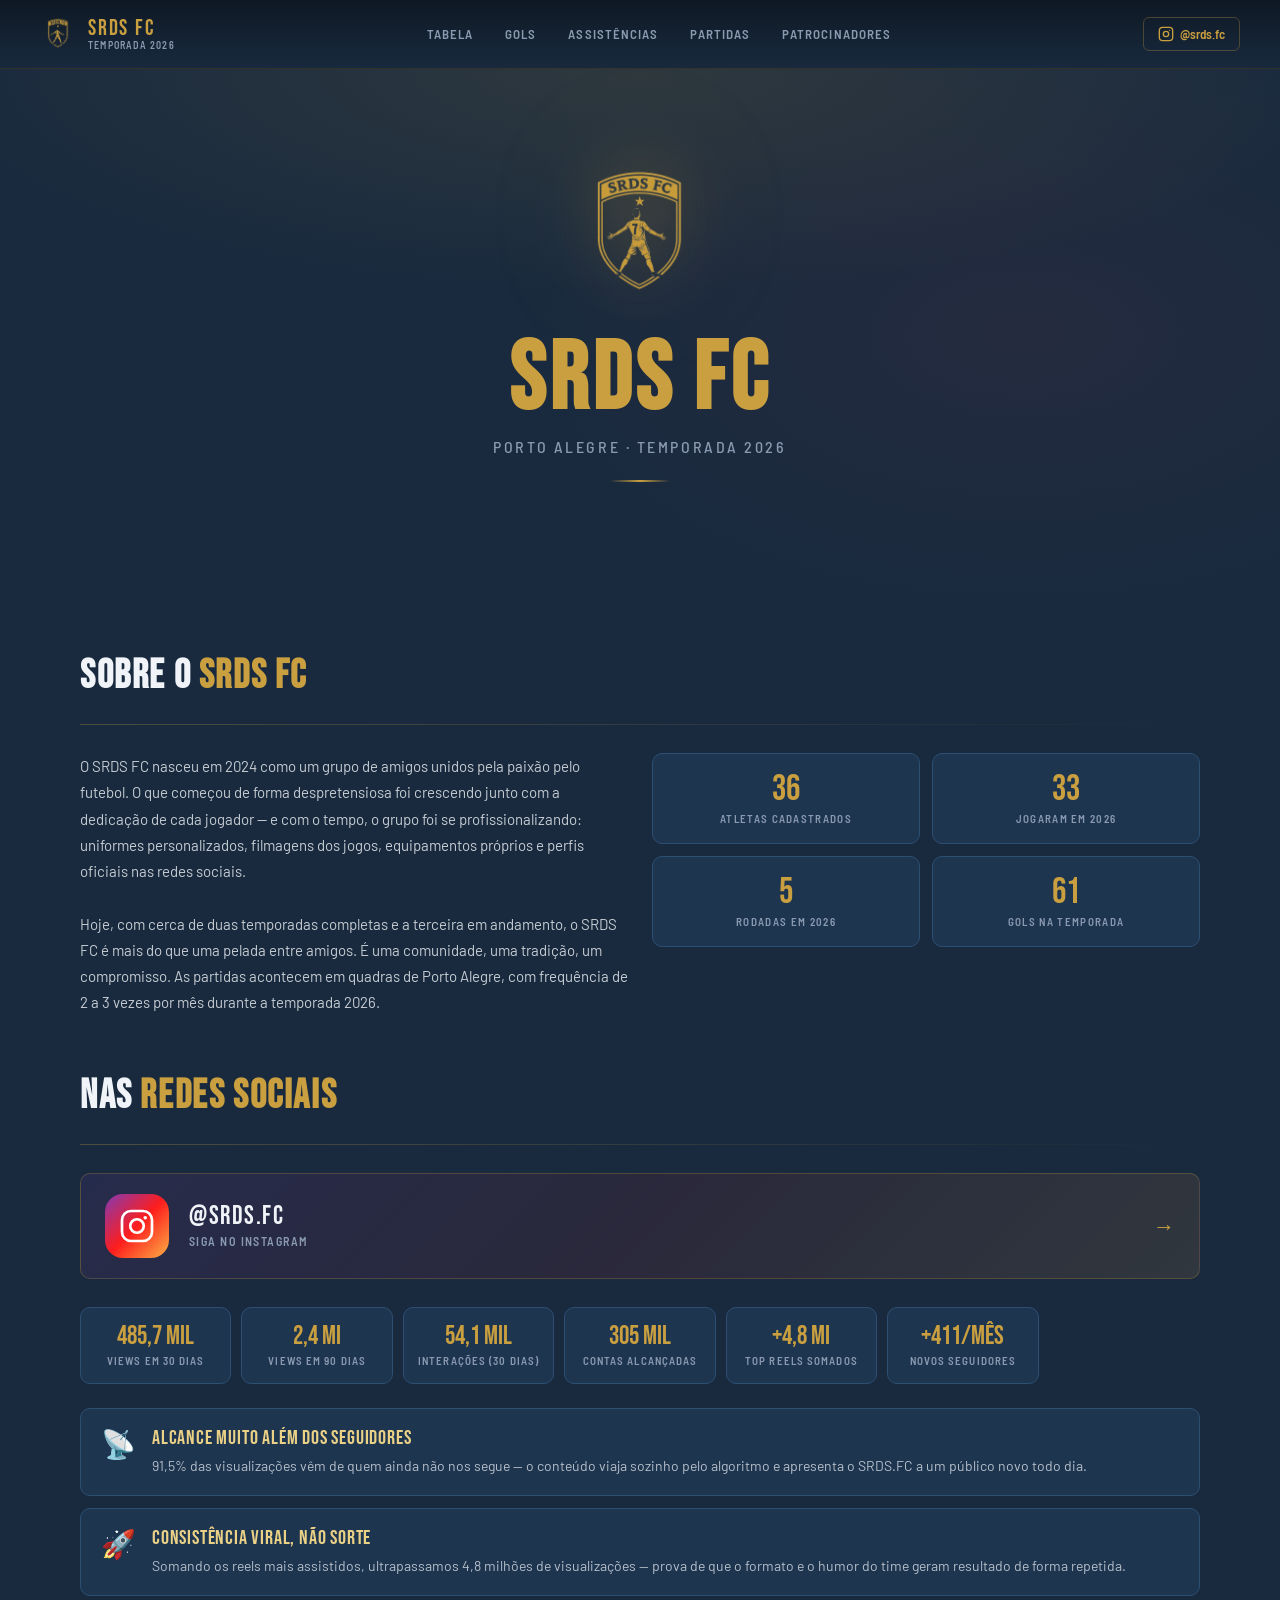
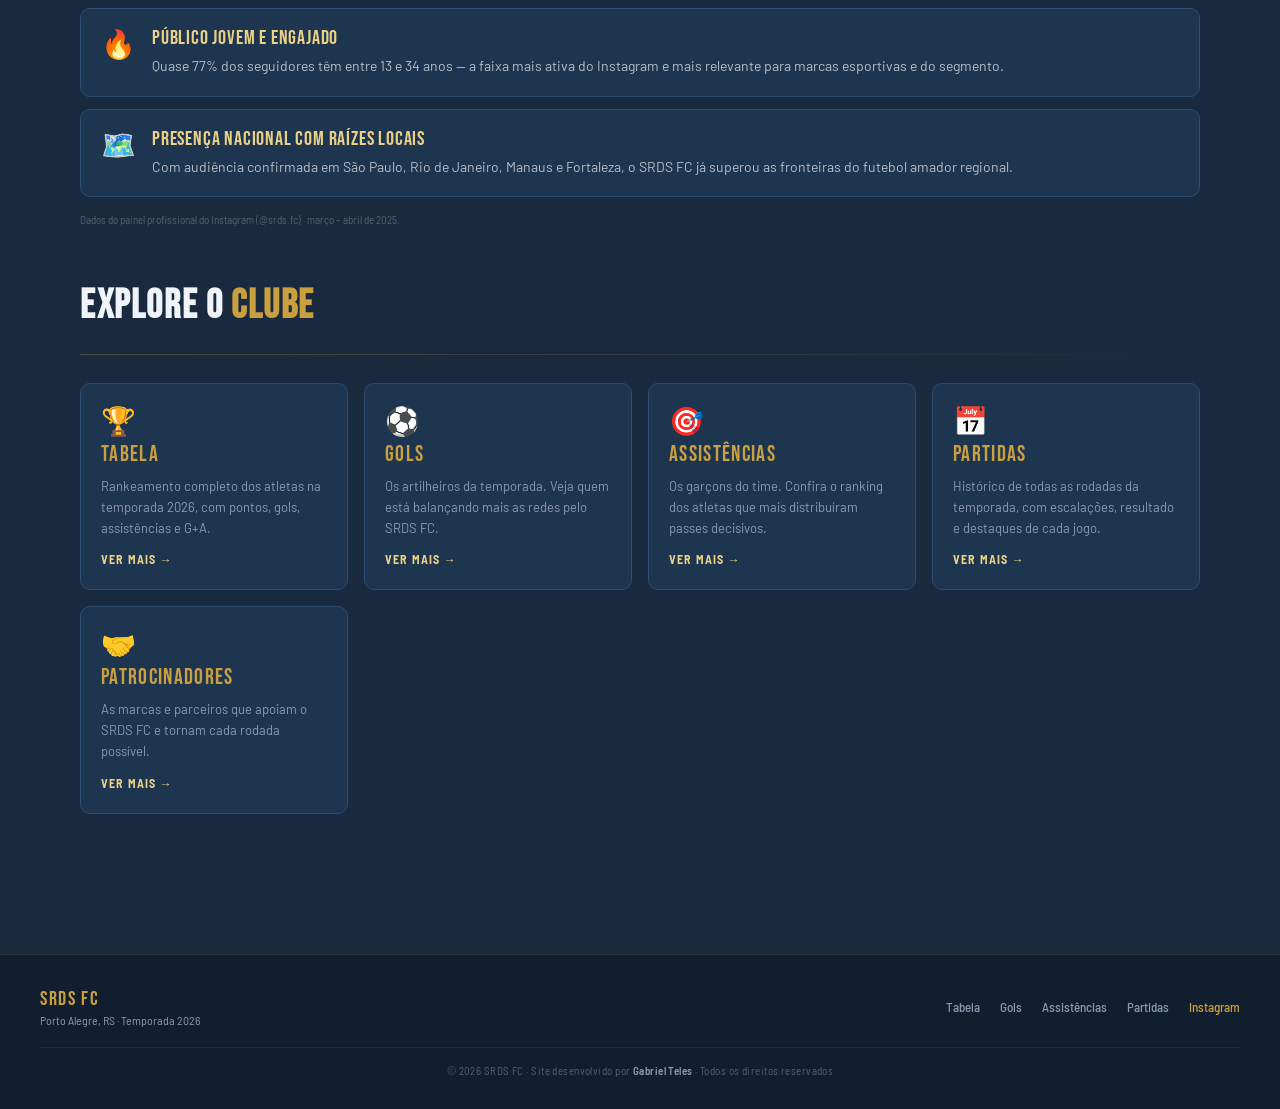
==== index.html @ 743109a3 "feature: novas estatisticas no perfil do jogador e inf de lesao" ====
<!DOCTYPE html>
<html lang="pt-BR">
<head>
  <meta charset="UTF-8">
  <meta name="viewport" content="width=device-width, initial-scale=1.0">
  <title>SRDS FC — Temporada 2026</title>
  <meta name="description" content="Site oficial do SRDS FC — estatísticas, rankings e perfis dos atletas da temporada 2026.">
  <meta property="og:title" content="SRDS FC — Temporada 2026">
  <meta property="og:type" content="website">
  <link rel="stylesheet" href="css/style.css">
  <link rel="preconnect" href="https://fonts.googleapis.com">
  <link rel="preconnect" href="https://fonts.gstatic.com" crossorigin>
</head>
<body>

<header class="site-header"></header>

<!-- ── HERO ── -->
<section class="hero">
  <div class="hero-crest" id="heroCrest"></div>
  <h1 class="hero-title font-display">SRDS FC</h1>
  <p class="hero-subtitle">Porto Alegre · Temporada 2026</p>
  <div class="hero-divider"></div>
</section>

<!-- ── SOBRE ── -->
<section class="section fade-in">
  <div class="section-header">
    <h2 class="section-title">Sobre o <span>SRDS FC</span></h2>
  </div>
  <div class="gold-line"></div>
  <div class="about-grid">
    <p class="about-text" id="aboutText"></p>
    <div class="about-stats-grid" id="aboutStats"></div>
  </div>
</section>

<!-- ── REDES SOCIAIS ── -->
<section class="section fade-in-delay">
  <div class="section-header">
    <h2 class="section-title">Nas <span>Redes Sociais</span></h2>
  </div>
  <div class="gold-line"></div>

  <!-- Instagram CTA -->
  <a href="https://instagram.com/srds.fc" target="_blank" rel="noopener" class="insta-cta">
    <div class="insta-cta-icon">
      <svg viewBox="0 0 24 24" fill="none" xmlns="http://www.w3.org/2000/svg">
        <rect x="2" y="2" width="20" height="20" rx="6" ry="6" stroke="currentColor" stroke-width="1.8"/>
        <circle cx="12" cy="12" r="4.5" stroke="currentColor" stroke-width="1.8"/>
        <circle cx="17.5" cy="6.5" r="1.2" fill="currentColor"/>
      </svg>
    </div>
    <div class="insta-cta-text">
      <span class="insta-cta-handle">@srds.fc</span>
      <span class="insta-cta-label">Siga no Instagram</span>
    </div>
    <div class="insta-cta-arrow">→</div>
  </a>

  <!-- KPIs -->
  <div class="social-kpi-grid">
    <div class="social-kpi">
      <div class="social-kpi-value">485,7 mil</div>
      <div class="social-kpi-label">Views em 30 dias</div>
    </div>
    <div class="social-kpi">
      <div class="social-kpi-value">2,4 mi</div>
      <div class="social-kpi-label">Views em 90 dias</div>
    </div>
    <div class="social-kpi">
      <div class="social-kpi-value">54,1 mil</div>
      <div class="social-kpi-label">Interações (30 dias)</div>
    </div>
    <div class="social-kpi">
      <div class="social-kpi-value">305 mil</div>
      <div class="social-kpi-label">Contas alcançadas</div>
    </div>
    <div class="social-kpi">
      <div class="social-kpi-value">+4,8 mi</div>
      <div class="social-kpi-label">Top reels somados</div>
    </div>
    <div class="social-kpi">
      <div class="social-kpi-value">+411/mês</div>
      <div class="social-kpi-label">Novos seguidores</div>
    </div>
  </div>

  <!-- Insights -->
  <div class="social-insights">
    <div class="social-insight">
      <div class="social-insight-emoji">📡</div>
      <div class="social-insight-body">
        <div class="social-insight-title">Alcance muito além dos seguidores</div>
        <p>91,5% das visualizações vêm de quem ainda não nos segue — o conteúdo viaja sozinho pelo algoritmo e apresenta o SRDS.FC a um público novo todo dia.</p>
      </div>
    </div>
    <div class="social-insight">
      <div class="social-insight-emoji">🚀</div>
      <div class="social-insight-body">
        <div class="social-insight-title">Consistência viral, não sorte</div>
        <p>Somando os reels mais assistidos, ultrapassamos 4,8 milhões de visualizações — prova de que o formato e o humor do time geram resultado de forma repetida.</p>
      </div>
    </div>
    <div class="social-insight">
      <div class="social-insight-emoji">🔥</div>
      <div class="social-insight-body">
        <div class="social-insight-title">Público jovem e engajado</div>
        <p>Quase 77% dos seguidores têm entre 13 e 34 anos — a faixa mais ativa do Instagram e mais relevante para marcas esportivas e do segmento.</p>
      </div>
    </div>
    <div class="social-insight">
      <div class="social-insight-emoji">🗺️</div>
      <div class="social-insight-body">
        <div class="social-insight-title">Presença nacional com raízes locais</div>
        <p>Com audiência confirmada em São Paulo, Rio de Janeiro, Manaus e Fortaleza, o SRDS FC já superou as fronteiras do futebol amador regional.</p>
      </div>
    </div>
  </div>
  <p class="social-footer-note">Dados do painel profissional do Instagram (@srds.fc) · março – abril de 2025.</p>
</section>

<!-- ── EXPLORE O SITE ── -->
<section class="section fade-in-delay2">
  <div class="section-header">
    <h2 class="section-title">Explore o <span>Clube</span></h2>
  </div>
  <div class="gold-line"></div>
  <div class="nav-cards-grid" id="navCardsGrid"></div>
</section>

<footer class="site-footer"></footer>

<script src="js/data.js"></script>
<script src="js/components.js"></script>
<script>
  renderHeader('index.html');
  renderFooter();

  document.getElementById('heroCrest').innerHTML = getCrestSVGFull();

  // Sobre
  document.getElementById('aboutText').textContent = SRDS.club.about;

  const totalGoals   = SRDS.players.reduce((s, p) => s + p.stats.goals, 0);
  const activeCount  = SRDS.players.filter(p => p.stats.matches > 0).length;

  document.getElementById('aboutStats').innerHTML = [
    { value: SRDS.players.length,  label: 'Atletas cadastrados' },
    { value: activeCount,           label: 'Jogaram em 2026' },
    { value: SRDS.matches.length,  label: 'Rodadas em 2026' },
    { value: totalGoals,           label: 'Gols na temporada' },
  ].map(s => `
    <div class="stat-box">
      <div class="stat-box-value">${s.value}</div>
      <div class="stat-box-label">${s.label}</div>
    </div>
  `).join('');

  // Nav cards
  const navCards = [
    {
      href: 'tabela.html',
      icon: '🏆',
      title: 'Tabela',
      desc: 'Rankeamento completo dos atletas na temporada 2026, com pontos, gols, assistências e G+A.'
    },
    {
      href: 'gols.html',
      icon: '⚽',
      title: 'Gols',
      desc: 'Os artilheiros da temporada. Veja quem está balançando mais as redes pelo SRDS FC.'
    },
    {
      href: 'assistencias.html',
      icon: '🎯',
      title: 'Assistências',
      desc: 'Os garçons do time. Confira o ranking dos atletas que mais distribuíram passes decisivos.'
    },
    {
      href: 'partidas.html',
      icon: '📅',
      title: 'Partidas',
      desc: 'Histórico de todas as rodadas da temporada, com escalações, resultado e destaques de cada jogo.'
    },
    {
      href: 'patrocinadores.html',
      icon: '🤝',
      title: 'Patrocinadores',
      desc: 'As marcas e parceiros que apoiam o SRDS FC e tornam cada rodada possível.'
    },
  ];

  document.getElementById('navCardsGrid').innerHTML = navCards.map(c => `
    <a href="${c.href}" class="nav-card">
      <div class="nav-card-icon">${c.icon}</div>
      <div class="nav-card-title">${c.title}</div>
      <div class="nav-card-desc">${c.desc}</div>
      <div class="nav-card-btn">Ver mais →</div>
    </a>
  `).join('');
</script>
</body>
</html>
---- css/style.css ----
/* ============================================================
   SRDS FC — Global Stylesheet
   Fontes: Bebas Neue (títulos), Barlow Semi Condensed (stats),
           Barlow (corpo)
   ============================================================ */

@import url('https://fonts.googleapis.com/css2?family=Bebas+Neue&family=Barlow+Semi+Condensed:wght@300;400;500;600;700&family=Barlow:wght@300;400;500&display=swap');

/* ── Variáveis ── */
:root {
  --azul:        #192a3e;
  --azul-medio:  #1e3550;
  --azul-claro:  #243d5e;
  --azul-borda:  #2d4f73;
  --ouro:        #c99f40;
  --ouro-claro:  #ead186;
  --ouro-escuro: #9a7828;
  --vermelho:    #9e2e46;
  --vermelho-claro: #b83a56;
  --branco:      #f0f4f8;
  --cinza:       #8a9ab0;
  --cinza-escuro:#556070;
  --sombra:      0 4px 24px rgba(0,0,0,0.4);
  --sombra-ouro: 0 0 20px rgba(201,159,64,0.15);
  --radius:      10px;
  --radius-sm:   6px;
  --transition:  0.25s ease;
}

/* ── Reset ── */
*, *::before, *::after { box-sizing: border-box; margin: 0; padding: 0; }

html { scroll-behavior: smooth; }

body {
  font-family: 'Barlow', sans-serif;
  background: var(--azul);
  color: var(--branco);
  min-height: 100vh;
  overflow-x: hidden;
}

a { color: inherit; text-decoration: none; }
img { max-width: 100%; display: block; }
button { cursor: pointer; border: none; background: none; font-family: inherit; color: inherit; }
ul { list-style: none; }

/* ── Tipografia ── */
.font-display { font-family: 'Bebas Neue', sans-serif; letter-spacing: 0.04em; }
.font-stats   { font-family: 'Barlow Semi Condensed', sans-serif; }

h1, h2, h3 { font-family: 'Bebas Neue', sans-serif; letter-spacing: 0.04em; line-height: 1; }

/* ── Scrollbar ── */
::-webkit-scrollbar { width: 6px; }
::-webkit-scrollbar-track { background: var(--azul-medio); }
::-webkit-scrollbar-thumb { background: var(--azul-borda); border-radius: 3px; }
::-webkit-scrollbar-thumb:hover { background: var(--ouro-escuro); }

/* ────────────────────────────────────────────────────────────
   HEADER / NAV
   ──────────────────────────────────────────────────────────── */
.site-header {
  position: sticky;
  top: 0;
  z-index: 100;
  background: linear-gradient(180deg, rgba(15,24,36,0.98) 0%, rgba(25,42,62,0.96) 100%);
  backdrop-filter: blur(12px);
  border-bottom: 1px solid rgba(201,159,64,0.2);
  padding: 0 clamp(16px, 4vw, 40px);
}

.header-inner {
  max-width: 1200px;
  margin: 0 auto;
  height: 68px;
  display: flex;
  align-items: center;
  justify-content: space-between;
  gap: 16px;
}

/* Logo */
.site-logo {
  display: flex;
  align-items: center;
  gap: 12px;
  flex-shrink: 0;
}
.site-logo .header-logo-img {
  width: 44px;
  height: 44px;
  object-fit: contain;
  flex-shrink: 0;
}
.site-logo-text { display: flex; flex-direction: column; line-height: 1; }
.site-logo-text .club-name { font-family: 'Bebas Neue', sans-serif; font-size: 22px; letter-spacing: 0.08em; color: var(--ouro); }
.site-logo-text .season-badge { font-family: 'Barlow Semi Condensed', sans-serif; font-size: 10px; font-weight: 600; color: var(--cinza); letter-spacing: 0.12em; text-transform: uppercase; }

/* Nav links */
.nav-links {
  display: flex;
  align-items: center;
  gap: 4px;
}
.nav-link {
  font-family: 'Barlow Semi Condensed', sans-serif;
  font-size: 13px;
  font-weight: 600;
  letter-spacing: 0.08em;
  text-transform: uppercase;
  color: var(--cinza);
  padding: 8px 14px;
  border-radius: var(--radius-sm);
  transition: color var(--transition), background var(--transition);
  white-space: nowrap;
}
.nav-link:hover, .nav-link.active {
  color: var(--ouro);
  background: rgba(201,159,64,0.08);
}

/* Instagram */
.nav-instagram {
  display: flex;
  align-items: center;
  gap: 6px;
  font-family: 'Barlow Semi Condensed', sans-serif;
  font-size: 13px;
  font-weight: 600;
  color: var(--ouro);
  padding: 8px 14px;
  border: 1px solid rgba(201,159,64,0.3);
  border-radius: var(--radius-sm);
  transition: all var(--transition);
  flex-shrink: 0;
}
.nav-instagram:hover { background: rgba(201,159,64,0.1); border-color: var(--ouro); }
.nav-instagram svg { width: 16px; height: 16px; }

/* Hamburger */
.hamburger {
  display: none;
  flex-direction: column;
  gap: 5px;
  padding: 8px;
  border-radius: var(--radius-sm);
  transition: background var(--transition);
}
.hamburger:hover { background: rgba(255,255,255,0.05); }
.hamburger span {
  display: block;
  width: 22px;
  height: 2px;
  background: var(--branco);
  border-radius: 2px;
  transition: all var(--transition);
}
.hamburger.open span:nth-child(1) { transform: translateY(7px) rotate(45deg); }
.hamburger.open span:nth-child(2) { opacity: 0; }
.hamburger.open span:nth-child(3) { transform: translateY(-7px) rotate(-45deg); }

/* Mobile nav drawer */
.nav-drawer {
  display: none;
  flex-direction: column;
  gap: 2px;
  padding: 12px 16px 20px;
  border-top: 1px solid rgba(201,159,64,0.1);
  background: rgba(15,24,36,0.99);
}
.nav-drawer.open { display: flex; }
.nav-drawer .nav-link { padding: 12px 16px; font-size: 15px; }
.nav-drawer .nav-instagram { margin-top: 8px; justify-content: center; }

/* ────────────────────────────────────────────────────────────
   HERO
   ──────────────────────────────────────────────────────────── */
.hero {
  position: relative;
  padding: clamp(48px, 10vw, 90px) clamp(16px, 4vw, 40px);
  text-align: center;
  overflow: hidden;
}
.hero::before {
  content: '';
  position: absolute;
  inset: 0;
  background:
    radial-gradient(ellipse 80% 60% at 50% 0%, rgba(201,159,64,0.12) 0%, transparent 70%),
    radial-gradient(ellipse 60% 80% at 80% 50%, rgba(158,46,70,0.08) 0%, transparent 70%);
  pointer-events: none;
}
/* Hero logo real */
.hero-logo-img {
  width: clamp(100px, 20vw, 150px);
  height: clamp(100px, 20vw, 150px);
  object-fit: contain;
  margin: 0 auto 24px;
  display: block;
  filter: drop-shadow(0 0 30px rgba(201,159,64,0.45)) drop-shadow(0 0 60px rgba(201,159,64,0.2));
  animation: floatCrest 4s ease-in-out infinite;
}
/* Mantém compatibilidade com o wrapper .hero-crest caso ainda exista */
.hero-crest {
  display: contents;
}
@keyframes floatCrest {
  0%, 100% { transform: translateY(0); }
  50%       { transform: translateY(-8px); }
}
.hero-title {
  font-size: clamp(52px, 12vw, 96px);
  color: var(--ouro);
  margin-bottom: 8px;
  animation: fadeUp 0.7s ease both;
}
.hero-subtitle {
  font-family: 'Barlow Semi Condensed', sans-serif;
  font-size: clamp(13px, 2.5vw, 16px);
  font-weight: 500;
  color: var(--cinza);
  letter-spacing: 0.16em;
  text-transform: uppercase;
  animation: fadeUp 0.7s ease 0.1s both;
}
.hero-divider {
  width: 60px;
  height: 2px;
  background: linear-gradient(90deg, transparent, var(--ouro), transparent);
  margin: 24px auto;
  animation: fadeUp 0.7s ease 0.2s both;
}

@keyframes fadeUp {
  from { opacity: 0; transform: translateY(20px); }
  to   { opacity: 1; transform: translateY(0); }
}

/* ────────────────────────────────────────────────────────────
   SEÇÃO GENÉRICA
   ──────────────────────────────────────────────────────────── */
.section {
  max-width: 1200px;
  margin: 0 auto;
  padding: clamp(32px, 6vw, 60px) clamp(16px, 4vw, 40px);
}
.section + .section { padding-top: 0; }

.section-header {
  display: flex;
  align-items: flex-end;
  justify-content: space-between;
  gap: 16px;
  margin-bottom: 28px;
  flex-wrap: wrap;
}
.section-title {
  font-size: clamp(28px, 5vw, 40px);
  color: var(--branco);
  line-height: 1;
}
.section-title span { color: var(--ouro); }
.section-meta {
  font-family: 'Barlow Semi Condensed', sans-serif;
  font-size: 12px;
  font-weight: 600;
  color: var(--cinza);
  letter-spacing: 0.12em;
  text-transform: uppercase;
  padding-bottom: 4px;
}

/* Gold line separator */
.gold-line {
  width: 100%;
  height: 1px;
  background: linear-gradient(90deg, var(--ouro), transparent);
  margin-bottom: 28px;
  opacity: 0.3;
}

/* ────────────────────────────────────────────────────────────
   TABELA DE CLASSIFICAÇÃO
   ──────────────────────────────────────────────────────────── */
.standings-table-wrap {
  background: var(--azul-medio);
  border: 1px solid var(--azul-borda);
  border-radius: var(--radius);
  overflow: hidden;
  box-shadow: var(--sombra);
}

.standings-table {
  width: 100%;
  border-collapse: collapse;
  font-family: 'Barlow Semi Condensed', sans-serif;
}

.standings-table thead th {
  background: rgba(201,159,64,0.06);
  padding: 13px 14px;
  font-size: 10px;
  font-weight: 700;
  letter-spacing: 0.14em;
  text-transform: uppercase;
  color: var(--cinza);
  text-align: center;
  border-bottom: 1px solid var(--azul-borda);
  white-space: nowrap;
}
.standings-table thead th:nth-child(2) { text-align: left; }

.standings-table tbody tr {
  border-bottom: 1px solid rgba(45,79,115,0.4);
  transition: background var(--transition);
  cursor: pointer;
}
.standings-table tbody tr:last-child { border-bottom: none; }
.standings-table tbody tr:hover { background: rgba(201,159,64,0.05); }

.standings-table tbody td {
  padding: 14px;
  text-align: center;
  font-size: 14px;
  font-weight: 500;
  color: var(--branco);
  white-space: nowrap;
}

/* Rank column */
.col-rank {
  width: 48px;
  color: var(--cinza) !important;
  font-size: 13px !important;
}
.rank-badge {
  display: inline-flex;
  align-items: center;
  justify-content: center;
  width: 28px;
  height: 28px;
  border-radius: 50%;
  font-family: 'Bebas Neue', sans-serif;
  font-size: 14px;
  letter-spacing: 0;
}
.rank-1 { background: linear-gradient(135deg, #FFD700, #c99f40); color: #192a3e; }
.rank-2 { background: linear-gradient(135deg, #C0C0C0, #9a9a9a); color: #192a3e; }
.rank-3 { background: linear-gradient(135deg, #CD7F32, #9e6020); color: #fff; }

/* Name column */
.col-name { text-align: left !important; }
.player-name-cell {
  display: flex;
  align-items: center;
  gap: 10px;
}
.player-pos-pill {
  display: none;
  font-size: 10px;
  font-weight: 700;
  letter-spacing: 0.1em;
  text-transform: uppercase;
  color: var(--cinza);
  background: rgba(255,255,255,0.05);
  padding: 2px 7px;
  border-radius: 20px;
}
@media (min-width: 600px) { .player-pos-pill { display: inline-block; } }

/* Points column highlight */
.col-points {
  color: var(--ouro-claro) !important;
  font-weight: 700 !important;
  font-size: 16px !important;
}

/* Top 3 row highlight */
.row-top1 { border-left: 3px solid #FFD700; }
.row-top2 { border-left: 3px solid #C0C0C0; }
.row-top3 { border-left: 3px solid #CD7F32; }

/* Alternating rows */
.standings-table tbody tr:nth-child(even) {
  background: rgba(30,53,80,0.3);
}
.standings-table tbody tr:nth-child(even):hover {
  background: rgba(201,159,64,0.05);
}

/* ────────────────────────────────────────────────────────────
   RANKING (GOLS / ASSISTÊNCIAS)
   ──────────────────────────────────────────────────────────── */
.ranking-list {
  display: flex;
  flex-direction: column;
  gap: 8px;
}

.ranking-item {
  display: flex;
  align-items: center;
  gap: 14px;
  background: var(--azul-medio);
  border: 1px solid var(--azul-borda);
  border-radius: var(--radius);
  padding: 14px 18px;
  transition: all var(--transition);
  cursor: pointer;
}
.ranking-item:hover {
  border-color: var(--ouro-escuro);
  background: rgba(30,53,80,0.9);
  transform: translateX(4px);
}
.ranking-item:hover .ranking-name { color: var(--ouro-claro); }

.ranking-pos {
  font-family: 'Bebas Neue', sans-serif;
  font-size: 20px;
  color: var(--cinza);
  width: 28px;
  text-align: center;
  flex-shrink: 0;
}
.ranking-pos.top1 { color: #FFD700; }
.ranking-pos.top2 { color: #C0C0C0; }
.ranking-pos.top3 { color: #CD7F32; }

.ranking-bar-wrap {
  flex: 1;
  display: flex;
  flex-direction: column;
  gap: 6px;
  min-width: 0;
}
.ranking-name {
  font-family: 'Barlow Semi Condensed', sans-serif;
  font-size: 15px;
  font-weight: 600;
  transition: color var(--transition);
  white-space: nowrap;
  overflow: hidden;
  text-overflow: ellipsis;
}
.ranking-bar-bg {
  height: 4px;
  background: var(--azul-borda);
  border-radius: 2px;
  overflow: hidden;
}
.ranking-bar-fill {
  height: 100%;
  border-radius: 2px;
  background: linear-gradient(90deg, var(--ouro), var(--ouro-claro));
  transition: width 0.8s cubic-bezier(0.23, 1, 0.32, 1);
}
.ranking-bar-fill.red { background: linear-gradient(90deg, var(--vermelho), var(--vermelho-claro)); }

.ranking-value {
  font-family: 'Bebas Neue', sans-serif;
  font-size: 28px;
  color: var(--ouro);
  flex-shrink: 0;
  letter-spacing: 0.02em;
}
.ranking-value.red { color: var(--vermelho-claro); }

.ranking-position {
  font-family: 'Barlow Semi Condensed', sans-serif;
  font-size: 11px;
  color: var(--cinza);
  font-weight: 500;
  flex-shrink: 0;
}

/* ────────────────────────────────────────────────────────────
   SOBRE O TIME
   ──────────────────────────────────────────────────────────── */
.about-grid {
  display: grid;
  grid-template-columns: 1fr 1fr;
  gap: 24px;
  align-items: start;
}
@media (max-width: 768px) { .about-grid { grid-template-columns: 1fr; } }

.about-text {
  font-size: 15px;
  line-height: 1.75;
  color: rgba(240,244,248,0.8);
  white-space: pre-line;
}

.about-stats-grid {
  display: grid;
  grid-template-columns: 1fr 1fr;
  gap: 12px;
}

.stat-box {
  background: var(--azul-medio);
  border: 1px solid var(--azul-borda);
  border-radius: var(--radius);
  padding: 18px 16px;
  text-align: center;
  transition: border-color var(--transition);
}
.stat-box:hover { border-color: var(--ouro-escuro); }
.stat-box-value {
  font-family: 'Bebas Neue', sans-serif;
  font-size: 36px;
  color: var(--ouro);
  line-height: 1;
  margin-bottom: 4px;
}
.stat-box-label {
  font-family: 'Barlow Semi Condensed', sans-serif;
  font-size: 11px;
  font-weight: 600;
  text-transform: uppercase;
  letter-spacing: 0.12em;
  color: var(--cinza);
}

/* ────────────────────────────────────────────────────────────
   ÚLTIMAS PARTIDAS
   ──────────────────────────────────────────────────────────── */
.matches-grid {
  display: grid;
  grid-template-columns: repeat(auto-fill, minmax(200px, 1fr));
  gap: 12px;
}

.match-card {
  background: var(--azul-medio);
  border: 1px solid var(--azul-borda);
  border-radius: var(--radius);
  padding: 16px;
  text-align: center;
  transition: border-color var(--transition), transform var(--transition);
}
.match-card:hover { border-color: var(--azul-borda); transform: translateY(-2px); }

.match-round {
  font-family: 'Barlow Semi Condensed', sans-serif;
  font-size: 10px;
  font-weight: 700;
  letter-spacing: 0.14em;
  text-transform: uppercase;
  color: var(--cinza);
  margin-bottom: 8px;
}
.match-date {
  font-family: 'Bebas Neue', sans-serif;
  font-size: 20px;
  color: var(--ouro);
  margin-bottom: 8px;
}
.match-badge {
  display: inline-block;
  font-family: 'Barlow Semi Condensed', sans-serif;
  font-size: 10px;
  font-weight: 700;
  letter-spacing: 0.1em;
  text-transform: uppercase;
  background: rgba(201,159,64,0.1);
  color: var(--ouro-claro);
  padding: 3px 10px;
  border-radius: 20px;
  border: 1px solid rgba(201,159,64,0.2);
}

/* ────────────────────────────────────────────────────────────
   PERFIL DO JOGADOR
   ──────────────────────────────────────────────────────────── */
.player-profile-page {
  max-width: 1000px;
  margin: 0 auto;
  padding: clamp(24px, 5vw, 48px) clamp(16px, 4vw, 40px);
}

/* Navigation arrows */
.player-nav {
  display: flex;
  align-items: center;
  justify-content: space-between;
  gap: 16px;
  margin-bottom: 32px;
}
.player-nav-btn {
  display: flex;
  align-items: center;
  gap: 8px;
  font-family: 'Barlow Semi Condensed', sans-serif;
  font-size: 13px;
  font-weight: 600;
  letter-spacing: 0.08em;
  text-transform: uppercase;
  color: var(--cinza);
  padding: 10px 16px;
  border: 1px solid var(--azul-borda);
  border-radius: var(--radius-sm);
  background: var(--azul-medio);
  transition: all var(--transition);
}
.player-nav-btn:hover { color: var(--ouro); border-color: var(--ouro-escuro); }
.player-nav-btn svg { width: 16px; height: 16px; flex-shrink: 0; }
.player-nav-center {
  font-family: 'Barlow Semi Condensed', sans-serif;
  font-size: 12px;
  font-weight: 600;
  color: var(--cinza);
  text-align: center;
  letter-spacing: 0.1em;
  text-transform: uppercase;
}

/* Profile hero */
.profile-hero {
  display: grid;
  grid-template-columns: auto 1fr;
  gap: 32px;
  align-items: start;
  margin-bottom: 36px;
}
@media (max-width: 640px) {
  .profile-hero { grid-template-columns: 1fr; }
}

/* Flip card */
.flip-card-container {
  perspective: 1000px;
  width: 200px;
  height: 260px;
  flex-shrink: 0;
  cursor: pointer;
  margin: 0 auto;
}
.flip-card {
  position: relative;
  width: 100%;
  height: 100%;
  transform-style: preserve-3d;
  -webkit-transform-style: preserve-3d;
  transition: transform 0.6s cubic-bezier(0.4, 0.2, 0.2, 1);
  -webkit-transition: -webkit-transform 0.6s cubic-bezier(0.4, 0.2, 0.2, 1);

  /* FIX iOS */
  will-change: transform;
}

/* FIX SAFARI / iOS - Flip 3D */
.flip-card-inner {
  width: 100%;
  height: 100%;
  display: flex;
  flex-direction: column;
  align-items: center;
  justify-content: flex-end;
  position: relative;

  /* FIX iOS */
  transform-style: preserve-3d;
  -webkit-transform-style: preserve-3d;

  transform: translateZ(0);
  -webkit-transform: translateZ(0);
}

.flip-card-front,
.flip-card-back {
  transform: translateZ(0);
  -webkit-transform: translateZ(0);
}

.flip-card-front *,
.flip-card-back * {
  backface-visibility: hidden;
  -webkit-backface-visibility: hidden;
}

.flip-card.flipped { transform: rotateY(180deg); }
.flip-card-front, .flip-card-back {
  position: absolute;
  inset: 0;
  backface-visibility: hidden;
  border-radius: var(--radius);
  overflow: hidden;
}
.flip-card-back { transform: rotateY(180deg); }

.flip-card-front .flip-card-inner {
  background: linear-gradient(180deg, #192a3e 0%, #0f1c2b 100%);
  border: 1px solid var(--azul-borda);
}
.flip-card-back .flip-card-inner {
  background: linear-gradient(180deg, #3a1020 0%, #1a0510 100%);
  border: 1px solid rgba(158,46,70,0.4);
}

.flip-card-number {
  font-family: 'Bebas Neue', sans-serif;
  font-size: 22px;
  line-height: 1;
  color: var(--ouro-claro);
  opacity: 0.85;
  margin-left: auto;
  flex-shrink: 0;
}
.flip-card-back .flip-card-number {
  color: var(--ouro-claro);
  opacity: 0.7;
}

.flip-card-avatar {
  flex: 1;
  display: flex;
  align-items: flex-end;
  justify-content: center;
  width: 100%;
  overflow: hidden;
  position: relative;
}
.flip-card-avatar img {
  width: 100%;
  height: 100%;
  object-fit: cover;
  object-position: top center;
  position: absolute;
  top: 0;
  left: 0;
}
.avatar-silhouette {
  width: 90px;
  height: 110px;
  opacity: 0.25;
}

.flip-card-name-bar {
  width: 100%;
  padding: 10px 12px;
  background: linear-gradient(0deg, rgba(0,0,0,0.75) 0%, rgba(0,0,0,0.4) 60%, transparent 100%);
  display: flex;
  align-items: flex-end;
  justify-content: space-between;
  gap: 6px;
  position: relative;
  z-index: 1;
}
.flip-card-name {
  font-family: 'Bebas Neue', sans-serif;
  font-size: 15px;
  letter-spacing: 0.08em;
  color: var(--branco);
}
.flip-card-uni-label {
  font-family: 'Barlow Semi Condensed', sans-serif;
  font-size: 10px;
  font-weight: 600;
  letter-spacing: 0.12em;
  text-transform: uppercase;
  color: var(--cinza);
}
.flip-card-front .flip-card-uni-label { color: rgba(201,159,64,0.7); }
.flip-card-back .flip-card-uni-label { color: rgba(234,209,134,0.6); }

.flip-hint {
  text-align: center;
  font-family: 'Barlow Semi Condensed', sans-serif;
  font-size: 11px;
  font-weight: 500;
  color: var(--cinza);
  margin-top: 8px;
  letter-spacing: 0.06em;
}
.flip-hint svg { display: inline; vertical-align: middle; margin-right: 4px; }

/* Player info */
.profile-info { display: flex; flex-direction: column; gap: 16px; }
.profile-name {
  font-size: clamp(36px, 8vw, 60px);
  color: var(--branco);
  line-height: 1;
}
.profile-fullname {
  font-family: 'Barlow Semi Condensed', sans-serif;
  font-size: 14px;
  font-weight: 500;
  color: var(--cinza);
  margin-top: 4px;
}
.profile-tags {
  display: flex;
  flex-wrap: wrap;
  gap: 8px;
}
.profile-tag {
  font-family: 'Barlow Semi Condensed', sans-serif;
  font-size: 12px;
  font-weight: 700;
  letter-spacing: 0.1em;
  text-transform: uppercase;
  padding: 4px 12px;
  border-radius: 20px;
  border: 1px solid;
}
.tag-position { color: var(--ouro-claro); border-color: rgba(201,159,64,0.3); background: rgba(201,159,64,0.08); }
.tag-number { color: var(--cinza); border-color: var(--azul-borda); background: rgba(255,255,255,0.04); }
.tag-foot { color: var(--branco); border-color: var(--azul-borda); }

/* Ranking indicators */
.profile-ranks {
  display: flex;
  flex-wrap: wrap;
  gap: 10px;
}
.rank-indicator {
  display: flex;
  align-items: center;
  gap: 6px;
  font-family: 'Barlow Semi Condensed', sans-serif;
  font-size: 12px;
  font-weight: 600;
  color: var(--cinza);
  background: var(--azul-medio);
  border: 1px solid var(--azul-borda);
  padding: 6px 12px;
  border-radius: var(--radius-sm);
}
.rank-indicator .rank-num {
  font-family: 'Bebas Neue', sans-serif;
  font-size: 18px;
  color: var(--ouro);
}

/* Stats grid */
.profile-stats-grid {
  display: grid;
  grid-template-columns: repeat(4, 1fr);
  gap: 12px;
  margin-bottom: 28px;
}
@media (max-width: 500px) { .profile-stats-grid { grid-template-columns: repeat(2, 1fr); } }

.profile-stat-card {
  background: var(--azul-medio);
  border: 1px solid var(--azul-borda);
  border-radius: var(--radius);
  padding: 16px 12px;
  text-align: center;
  transition: border-color var(--transition);
}
.profile-stat-card:hover { border-color: var(--ouro-escuro); }
.profile-stat-value {
  font-family: 'Bebas Neue', sans-serif;
  font-size: 38px;
  color: var(--ouro);
  line-height: 1;
  margin-bottom: 4px;
}
.profile-stat-label {
  font-family: 'Barlow Semi Condensed', sans-serif;
  font-size: 10px;
  font-weight: 700;
  letter-spacing: 0.12em;
  text-transform: uppercase;
  color: var(--cinza);
}

/* Averages */
.averages-grid {
  display: grid;
  grid-template-columns: repeat(3, 1fr);
  gap: 12px;
  margin-bottom: 28px;
}
@media (max-width: 500px) { .averages-grid { grid-template-columns: 1fr; } }

.avg-card {
  background: rgba(201,159,64,0.05);
  border: 1px solid rgba(201,159,64,0.15);
  border-radius: var(--radius);
  padding: 14px;
  text-align: center;
}
.avg-value {
  font-family: 'Bebas Neue', sans-serif;
  font-size: 28px;
  color: var(--ouro-claro);
  line-height: 1;
  margin-bottom: 4px;
}
.avg-label {
  font-family: 'Barlow Semi Condensed', sans-serif;
  font-size: 10px;
  font-weight: 700;
  letter-spacing: 0.1em;
  text-transform: uppercase;
  color: var(--cinza);
}

/* Awards section */
.awards-section {
  margin-top: 32px;
  border-top: 1px solid var(--azul-borda);
  padding-top: 28px;
}
.awards-title {
  font-size: 24px;
  color: var(--branco);
  margin-bottom: 16px;
}
.awards-title span { color: var(--ouro); }

.awards-grid {
  display: flex;
  flex-wrap: wrap;
  gap: 12px;
}
.award-card {
  display: flex;
  align-items: center;
  gap: 12px;
  background: var(--azul-medio);
  border: 1px solid var(--azul-borda);
  border-radius: var(--radius);
  padding: 14px 18px;
  transition: border-color var(--transition);
  min-width: 200px;
}
.award-card:hover { border-color: var(--ouro-escuro); }
.award-icon { font-size: 28px; flex-shrink: 0; }
.award-info {}
.award-title {
  font-family: 'Barlow Semi Condensed', sans-serif;
  font-size: 14px;
  font-weight: 700;
  color: var(--ouro-claro);
}
.award-year {
  font-family: 'Barlow Semi Condensed', sans-serif;
  font-size: 12px;
  color: var(--cinza);
  font-weight: 500;
}
.no-awards {
  font-family: 'Barlow Semi Condensed', sans-serif;
  font-size: 14px;
  color: var(--cinza);
  font-style: italic;
}

/* ────────────────────────────────────────────────────────────
   PATROCINADORES
   ──────────────────────────────────────────────────────────── */
.sponsors-grid {
  display: grid;
  grid-template-columns: repeat(auto-fill, minmax(240px, 1fr));
  gap: 20px;
}

.sponsor-card {
  background: var(--azul-medio);
  border: 1px solid var(--azul-borda);
  border-radius: var(--radius);
  padding: 24px;
  text-align: center;
  transition: all var(--transition);
  text-decoration: none;
  display: block;
}
.sponsor-card:hover {
  border-color: var(--ouro-escuro);
  background: rgba(30,53,80,0.9);
  transform: translateY(-3px);
  box-shadow: var(--sombra-ouro);
}

.sponsor-logo-wrap {
  width: 100%;
  height: 100px;
  display: flex;
  align-items: center;
  justify-content: center;
  margin-bottom: 16px;
}
.sponsor-logo-wrap img {
  max-height: 90px;
  max-width: 100%;
  object-fit: contain;
  filter: brightness(0.9) contrast(1.05);
}
.sponsor-placeholder {
  width: 80px;
  height: 80px;
  background: rgba(255,255,255,0.05);
  border-radius: var(--radius);
  display: flex;
  align-items: center;
  justify-content: center;
  font-family: 'Bebas Neue', sans-serif;
  font-size: 32px;
  color: var(--azul-borda);
}

.sponsor-name {
  font-family: 'Barlow Semi Condensed', sans-serif;
  font-size: 16px;
  font-weight: 700;
  color: var(--branco);
  margin-bottom: 8px;
}
.sponsor-desc {
  font-size: 13px;
  color: var(--cinza);
  line-height: 1.5;
}
.sponsor-link-icon {
  display: inline-flex;
  align-items: center;
  gap: 4px;
  font-family: 'Barlow Semi Condensed', sans-serif;
  font-size: 12px;
  font-weight: 600;
  color: var(--ouro);
  margin-top: 12px;
  letter-spacing: 0.06em;
}

.sponsors-empty {
  grid-column: 1 / -1;
  text-align: center;
  padding: 60px 20px;
  color: var(--cinza);
}
.sponsors-empty-icon {
  font-size: 48px;
  margin-bottom: 16px;
}
.sponsors-empty p {
  font-family: 'Barlow Semi Condensed', sans-serif;
  font-size: 15px;
  line-height: 1.6;
}

/* ────────────────────────────────────────────────────────────
   FOOTER
   ──────────────────────────────────────────────────────────── */
.site-footer {
  margin-top: 80px;
  border-top: 1px solid rgba(201,159,64,0.15);
  background: rgba(10,18,28,0.5);
  padding: 32px clamp(16px, 4vw, 40px);
}
.footer-inner {
  max-width: 1200px;
  margin: 0 auto;
  display: flex;
  align-items: center;
  justify-content: space-between;
  gap: 16px;
  flex-wrap: wrap;
}
.footer-brand {
  font-family: 'Bebas Neue', sans-serif;
  font-size: 20px;
  color: var(--ouro);
  letter-spacing: 0.08em;
}
.footer-sub {
  font-family: 'Barlow Semi Condensed', sans-serif;
  font-size: 12px;
  color: var(--cinza);
  margin-top: 2px;
}
.footer-links {
  display: flex;
  align-items: center;
  gap: 20px;
}
.footer-link {
  font-family: 'Barlow Semi Condensed', sans-serif;
  font-size: 13px;
  font-weight: 500;
  color: var(--cinza);
  transition: color var(--transition);
}
.footer-link:hover { color: var(--ouro); }

.footer-copyright {
  max-width: 1200px;
  margin: 20px auto 0;
  padding-top: 16px;
  border-top: 1px solid rgba(255,255,255,0.06);
  font-family: 'Barlow Semi Condensed', sans-serif;
  font-size: 11px;
  font-weight: 400;
  color: var(--cinza-escuro);
  text-align: center;
  letter-spacing: 0.04em;
}
.footer-copyright strong { color: var(--cinza); font-weight: 600; }

/* ────────────────────────────────────────────────────────────
   UTILITÁRIOS
   ──────────────────────────────────────────────────────────── */
.text-gold { color: var(--ouro); }
.text-gold-light { color: var(--ouro-claro); }
.text-gray { color: var(--cinza); }
.text-center { text-align: center; }

.badge {
  display: inline-block;
  font-family: 'Barlow Semi Condensed', sans-serif;
  font-size: 10px;
  font-weight: 700;
  letter-spacing: 0.12em;
  text-transform: uppercase;
  padding: 3px 10px;
  border-radius: 20px;
}
.badge-gold { background: rgba(201,159,64,0.15); color: var(--ouro-claro); border: 1px solid rgba(201,159,64,0.25); }
.badge-red  { background: rgba(158,46,70,0.15); color: #e4738a; border: 1px solid rgba(158,46,70,0.3); }

.page-intro {
  font-family: 'Barlow Semi Condensed', sans-serif;
  font-size: 15px;
  font-weight: 400;
  color: var(--cinza);
  line-height: 1.6;
  max-width: 600px;
  margin-bottom: 28px;
}

/* ────────────────────────────────────────────────────────────
   RESPONSIVO
   ──────────────────────────────────────────────────────────── */
@media (max-width: 768px) {
  .hamburger { display: flex; }
  .nav-links, .nav-instagram { display: none; }

  .standings-table thead th:nth-child(4),
  .standings-table thead th:nth-child(5) { display: none; }
  .standings-table tbody td:nth-child(4),
  .standings-table tbody td:nth-child(5) { display: none; }

  .profile-stats-grid { grid-template-columns: repeat(2, 1fr); }
  .averages-grid { grid-template-columns: 1fr 1fr; }
  .award-card { min-width: unset; width: 100%; }
}

@media (max-width: 480px) {
  .averages-grid { grid-template-columns: 1fr; }

  .standings-table thead th:nth-child(3) { display: none; }
  .standings-table tbody td:nth-child(3) { display: none; }
}

/* ────────────────────────────────────────────────────────────
   ANIMAÇÕES
   ──────────────────────────────────────────────────────────── */
@keyframes shimmer {
  0%   { background-position: -200% center; }
  100% { background-position:  200% center; }
}

.gold-shimmer {
  background: linear-gradient(90deg, var(--ouro), var(--ouro-claro), var(--ouro));
  background-size: 200% auto;
  -webkit-background-clip: text;
  -webkit-text-fill-color: transparent;
  background-clip: text;
  animation: shimmer 3s linear infinite;
}

.fade-in {
  animation: fadeUp 0.5s ease both;
}
.fade-in-delay { animation: fadeUp 0.5s ease 0.15s both; }
.fade-in-delay2 { animation: fadeUp 0.5s ease 0.3s both; }

/* ============================================================
   v1.1 — INSTAGRAM / REDES SOCIAIS (index.html)
   ============================================================ */

/* CTA Instagram */
.insta-cta {
  display: flex;
  align-items: center;
  gap: 20px;
  background: linear-gradient(135deg, rgba(131,58,180,0.12) 0%, rgba(253,29,29,0.08) 50%, rgba(252,176,69,0.1) 100%);
  border: 1px solid rgba(201,159,64,0.25);
  border-radius: var(--radius);
  padding: 20px 24px;
  margin-bottom: 28px;
  transition: all var(--transition);
  text-decoration: none;
  position: relative;
  overflow: hidden;
}
.insta-cta::before {
  content: '';
  position: absolute;
  inset: 0;
  background: linear-gradient(135deg, rgba(131,58,180,0.06) 0%, rgba(253,29,29,0.04) 100%);
  opacity: 0;
  transition: opacity var(--transition);
}
.insta-cta:hover { border-color: rgba(201,159,64,0.5); transform: translateY(-2px); }
.insta-cta:hover::before { opacity: 1; }

.insta-cta-icon {
  width: 64px;
  height: 64px;
  flex-shrink: 0;
  display: flex;
  align-items: center;
  justify-content: center;
  background: linear-gradient(135deg, #833ab4, #fd1d1d, #fcb045);
  border-radius: 18px;
  padding: 14px;
  color: #fff;
}
.insta-cta-icon svg { width: 100%; height: 100%; }

.insta-cta-text {
  display: flex;
  flex-direction: column;
  gap: 4px;
  flex: 1;
}
.insta-cta-handle {
  font-family: 'Bebas Neue', sans-serif;
  font-size: 26px;
  letter-spacing: 0.06em;
  color: var(--branco);
  line-height: 1;
}
.insta-cta-label {
  font-family: 'Barlow Semi Condensed', sans-serif;
  font-size: 12px;
  font-weight: 600;
  letter-spacing: 0.12em;
  text-transform: uppercase;
  color: var(--cinza);
}
.insta-cta-arrow {
  font-size: 22px;
  color: var(--ouro);
  flex-shrink: 0;
  transition: transform var(--transition);
}
.insta-cta:hover .insta-cta-arrow { transform: translateX(4px); }

/* KPIs Sociais */
.social-kpi-grid {
  display: grid;
  grid-template-columns: repeat(auto-fill, minmax(140px, 1fr));
  gap: 10px;
  margin-bottom: 24px;
}
.social-kpi {
  background: var(--azul-medio);
  border: 1px solid var(--azul-borda);
  border-radius: var(--radius);
  padding: 16px 14px;
  text-align: center;
  transition: border-color var(--transition);
}
.social-kpi:hover { border-color: var(--ouro-escuro); }
.social-kpi-value {
  font-family: 'Bebas Neue', sans-serif;
  font-size: 26px;
  color: var(--ouro);
  line-height: 1;
  margin-bottom: 4px;
}
.social-kpi-label {
  font-family: 'Barlow Semi Condensed', sans-serif;
  font-size: 11px;
  font-weight: 600;
  text-transform: uppercase;
  letter-spacing: 0.1em;
  color: var(--cinza);
}

/* Insights */
.social-insights {
  display: flex;
  flex-direction: column;
  gap: 12px;
  margin-bottom: 16px;
}
.social-insight {
  display: flex;
  align-items: flex-start;
  gap: 16px;
  background: var(--azul-medio);
  border: 1px solid var(--azul-borda);
  border-radius: var(--radius);
  padding: 18px 20px;
  transition: border-color var(--transition);
}
.social-insight:hover { border-color: var(--ouro-escuro); }
.social-insight-emoji {
  font-size: 28px;
  line-height: 1;
  flex-shrink: 0;
  margin-top: 2px;
}
.social-insight-body {
  display: flex;
  flex-direction: column;
  gap: 6px;
}
.social-insight-title {
  font-family: 'Bebas Neue', sans-serif;
  font-size: 20px;
  letter-spacing: 0.04em;
  color: var(--ouro-claro);
  line-height: 1.1;
}
.social-insight-body p {
  font-family: 'Barlow', sans-serif;
  font-size: 14px;
  color: rgba(240,244,248,0.72);
  line-height: 1.6;
  margin: 0;
}
.social-footer-note {
  font-family: 'Barlow Semi Condensed', sans-serif;
  font-size: 11px;
  color: var(--cinza-escuro);
  margin-top: 4px;
}

/* ============================================================
   v1.1 — CARDS DE NAVEGAÇÃO (index.html)
   ============================================================ */
.nav-cards-grid {
  display: grid;
  grid-template-columns: repeat(auto-fill, minmax(220px, 1fr));
  gap: 16px;
}
.nav-card {
  display: flex;
  flex-direction: column;
  gap: 10px;
  background: var(--azul-medio);
  border: 1px solid var(--azul-borda);
  border-radius: var(--radius);
  padding: 22px 20px;
  text-decoration: none;
  transition: all var(--transition);
}
.nav-card:hover {
  border-color: var(--ouro-escuro);
  background: rgba(30,53,80,0.95);
  transform: translateY(-3px);
  box-shadow: var(--sombra-ouro);
}
.nav-card-icon {
  font-size: 28px;
  line-height: 1;
}
.nav-card-title {
  font-family: 'Bebas Neue', sans-serif;
  font-size: 22px;
  letter-spacing: 0.06em;
  color: var(--ouro);
  line-height: 1;
}
.nav-card-desc {
  font-family: 'Barlow', sans-serif;
  font-size: 13px;
  color: var(--cinza);
  line-height: 1.6;
  flex: 1;
}
.nav-card-btn {
  font-family: 'Barlow Semi Condensed', sans-serif;
  font-size: 12px;
  font-weight: 700;
  letter-spacing: 0.1em;
  text-transform: uppercase;
  color: var(--ouro-claro);
  margin-top: 4px;
  transition: letter-spacing var(--transition);
}
.nav-card:hover .nav-card-btn { letter-spacing: 0.14em; }

/* ============================================================
   v1.1 — LISTA DE PARTIDAS (partidas.html)
   ============================================================ */
.partidas-grid {
  display: grid;
  grid-template-columns: repeat(auto-fill, minmax(280px, 1fr));
  gap: 14px;
}
.partida-card {
  background: var(--azul-medio);
  border: 1px solid var(--azul-borda);
  border-radius: var(--radius);
  padding: 18px 20px;
  display: flex;
  flex-direction: column;
  gap: 10px;
  transition: all var(--transition);
}
.partida-card.clickable { cursor: pointer; }
.partida-card.clickable:hover {
  border-color: var(--ouro-escuro);
  background: rgba(30,53,80,0.95);
  transform: translateY(-2px);
}
.partida-card-top {
  display: flex;
  align-items: center;
  justify-content: space-between;
  gap: 8px;
}
.partida-round {
  font-family: 'Barlow Semi Condensed', sans-serif;
  font-size: 10px;
  font-weight: 700;
  letter-spacing: 0.14em;
  text-transform: uppercase;
  color: var(--ouro-claro);
  background: rgba(201,159,64,0.1);
  border: 1px solid rgba(201,159,64,0.2);
  padding: 3px 10px;
  border-radius: 20px;
}
.partida-date-info {
  display: flex;
  align-items: center;
  gap: 8px;
}
.partida-date {
  font-family: 'Bebas Neue', sans-serif;
  font-size: 18px;
  color: var(--branco);
  letter-spacing: 0.04em;
}
.partida-time {
  font-family: 'Barlow Semi Condensed', sans-serif;
  font-size: 12px;
  color: var(--cinza);
  font-weight: 500;
}
.partida-location {
  font-family: 'Barlow Semi Condensed', sans-serif;
  font-size: 12px;
  color: var(--cinza);
  font-weight: 500;
}
.partida-score {
  display: flex;
  align-items: center;
  justify-content: center;
  gap: 10px;
}
.partida-score-team {
  font-family: 'Barlow Semi Condensed', sans-serif;
  font-size: 12px;
  font-weight: 700;
  letter-spacing: 0.06em;
  text-transform: uppercase;
  padding: 3px 10px;
  border-radius: 20px;
}
.partida-score-team.azul  { background: rgba(36,61,94,0.6); color: #7eb3e8; border: 1px solid rgba(36,61,94,0.8); }
.partida-score-team.vermelho { background: rgba(158,46,70,0.2); color: #e4738a; border: 1px solid rgba(158,46,70,0.3); }
.partida-score-placar {
  font-family: 'Bebas Neue', sans-serif;
  font-size: 26px;
  color: var(--ouro);
  letter-spacing: 0.06em;
}
.partida-score-pending {
  font-family: 'Barlow Semi Condensed', sans-serif;
  font-size: 12px;
  color: var(--cinza-escuro);
  font-style: italic;
  text-align: center;
}
.partida-link {
  font-family: 'Barlow Semi Condensed', sans-serif;
  font-size: 12px;
  font-weight: 700;
  letter-spacing: 0.08em;
  text-transform: uppercase;
  color: var(--ouro);
  text-align: right;
  margin-top: 2px;
  transition: letter-spacing var(--transition);
}
.partida-card.clickable:hover .partida-link { letter-spacing: 0.12em; }

/* ============================================================
   v1.1 — DETALHE DE PARTIDA (partida.html)
   ============================================================ */
.partida-detail-header { margin-bottom: 0; }
.partida-detail-meta {
  display: flex;
  flex-wrap: wrap;
  gap: 10px;
  margin-top: 12px;
}
.partida-detail-meta-item {
  font-family: 'Barlow Semi Condensed', sans-serif;
  font-size: 13px;
  font-weight: 500;
  color: var(--cinza);
  background: var(--azul-medio);
  border: 1px solid var(--azul-borda);
  padding: 5px 14px;
  border-radius: 20px;
}

/* Placar */
.placar-wrap {
  display: flex;
  align-items: center;
  justify-content: center;
  gap: 16px;
  background: var(--azul-medio);
  border: 1px solid var(--azul-borda);
  border-radius: var(--radius);
  padding: 24px 20px;
}
.placar-team {
  display: flex;
  flex-direction: column;
  align-items: center;
  gap: 8px;
  opacity: 0.6;
  transition: opacity var(--transition);
}
.placar-team.winner { opacity: 1; }
.placar-team-badge {
  font-family: 'Barlow Semi Condensed', sans-serif;
  font-size: 11px;
  font-weight: 700;
  letter-spacing: 0.1em;
  text-transform: uppercase;
  padding: 3px 12px;
  border-radius: 20px;
}
.placar-team-badge.azul     { background: rgba(36,61,94,0.6); color: #7eb3e8; border: 1px solid rgba(36,61,94,0.8); }
.placar-team-badge.vermelho { background: rgba(158,46,70,0.2); color: #e4738a; border: 1px solid rgba(158,46,70,0.3); }
.placar-num {
  font-family: 'Bebas Neue', sans-serif;
  font-size: clamp(52px, 10vw, 72px);
  color: var(--ouro);
  line-height: 1;
}
.placar-team.winner .placar-num { color: var(--ouro-claro); }
.placar-sep {
  display: flex;
  flex-direction: column;
  align-items: center;
  gap: 4px;
}
.placar-x {
  font-family: 'Bebas Neue', sans-serif;
  font-size: 32px;
  color: var(--cinza-escuro);
  line-height: 1;
}
.placar-status {
  font-family: 'Barlow Semi Condensed', sans-serif;
  font-size: 10px;
  font-weight: 700;
  letter-spacing: 0.12em;
  text-transform: uppercase;
  color: var(--cinza);
}
.placar-pending {
  font-family: 'Barlow Semi Condensed', sans-serif;
  font-size: 14px;
  color: var(--cinza);
  font-style: italic;
  background: var(--azul-medio);
  border: 1px solid var(--azul-borda);
  border-radius: var(--radius);
  padding: 24px;
  text-align: center;
}

/* Colunas de times */
.match-teams-grid {
  display: grid;
  grid-template-columns: 1fr 1fr;
  gap: 20px;
}
@media (max-width: 640px) { .match-teams-grid { grid-template-columns: 1fr; } }

.match-team-col {
  background: var(--azul-medio);
  border: 1px solid var(--azul-borda);
  border-radius: var(--radius);
  overflow: hidden;
}
.match-team-header {
  font-family: 'Bebas Neue', sans-serif;
  font-size: 18px;
  letter-spacing: 0.08em;
  text-align: center;
  padding: 12px;
}
.match-team-header.azul {
  background: rgba(36,61,94,0.5);
  color: #7eb3e8;
  border-bottom: 1px solid rgba(36,61,94,0.8);
}
.match-team-header.vermelho {
  background: rgba(158,46,70,0.2);
  color: #e4738a;
  border-bottom: 1px solid rgba(158,46,70,0.3);
}

.match-team-section {
  padding: 14px 16px;
  border-bottom: 1px solid rgba(45,79,115,0.3);
}
.match-team-section:last-child { border-bottom: none; }
.match-team-section-title {
  font-family: 'Barlow Semi Condensed', sans-serif;
  font-size: 10px;
  font-weight: 700;
  letter-spacing: 0.14em;
  text-transform: uppercase;
  color: var(--cinza);
  margin-bottom: 10px;
}

/* Escalação */
.lineup-list {
  display: flex;
  flex-direction: column;
  gap: 8px;
}
.lineup-empty {
  font-family: 'Barlow Semi Condensed', sans-serif;
  font-size: 12px;
  color: var(--cinza-escuro);
  font-style: italic;
}
.lineup-player {
  display: flex;
  align-items: center;
  gap: 10px;
}
.lineup-photo-wrap {
  width: 40px;
  height: 40px;
  border-radius: var(--radius-sm);
  overflow: hidden;
  flex-shrink: 0;
  display: flex;
  align-items: center;
  justify-content: center;
}
.lineup-photo-wrap.azul     { background: linear-gradient(180deg, #192a3e, #0f1c2b); border: 1px solid var(--azul-borda); }
.lineup-photo-wrap.vermelho { background: linear-gradient(180deg, #3a1020, #1a0510); border: 1px solid rgba(158,46,70,0.3); }
.lineup-photo {
  width: 100%;
  height: 100%;
  object-fit: cover;
  object-position: top center;
}
.lineup-photo-wrap .avatar-silhouette {
  width: 28px;
  height: 34px;
  opacity: 0.35;
}
.lineup-player-info { flex: 1; min-width: 0; }
.lineup-player-name {
  font-family: 'Barlow Semi Condensed', sans-serif;
  font-size: 13px;
  font-weight: 600;
  color: var(--branco);
  white-space: nowrap;
  overflow: hidden;
  text-overflow: ellipsis;
  display: flex;
  align-items: center;
  gap: 6px;
  flex-wrap: wrap;
}
.lineup-guest-tag {
  font-size: 9px;
  font-weight: 700;
  letter-spacing: 0.1em;
  text-transform: uppercase;
  background: rgba(201,159,64,0.1);
  color: var(--ouro-claro);
  border: 1px solid rgba(201,159,64,0.2);
  padding: 1px 6px;
  border-radius: 20px;
}
.lineup-pos {
  font-family: 'Barlow Semi Condensed', sans-serif;
  font-size: 10px;
  font-weight: 600;
  color: var(--cinza);
  letter-spacing: 0.06em;
}

/* Eventos (gols/assists) */
.match-event {
  display: flex;
  align-items: center;
  gap: 8px;
  padding: 4px 0;
}
.match-event-icon { font-size: 14px; flex-shrink: 0; }
.match-event-name {
  font-family: 'Barlow Semi Condensed', sans-serif;
  font-size: 13px;
  font-weight: 500;
  color: var(--branco);
}
.no-events {
  font-family: 'Barlow Semi Condensed', sans-serif;
  font-size: 12px;
  color: var(--cinza-escuro);
}


/* ============================================================
   v1.1 — INSTAGRAM / REDES SOCIAIS (index.html)
   ============================================================ */
.insta-cta {
  display: flex; align-items: center; gap: 20px;
  background: linear-gradient(135deg, rgba(131,58,180,0.12) 0%, rgba(253,29,29,0.08) 50%, rgba(252,176,69,0.1) 100%);
  border: 1px solid rgba(201,159,64,0.25); border-radius: var(--radius);
  padding: 20px 24px; margin-bottom: 28px;
  transition: all var(--transition); text-decoration: none; position: relative; overflow: hidden;
}
.insta-cta::before {
  content:''; position:absolute; inset:0;
  background: linear-gradient(135deg,rgba(131,58,180,0.06) 0%,rgba(253,29,29,0.04) 100%);
  opacity:0; transition:opacity var(--transition);
}
.insta-cta:hover { border-color:rgba(201,159,64,0.5); transform:translateY(-2px); }
.insta-cta:hover::before { opacity:1; }
.insta-cta-icon {
  width:64px; height:64px; flex-shrink:0; display:flex; align-items:center; justify-content:center;
  background: linear-gradient(135deg,#833ab4,#fd1d1d,#fcb045);
  border-radius:18px; padding:14px; color:#fff;
}
.insta-cta-icon svg { width:100%; height:100%; }
.insta-cta-text { display:flex; flex-direction:column; gap:4px; flex:1; }
.insta-cta-handle { font-family:'Bebas Neue',sans-serif; font-size:26px; letter-spacing:0.06em; color:var(--branco); line-height:1; }
.insta-cta-label { font-family:'Barlow Semi Condensed',sans-serif; font-size:12px; font-weight:600; letter-spacing:0.12em; text-transform:uppercase; color:var(--cinza); }
.insta-cta-arrow { font-size:22px; color:var(--ouro); flex-shrink:0; transition:transform var(--transition); }
.insta-cta:hover .insta-cta-arrow { transform:translateX(4px); }

.social-kpi-grid { display:grid; grid-template-columns:repeat(auto-fill,minmax(140px,1fr)); gap:10px; margin-bottom:24px; }
.social-kpi { background:var(--azul-medio); border:1px solid var(--azul-borda); border-radius:var(--radius); padding:16px 14px; text-align:center; transition:border-color var(--transition); }
.social-kpi:hover { border-color:var(--ouro-escuro); }
.social-kpi-value { font-family:'Bebas Neue',sans-serif; font-size:26px; color:var(--ouro); line-height:1; margin-bottom:4px; }
.social-kpi-label { font-family:'Barlow Semi Condensed',sans-serif; font-size:11px; font-weight:600; text-transform:uppercase; letter-spacing:0.1em; color:var(--cinza); }

.social-footer-note { font-family:'Barlow Semi Condensed',sans-serif; font-size:11px; color:var(--cinza-escuro); margin-top:4px; }

/* ============================================================
   v1.1 — NAV CARDS (index.html)
   ============================================================ */
.nav-cards-grid { display:grid; grid-template-columns:repeat(auto-fill,minmax(220px,1fr)); gap:16px; }
.nav-card { display:flex; flex-direction:column; gap:10px; background:var(--azul-medio); border:1px solid var(--azul-borda); border-radius:var(--radius); padding:22px 20px; text-decoration:none; transition:all var(--transition); }
.nav-card:hover { border-color:var(--ouro-escuro); background:rgba(30,53,80,0.95); transform:translateY(-3px); box-shadow:var(--sombra-ouro); }
.nav-card-icon { font-size:28px; line-height:1; }
.nav-card-title { font-family:'Bebas Neue',sans-serif; font-size:22px; letter-spacing:0.06em; color:var(--ouro); line-height:1; }
.nav-card-desc { font-family:'Barlow',sans-serif; font-size:13px; color:var(--cinza); line-height:1.6; flex:1; }
.nav-card-btn { font-family:'Barlow Semi Condensed',sans-serif; font-size:12px; font-weight:700; letter-spacing:0.1em; text-transform:uppercase; color:var(--ouro-claro); margin-top:4px; transition:letter-spacing var(--transition); }
.nav-card:hover .nav-card-btn { letter-spacing:0.14em; }

/* ============================================================
   v1.1 — LISTA DE PARTIDAS (partidas.html)
   ============================================================ */
.partidas-grid { display:grid; grid-template-columns:repeat(auto-fill,minmax(280px,1fr)); gap:14px; }

.partida-card {
  background: var(--azul-medio);
  border: 1px solid var(--azul-borda);
  border-radius: var(--radius);
  padding: 18px 20px;
  display: flex; flex-direction: column; gap: 10px;
  transition: all var(--transition);
}
.partida-card.clickable { cursor: pointer; }
.partida-card.clickable:hover { border-color:var(--ouro-escuro); background:rgba(30,53,80,0.95); transform:translateY(-2px); }

/* Ajuste 6 — cor do vencedor */
.partida-card.card-win-azul {
  background: rgba(24,48,80,0.85);
  border-color: rgba(36,61,94,0.9);
  border-left: 3px solid #4a8fc9;
}
.partida-card.card-win-azul:hover { background: rgba(28,54,88,0.95); border-color:#4a8fc9; }

.partida-card.card-win-vermelho {
  background: rgba(80,20,36,0.7);
  border-color: rgba(158,46,70,0.5);
  border-left: 3px solid #b83a56;
}
.partida-card.card-win-vermelho:hover { background: rgba(90,22,40,0.85); border-color:#b83a56; }

.partida-card.card-win-empate {
  border-left: 3px solid var(--ouro-escuro);
}

.partida-card-top { display:flex; align-items:center; justify-content:space-between; gap:8px; }
.partida-round { font-family:'Barlow Semi Condensed',sans-serif; font-size:10px; font-weight:700; letter-spacing:0.14em; text-transform:uppercase; color:var(--ouro-claro); background:rgba(201,159,64,0.1); border:1px solid rgba(201,159,64,0.2); padding:3px 10px; border-radius:20px; }
.partida-date-info { display:flex; align-items:center; gap:8px; }
.partida-date { font-family:'Bebas Neue',sans-serif; font-size:18px; color:var(--branco); letter-spacing:0.04em; }
.partida-time { font-family:'Barlow Semi Condensed',sans-serif; font-size:12px; color:var(--cinza); font-weight:500; }
.partida-location { font-family:'Barlow Semi Condensed',sans-serif; font-size:12px; color:var(--cinza); font-weight:500; }
.partida-score { display:flex; align-items:center; justify-content:center; gap:10px; }
.partida-score-team { font-family:'Barlow Semi Condensed',sans-serif; font-size:12px; font-weight:700; letter-spacing:0.06em; text-transform:uppercase; padding:3px 10px; border-radius:20px; }
.partida-score-team.azul     { background:rgba(36,61,94,0.6); color:#7eb3e8; border:1px solid rgba(36,61,94,0.8); }
.partida-score-team.vermelho { background:rgba(158,46,70,0.2); color:#e4738a; border:1px solid rgba(158,46,70,0.3); }
.partida-score-placar { font-family:'Bebas Neue',sans-serif; font-size:26px; color:var(--ouro); letter-spacing:0.06em; }
.partida-score-pending { font-family:'Barlow Semi Condensed',sans-serif; font-size:12px; color:var(--cinza-escuro); font-style:italic; text-align:center; }
.partida-link { font-family:'Barlow Semi Condensed',sans-serif; font-size:12px; font-weight:700; letter-spacing:0.08em; text-transform:uppercase; color:var(--ouro); text-align:right; margin-top:2px; transition:letter-spacing var(--transition); }
.partida-card.clickable:hover .partida-link { letter-spacing:0.12em; }

/* ============================================================
   v1.1 — DETALHE DA PARTIDA (partida.html)
   ============================================================ */
.partida-detail-header { margin-bottom:0; }
.partida-detail-meta { display:flex; flex-wrap:wrap; gap:10px; margin-top:12px; }
.partida-detail-meta-item { font-family:'Barlow Semi Condensed',sans-serif; font-size:13px; font-weight:500; color:var(--cinza); background:var(--azul-medio); border:1px solid var(--azul-borda); padding:5px 14px; border-radius:20px; }

/* ── Placar (ajuste 5) ── */
.placar-wrap {
  display: flex; align-items: center; justify-content: center; gap: 20px;
  background: var(--azul-medio); border: 1px solid var(--azul-borda);
  border-radius: var(--radius); padding: 28px 24px;
}
.placar-side {
  display: flex; flex-direction: column; align-items: center; gap: 8px;
  opacity: 0.55; transition: opacity var(--transition);
}
.placar-side.winner { opacity: 1; }
.placar-team-label {
  font-family: 'Barlow Semi Condensed', sans-serif; font-size: 11px;
  font-weight: 700; letter-spacing: 0.12em; text-transform: uppercase;
  padding: 3px 14px; border-radius: 20px;
}
.placar-team-label.azul     { background:rgba(36,61,94,0.6); color:#7eb3e8; border:1px solid rgba(36,61,94,0.8); }
.placar-team-label.vermelho { background:rgba(158,46,70,0.2); color:#e4738a; border:1px solid rgba(158,46,70,0.3); }

.placar-num {
  font-family: 'Bebas Neue', sans-serif;
  font-size: clamp(56px,11vw,80px);
  color: var(--cinza); line-height: 1;
}
/* Ajuste 5: vencedor dourado com sombra */
.placar-num.winner-num {
  color: var(--ouro-claro);
  text-shadow:
    0 0 30px rgba(201,159,64,0.55),
    0 0 60px rgba(201,159,64,0.25),
    0 0 100px rgba(201,159,64,0.12);
}
.placar-sep { display:flex; flex-direction:column; align-items:center; gap:4px; }
.placar-x { font-family:'Bebas Neue',sans-serif; font-size:32px; color:var(--cinza-escuro); line-height:1; }
.placar-status { font-family:'Barlow Semi Condensed',sans-serif; font-size:10px; font-weight:700; letter-spacing:0.12em; text-transform:uppercase; color:var(--cinza); }
.placar-pending { font-family:'Barlow Semi Condensed',sans-serif; font-size:14px; color:var(--cinza); font-style:italic; background:var(--azul-medio); border:1px solid var(--azul-borda); border-radius:var(--radius); padding:24px; text-align:center; }

/* ── MVP banner ── */
.match-mvp-banner {
  display: flex; align-items: center; gap: 10px;
  background: rgba(201,159,64,0.08);
  border: 1px solid rgba(201,159,64,0.25);
  border-radius: var(--radius);
  padding: 12px 18px; margin-bottom: 24px;
  font-family: 'Barlow Semi Condensed', sans-serif;
  font-size: 14px; color: var(--ouro-claro);
}
.match-mvp-banner strong { font-weight: 700; color: var(--ouro); }

/* ── Times: desktop side-by-side ── */
.match-teams-grid { display:none; grid-template-columns:1fr 1fr; gap:20px; }
@media (min-width: 700px) { .match-teams-grid { display:grid; } }

.match-team-col { border-radius:var(--radius); overflow:hidden; border:1px solid var(--azul-borda); }

/* Ajuste 7 — cores internas dos times */
.match-team-body { }
.azul-body  { background: rgba(20, 38, 64, 0.85); }
.vermelho-body { background: rgba(72, 18, 30, 0.7); }

.match-team-header { font-family:'Bebas Neue',sans-serif; font-size:18px; letter-spacing:0.08em; text-align:center; padding:12px; }
.match-team-header.azul     { background:rgba(36,61,94,0.75); color:#7eb3e8; border-bottom:1px solid rgba(36,61,94,0.9); }
.match-team-header.vermelho { background:rgba(120,28,50,0.75); color:#e4738a; border-bottom:1px solid rgba(158,46,70,0.4); }

.match-team-section { padding:14px 16px; border-bottom:1px solid rgba(45,79,115,0.25); }
.match-team-section:last-child { border-bottom:none; }
.match-team-section-title { font-family:'Barlow Semi Condensed',sans-serif; font-size:10px; font-weight:700; letter-spacing:0.14em; text-transform:uppercase; color:var(--cinza); margin-bottom:10px; }

/* ── Mobile tabs (ajuste 1) ── */
.match-tabs-mobile { display:block; margin-bottom:20px; }
@media (min-width: 700px) { .match-tabs-mobile { display:none; } }

.match-tab-buttons {
  display: flex; border-radius: var(--radius) var(--radius) 0 0; overflow:hidden;
  border: 1px solid var(--azul-borda); border-bottom: none;
}
.match-tab-btn {
  flex: 1; padding: 12px; cursor: pointer; border: none;
  font-family: 'Bebas Neue', sans-serif; font-size: 16px; letter-spacing: 0.06em;
  background: var(--azul-medio); color: var(--cinza);
  transition: all var(--transition); border-radius: 0;
}
.match-tab-btn[data-team="azul"].active  { background:rgba(36,61,94,0.75); color:#7eb3e8; }
.match-tab-btn[data-team="vermelho"].active { background:rgba(120,28,50,0.75); color:#e4738a; }
.match-tab-btn:not(.active):hover { background:rgba(255,255,255,0.04); color:var(--branco); }

.match-tab-panel {
  background: var(--azul-medio); border:1px solid var(--azul-borda);
  border-radius: 0 0 var(--radius) var(--radius);
}
.match-tab-panel[data-panel="azul"]     { background: rgba(20,38,64,0.9); }
.match-tab-panel[data-panel="vermelho"] { background: rgba(72,18,30,0.8); }
.match-tab-panel.hidden { display: none; }

/* ── Escalação (ajuste 2: foto maior | ajuste 3: número | ajuste 8: mvp) ── */
.lineup-list { display:flex; flex-direction:column; gap:8px; }
.lineup-empty { font-family:'Barlow Semi Condensed',sans-serif; font-size:12px; color:var(--cinza-escuro); font-style:italic; }

.lineup-player {
  display: flex; align-items: center; gap: 10px;
  padding: 5px 6px; border-radius: var(--radius-sm);
  transition: background var(--transition);
}
.lineup-player:hover { background:rgba(255,255,255,0.04); }

/* Ajuste 8: linha MVP dourada */
.lineup-player.lineup-mvp {
  background: rgba(201,159,64,0.09);
  border: 1px solid rgba(201,159,64,0.22);
  border-radius: var(--radius-sm);
}

/* Ajuste 2: foto 15% maior (48px → ~55px) */
.lineup-photo-wrap {
  width: 52px; height: 52px;
  border-radius: var(--radius-sm); overflow:hidden; flex-shrink:0;
  display:flex; align-items:center; justify-content:center;
}
.lineup-photo-wrap.azul     { background:linear-gradient(180deg,#192a3e,#0f1c2b); border:1px solid var(--azul-borda); }
.lineup-photo-wrap.vermelho { background:linear-gradient(180deg,#3a1020,#1a0510); border:1px solid rgba(158,46,70,0.3); }
.lineup-photo { width:100%; height:100%; object-fit:cover; object-position:top center; }
.lineup-photo-wrap .avatar-silhouette { width:30px; height:37px; opacity:0.35; }

/* Ajuste 3: número da camisa */
.lineup-shirt-number {
  font-family: 'Bebas Neue', sans-serif;
  font-size: 20px; letter-spacing: 0.04em;
  color: var(--branco); flex-shrink: 0;
  min-width: 24px; text-align: center;
  line-height: 1;
}
.lineup-mvp .lineup-shirt-number { color: var(--ouro); }

.lineup-player-info { flex:1; min-width:0; }
.lineup-player-name {
  font-family:'Barlow Semi Condensed',sans-serif; font-size:13px; font-weight:600;
  color:var(--branco); display:flex; align-items:center; gap:6px; flex-wrap:wrap;
}
.lineup-mvp .lineup-player-name { color: var(--ouro-claro); }

.lineup-guest-tag { font-size:9px; font-weight:700; letter-spacing:0.1em; text-transform:uppercase; background:rgba(201,159,64,0.1); color:var(--ouro-claro); border:1px solid rgba(201,159,64,0.2); padding:1px 6px; border-radius:20px; }
.lineup-mvp-tag { font-size: 16px; line-height: 1; }
.lineup-pos { font-family:'Barlow Semi Condensed',sans-serif; font-size:10px; font-weight:600; color:var(--cinza); letter-spacing:0.06em; }
.lineup-mvp .lineup-pos { color: var(--ouro-escuro); }

/* ── Eventos agrupados (ajuste 4) ── */
.match-event {
  display: flex; align-items: center; justify-content: space-between;
  gap: 8px; padding: 5px 0;
  border-bottom: 1px solid rgba(45,79,115,0.2);
}
.match-event:last-child { border-bottom:none; }
.match-event-name { font-family:'Barlow Semi Condensed',sans-serif; font-size:13px; font-weight:600; color:var(--branco); }
.match-event-icons { font-size:14px; letter-spacing:1px; flex-shrink:0; }
.no-events { font-family:'Barlow Semi Condensed',sans-serif; font-size:12px; color:var(--cinza-escuro); }


/* ============================================================
   v1.2 — LESÃO (jogador.html, gols.html, assistencias.html, tabela.html)
   ============================================================ */

/* Tag 🚑 nos rankings */
.ranking-injury-tag {
  font-size: 14px;
  margin-left: 6px;
  vertical-align: middle;
  line-height: 1;
}

/* Banner de lesão no perfil */
.injury-banner {
  display: flex;
  align-items: flex-start;
  gap: 14px;
  background: rgba(158,46,70,0.12);
  border: 1px solid rgba(158,46,70,0.35);
  border-left: 3px solid #b83a56;
  border-radius: var(--radius);
  padding: 14px 18px;
  margin-top: 4px;
}
.injury-banner-icon {
  font-size: 26px;
  line-height: 1;
  flex-shrink: 0;
}
.injury-banner-info {
  display: flex;
  flex-direction: column;
  gap: 3px;
}
.injury-banner-label {
  font-family: 'Barlow Semi Condensed', sans-serif;
  font-size: 10px;
  font-weight: 700;
  letter-spacing: 0.14em;
  text-transform: uppercase;
  color: #e4738a;
}
.injury-banner-name {
  font-family: 'Bebas Neue', sans-serif;
  font-size: 18px;
  letter-spacing: 0.04em;
  color: var(--branco);
  line-height: 1.1;
}
.injury-banner-return {
  font-family: 'Barlow Semi Condensed', sans-serif;
  font-size: 13px;
  color: var(--cinza);
  font-weight: 400;
}
.injury-banner-return strong {
  color: #e4738a;
  font-weight: 600;
}

/* ============================================================
   v1.2 — APROVEITAMENTO & FREQUÊNCIA (jogador.html)
   ============================================================ */
.performance-grid {
  display: grid;
  grid-template-columns: 1fr 1fr;
  gap: 12px;
}
@media (max-width: 400px) { .performance-grid { grid-template-columns: 1fr; } }

.perf-card {
  background: var(--azul-medio);
  border: 1px solid var(--azul-borda);
  border-radius: var(--radius);
  padding: 18px 16px;
  text-align: center;
  transition: border-color var(--transition);
  display: flex;
  flex-direction: column;
  align-items: center;
  gap: 4px;
}
.perf-card:hover { border-color: var(--ouro-escuro); }

/* Variantes de frequência */
.perf-card.freq-green {
  background: rgba(16, 60, 30, 0.55);
  border-color: rgba(30, 120, 55, 0.45);
}
.perf-card.freq-green:hover { border-color: rgba(30,120,55,0.7); }
.perf-card.freq-green .perf-value { color: #5ecf82; }

.perf-card.freq-yellow {
  background: rgba(80, 65, 10, 0.45);
  border-color: rgba(180, 150, 20, 0.35);
}
.perf-card.freq-yellow:hover { border-color: rgba(180,150,20,0.6); }
.perf-card.freq-yellow .perf-value { color: #d4b84a; }

.perf-card.freq-red {
  background: rgba(80, 18, 30, 0.5);
  border-color: rgba(158, 46, 70, 0.35);
}
.perf-card.freq-red:hover { border-color: rgba(158,46,70,0.6); }
.perf-card.freq-red .perf-value { color: #e4738a; }

.perf-icon {
  font-size: 22px;
  line-height: 1;
  margin-bottom: 4px;
}
.perf-value {
  font-family: 'Bebas Neue', sans-serif;
  font-size: 40px;
  color: var(--ouro-claro);
  line-height: 1;
}
.perf-label {
  font-family: 'Barlow Semi Condensed', sans-serif;
  font-size: 10px;
  font-weight: 700;
  letter-spacing: 0.12em;
  text-transform: uppercase;
  color: var(--cinza);
}
.perf-sub {
  font-family: 'Barlow Semi Condensed', sans-serif;
  font-size: 12px;
  color: var(--cinza-escuro);
  font-weight: 400;
  margin-top: 2px;
}
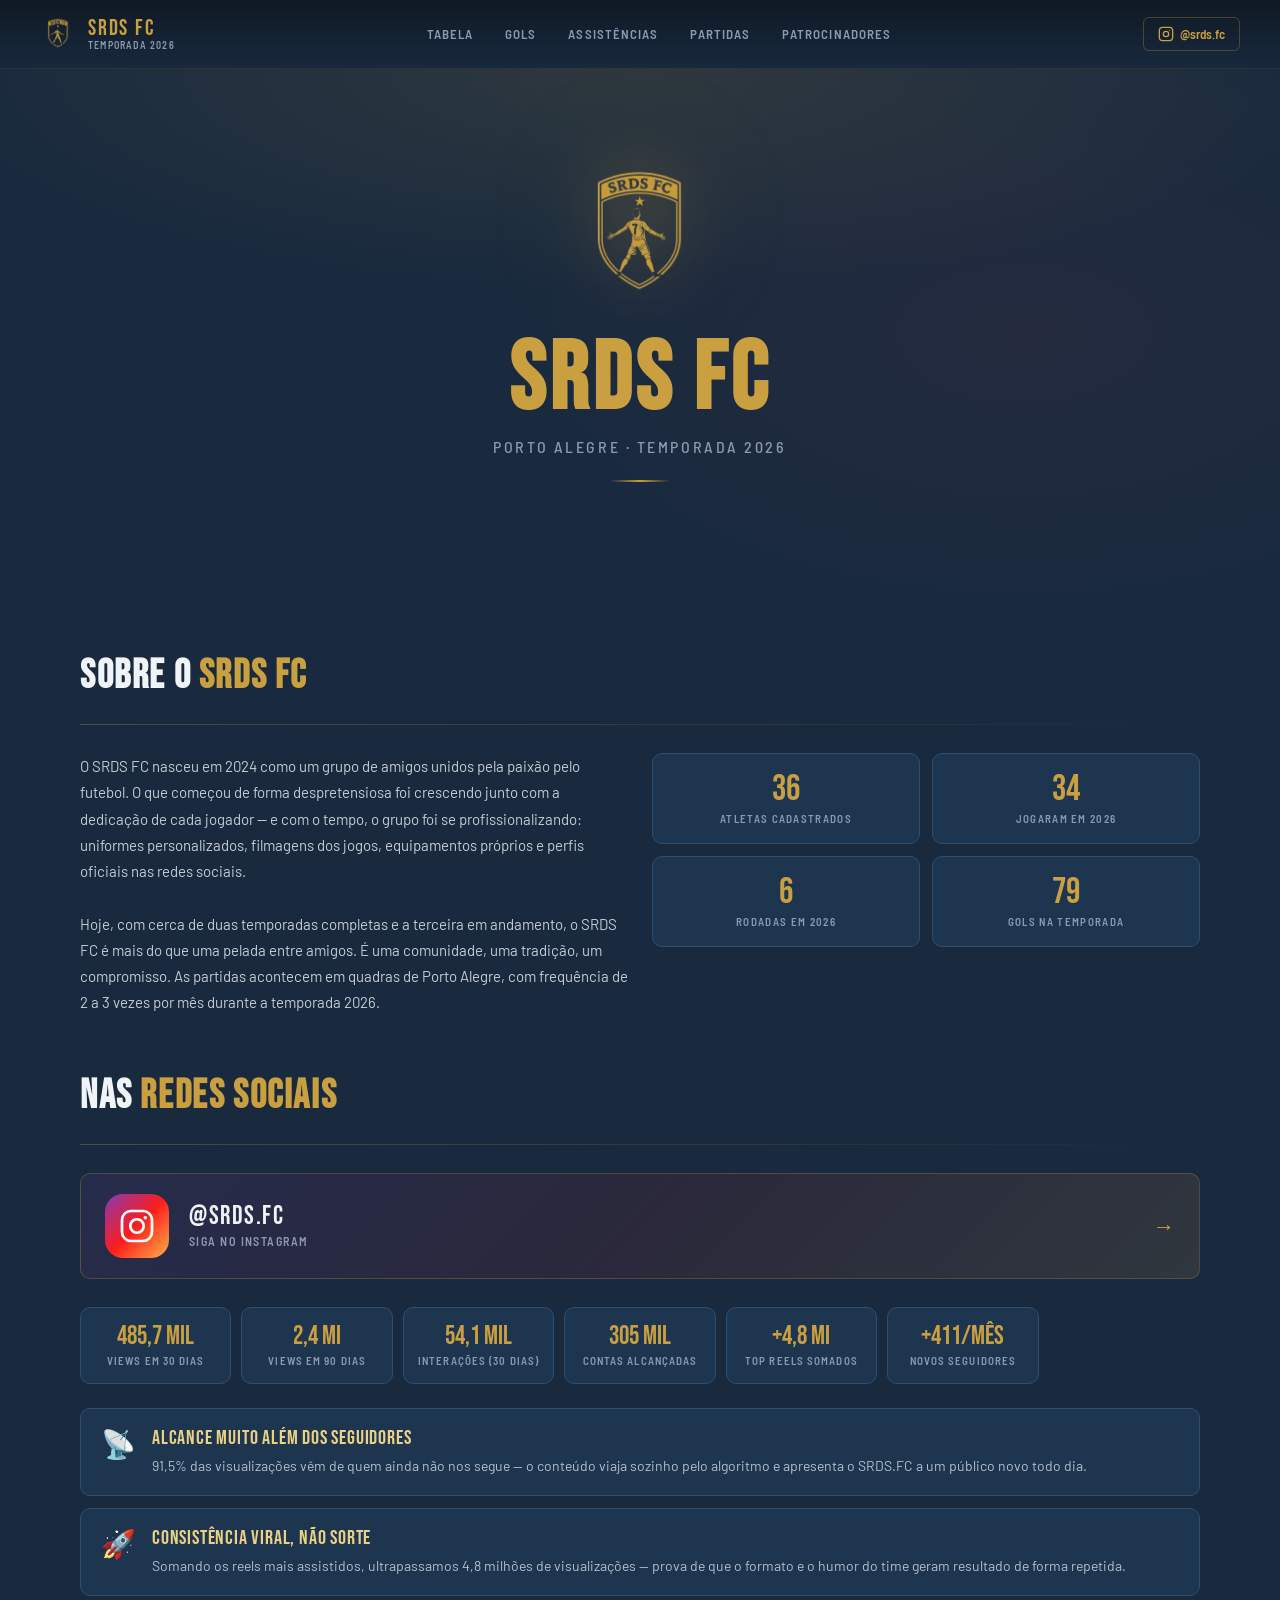
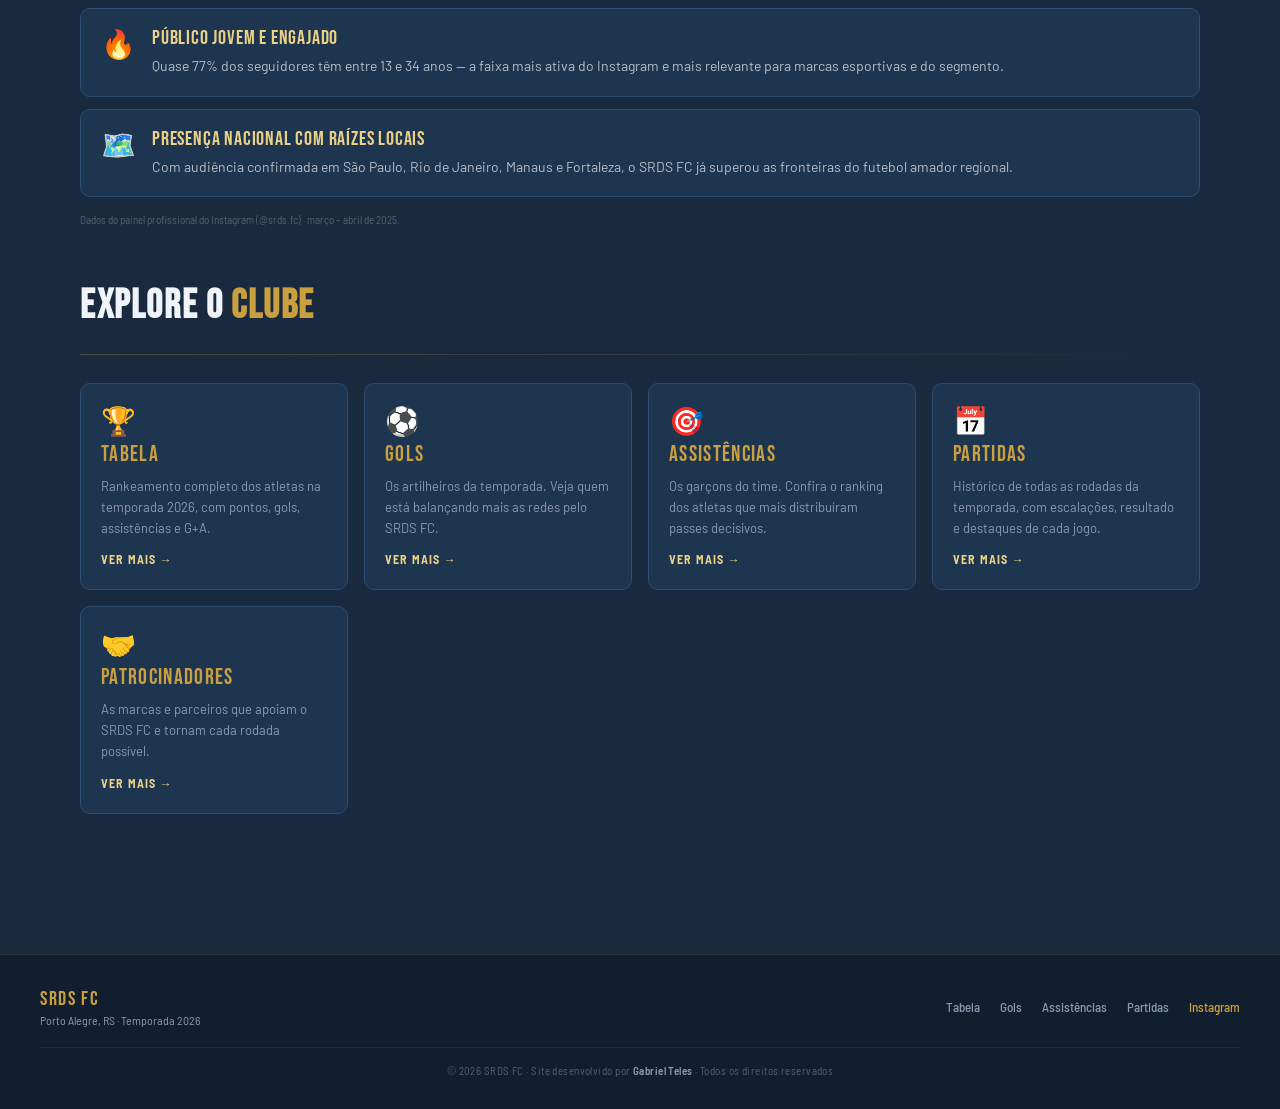
==== commit 6c16173d: "feat(seo): adiciona SEO técnico, Open Graph, Schema e arquivos de indexação (sitemap.xml e robots.tx" ====
--- a/index.html
+++ b/index.html
@@ -3,46 +3,64 @@
 <head>
   <meta charset="UTF-8">
   <meta name="viewport" content="width=device-width, initial-scale=1.0">
-  <title>SRDS FC — Temporada 2026</title>
-  <meta name="description" content="Site oficial do SRDS FC — estatísticas, rankings e perfis dos atletas da temporada 2026.">
-  <meta property="og:title" content="SRDS FC — Temporada 2026">
+  <title>SRDS FC — Futebol Amador em Porto Alegre | Temporada 2026</title>
+  <meta name="description" content="Site oficial do SRDS FC, time de futebol 7 amador de Porto Alegre. Confira a tabela de pontuação, ranking de gols, assistências, partidas e perfis dos atletas da temporada 2026.">
+  <meta name="keywords" content="SRDS FC, futebol amador, Porto Alegre, futebol 7, time amador, srdsfc, temporada 2026">
+  <meta name="author" content="SRDS FC">
+  <meta name="robots" content="index, follow">
+  <link rel="canonical" href="https://www.srdsfc.com.br/">
   <meta property="og:type" content="website">
+  <meta property="og:url" content="https://www.srdsfc.com.br/">
+  <meta property="og:title" content="SRDS FC — Futebol Amador em Porto Alegre">
+  <meta property="og:description" content="Time de futebol 7 amador de Porto Alegre. Tabela, rankings, partidas e perfis dos atletas da temporada 2026.">
+  <meta property="og:image" content="https://www.srdsfc.com.br/img/logo/logo-srds2.png">
+  <meta property="og:locale" content="pt_BR">
+  <meta property="og:site_name" content="SRDS FC">
+  <meta name="twitter:card" content="summary_large_image">
+  <meta name="twitter:title" content="SRDS FC — Futebol Amador em Porto Alegre">
+  <meta name="twitter:description" content="Tabela, rankings, partidas e perfis dos atletas da temporada 2026.">
+  <meta name="twitter:image" content="https://www.srdsfc.com.br/img/logo/logo-srds2.png">
+  <script type="application/ld+json">
+  {
+    "@context": "https://schema.org",
+    "@type": "SportsOrganization",
+    "name": "SRDS FC",
+    "url": "https://www.srdsfc.com.br",
+    "logo": "https://www.srdsfc.com.br/img/logo/logo-srds2.png",
+    "description": "Time de futebol 7 amador de Porto Alegre, RS. Fundado em 2024.",
+    "sport": "Futebol",
+    "foundingDate": "2024",
+    "location": {
+      "@type": "Place",
+      "name": "Porto Alegre",
+      "address": { "@type": "PostalAddress", "addressLocality": "Porto Alegre", "addressRegion": "RS", "addressCountry": "BR" }
+    },
+    "sameAs": ["https://www.instagram.com/srds.fc/"]
+  }
+  </script>
   <link rel="stylesheet" href="css/style.css">
   <link rel="preconnect" href="https://fonts.googleapis.com">
   <link rel="preconnect" href="https://fonts.gstatic.com" crossorigin>
 </head>
 <body>
-
 <header class="site-header"></header>
-
-<!-- ── HERO ── -->
 <section class="hero">
   <div class="hero-crest" id="heroCrest"></div>
   <h1 class="hero-title font-display">SRDS FC</h1>
   <p class="hero-subtitle">Porto Alegre · Temporada 2026</p>
   <div class="hero-divider"></div>
 </section>
-
-<!-- ── SOBRE ── -->
 <section class="section fade-in">
-  <div class="section-header">
-    <h2 class="section-title">Sobre o <span>SRDS FC</span></h2>
-  </div>
+  <div class="section-header"><h2 class="section-title">Sobre o <span>SRDS FC</span></h2></div>
   <div class="gold-line"></div>
   <div class="about-grid">
     <p class="about-text" id="aboutText"></p>
     <div class="about-stats-grid" id="aboutStats"></div>
   </div>
 </section>
-
-<!-- ── REDES SOCIAIS ── -->
 <section class="section fade-in-delay">
-  <div class="section-header">
-    <h2 class="section-title">Nas <span>Redes Sociais</span></h2>
-  </div>
+  <div class="section-header"><h2 class="section-title">Nas <span>Redes Sociais</span></h2></div>
   <div class="gold-line"></div>
-
-  <!-- Instagram CTA -->
   <a href="https://instagram.com/srds.fc" target="_blank" rel="noopener" class="insta-cta">
     <div class="insta-cta-icon">
       <svg viewBox="0 0 24 24" fill="none" xmlns="http://www.w3.org/2000/svg">
@@ -57,148 +75,50 @@
     </div>
     <div class="insta-cta-arrow">→</div>
   </a>
-
-  <!-- KPIs -->
   <div class="social-kpi-grid">
-    <div class="social-kpi">
-      <div class="social-kpi-value">485,7 mil</div>
-      <div class="social-kpi-label">Views em 30 dias</div>
-    </div>
-    <div class="social-kpi">
-      <div class="social-kpi-value">2,4 mi</div>
-      <div class="social-kpi-label">Views em 90 dias</div>
-    </div>
-    <div class="social-kpi">
-      <div class="social-kpi-value">54,1 mil</div>
-      <div class="social-kpi-label">Interações (30 dias)</div>
-    </div>
-    <div class="social-kpi">
-      <div class="social-kpi-value">305 mil</div>
-      <div class="social-kpi-label">Contas alcançadas</div>
-    </div>
-    <div class="social-kpi">
-      <div class="social-kpi-value">+4,8 mi</div>
-      <div class="social-kpi-label">Top reels somados</div>
-    </div>
-    <div class="social-kpi">
-      <div class="social-kpi-value">+411/mês</div>
-      <div class="social-kpi-label">Novos seguidores</div>
-    </div>
+    <div class="social-kpi"><div class="social-kpi-value">485,7 mil</div><div class="social-kpi-label">Views em 30 dias</div></div>
+    <div class="social-kpi"><div class="social-kpi-value">2,4 mi</div><div class="social-kpi-label">Views em 90 dias</div></div>
+    <div class="social-kpi"><div class="social-kpi-value">54,1 mil</div><div class="social-kpi-label">Interações (30 dias)</div></div>
+    <div class="social-kpi"><div class="social-kpi-value">305 mil</div><div class="social-kpi-label">Contas alcançadas</div></div>
+    <div class="social-kpi"><div class="social-kpi-value">+4,8 mi</div><div class="social-kpi-label">Top reels somados</div></div>
+    <div class="social-kpi"><div class="social-kpi-value">+411/mês</div><div class="social-kpi-label">Novos seguidores</div></div>
   </div>
-
-  <!-- Insights -->
   <div class="social-insights">
-    <div class="social-insight">
-      <div class="social-insight-emoji">📡</div>
-      <div class="social-insight-body">
-        <div class="social-insight-title">Alcance muito além dos seguidores</div>
-        <p>91,5% das visualizações vêm de quem ainda não nos segue — o conteúdo viaja sozinho pelo algoritmo e apresenta o SRDS.FC a um público novo todo dia.</p>
-      </div>
-    </div>
-    <div class="social-insight">
-      <div class="social-insight-emoji">🚀</div>
-      <div class="social-insight-body">
-        <div class="social-insight-title">Consistência viral, não sorte</div>
-        <p>Somando os reels mais assistidos, ultrapassamos 4,8 milhões de visualizações — prova de que o formato e o humor do time geram resultado de forma repetida.</p>
-      </div>
-    </div>
-    <div class="social-insight">
-      <div class="social-insight-emoji">🔥</div>
-      <div class="social-insight-body">
-        <div class="social-insight-title">Público jovem e engajado</div>
-        <p>Quase 77% dos seguidores têm entre 13 e 34 anos — a faixa mais ativa do Instagram e mais relevante para marcas esportivas e do segmento.</p>
-      </div>
-    </div>
-    <div class="social-insight">
-      <div class="social-insight-emoji">🗺️</div>
-      <div class="social-insight-body">
-        <div class="social-insight-title">Presença nacional com raízes locais</div>
-        <p>Com audiência confirmada em São Paulo, Rio de Janeiro, Manaus e Fortaleza, o SRDS FC já superou as fronteiras do futebol amador regional.</p>
-      </div>
-    </div>
+    <div class="social-insight"><div class="social-insight-emoji">📡</div><div class="social-insight-body"><div class="social-insight-title">Alcance muito além dos seguidores</div><p>91,5% das visualizações vêm de quem ainda não nos segue — o conteúdo viaja sozinho pelo algoritmo e apresenta o SRDS.FC a um público novo todo dia.</p></div></div>
+    <div class="social-insight"><div class="social-insight-emoji">🚀</div><div class="social-insight-body"><div class="social-insight-title">Consistência viral, não sorte</div><p>Somando os reels mais assistidos, ultrapassamos 4,8 milhões de visualizações — prova de que o formato e o humor do time geram resultado de forma repetida.</p></div></div>
+    <div class="social-insight"><div class="social-insight-emoji">🔥</div><div class="social-insight-body"><div class="social-insight-title">Público jovem e engajado</div><p>Quase 77% dos seguidores têm entre 13 e 34 anos — a faixa mais ativa do Instagram e mais relevante para marcas esportivas e do segmento.</p></div></div>
+    <div class="social-insight"><div class="social-insight-emoji">🗺️</div><div class="social-insight-body"><div class="social-insight-title">Presença nacional com raízes locais</div><p>Com audiência confirmada em São Paulo, Rio de Janeiro, Manaus e Fortaleza, o SRDS FC já superou as fronteiras do futebol amador regional.</p></div></div>
   </div>
   <p class="social-footer-note">Dados do painel profissional do Instagram (@srds.fc) · março – abril de 2025.</p>
 </section>
-
-<!-- ── EXPLORE O SITE ── -->
 <section class="section fade-in-delay2">
-  <div class="section-header">
-    <h2 class="section-title">Explore o <span>Clube</span></h2>
-  </div>
+  <div class="section-header"><h2 class="section-title">Explore o <span>Clube</span></h2></div>
   <div class="gold-line"></div>
   <div class="nav-cards-grid" id="navCardsGrid"></div>
 </section>
-
 <footer class="site-footer"></footer>
-
 <script src="js/data.js"></script>
 <script src="js/components.js"></script>
 <script>
   renderHeader('index.html');
   renderFooter();
-
   document.getElementById('heroCrest').innerHTML = getCrestSVGFull();
-
-  // Sobre
   document.getElementById('aboutText').textContent = SRDS.club.about;
-
-  const totalGoals   = SRDS.players.reduce((s, p) => s + p.stats.goals, 0);
-  const activeCount  = SRDS.players.filter(p => p.stats.matches > 0).length;
-
+  const totalGoals  = SRDS.players.reduce((s, p) => s + p.stats.goals, 0);
+  const activeCount = SRDS.players.filter(p => p.stats.matches > 0).length;
   document.getElementById('aboutStats').innerHTML = [
-    { value: SRDS.players.length,  label: 'Atletas cadastrados' },
-    { value: activeCount,           label: 'Jogaram em 2026' },
-    { value: SRDS.matches.length,  label: 'Rodadas em 2026' },
-    { value: totalGoals,           label: 'Gols na temporada' },
-  ].map(s => `
-    <div class="stat-box">
-      <div class="stat-box-value">${s.value}</div>
-      <div class="stat-box-label">${s.label}</div>
-    </div>
-  `).join('');
-
-  // Nav cards
-  const navCards = [
-    {
-      href: 'tabela.html',
-      icon: '🏆',
-      title: 'Tabela',
-      desc: 'Rankeamento completo dos atletas na temporada 2026, com pontos, gols, assistências e G+A.'
-    },
-    {
-      href: 'gols.html',
-      icon: '⚽',
-      title: 'Gols',
-      desc: 'Os artilheiros da temporada. Veja quem está balançando mais as redes pelo SRDS FC.'
-    },
-    {
-      href: 'assistencias.html',
-      icon: '🎯',
-      title: 'Assistências',
-      desc: 'Os garçons do time. Confira o ranking dos atletas que mais distribuíram passes decisivos.'
-    },
-    {
-      href: 'partidas.html',
-      icon: '📅',
-      title: 'Partidas',
-      desc: 'Histórico de todas as rodadas da temporada, com escalações, resultado e destaques de cada jogo.'
-    },
-    {
-      href: 'patrocinadores.html',
-      icon: '🤝',
-      title: 'Patrocinadores',
-      desc: 'As marcas e parceiros que apoiam o SRDS FC e tornam cada rodada possível.'
-    },
-  ];
-
-  document.getElementById('navCardsGrid').innerHTML = navCards.map(c => `
-    <a href="${c.href}" class="nav-card">
-      <div class="nav-card-icon">${c.icon}</div>
-      <div class="nav-card-title">${c.title}</div>
-      <div class="nav-card-desc">${c.desc}</div>
-      <div class="nav-card-btn">Ver mais →</div>
-    </a>
-  `).join('');
+    { value: SRDS.players.length, label: 'Atletas cadastrados' },
+    { value: activeCount,          label: 'Jogaram em 2026' },
+    { value: SRDS.matches.length, label: 'Rodadas em 2026' },
+    { value: totalGoals,          label: 'Gols na temporada' },
+  ].map(s => `<div class="stat-box"><div class="stat-box-value">${s.value}</div><div class="stat-box-label">${s.label}</div></div>`).join('');
+  document.getElementById('navCardsGrid').innerHTML = [
+    { href: 'tabela.html',        icon: '🏆', title: 'Tabela',        desc: 'Rankeamento completo dos atletas na temporada 2026, com pontos, gols, assistências e G+A.' },
+    { href: 'gols.html',          icon: '⚽', title: 'Gols',          desc: 'Os artilheiros da temporada. Veja quem está balançando mais as redes pelo SRDS FC.' },
+    { href: 'assistencias.html',  icon: '🎯', title: 'Assistências',  desc: 'Os garçons do time. Confira o ranking dos atletas que mais distribuíram passes decisivos.' },
+    { href: 'partidas.html',      icon: '📅', title: 'Partidas',      desc: 'Histórico de todas as rodadas da temporada, com escalações, resultado e destaques de cada jogo.' },
+    { href: 'patrocinadores.html',icon: '🤝', title: 'Patrocinadores',desc: 'As marcas e parceiros que apoiam o SRDS FC e tornam cada rodada possível.' },
+  ].map(c => `<a href="${c.href}" class="nav-card"><div class="nav-card-icon">${c.icon}</div><div class="nav-card-title">${c.title}</div><div class="nav-card-desc">${c.desc}</div><div class="nav-card-btn">Ver mais →</div></a>`).join('');
 </script>
 </body>
 </html>
--- a/css/style.css
+++ b/css/style.css
@@ -287,7 +287,8 @@
   background: var(--azul-medio);
   border: 1px solid var(--azul-borda);
   border-radius: var(--radius);
-  overflow: hidden;
+  overflow-x: auto;
+  -webkit-overflow-scrolling: touch;
   box-shadow: var(--sombra);
 }
 
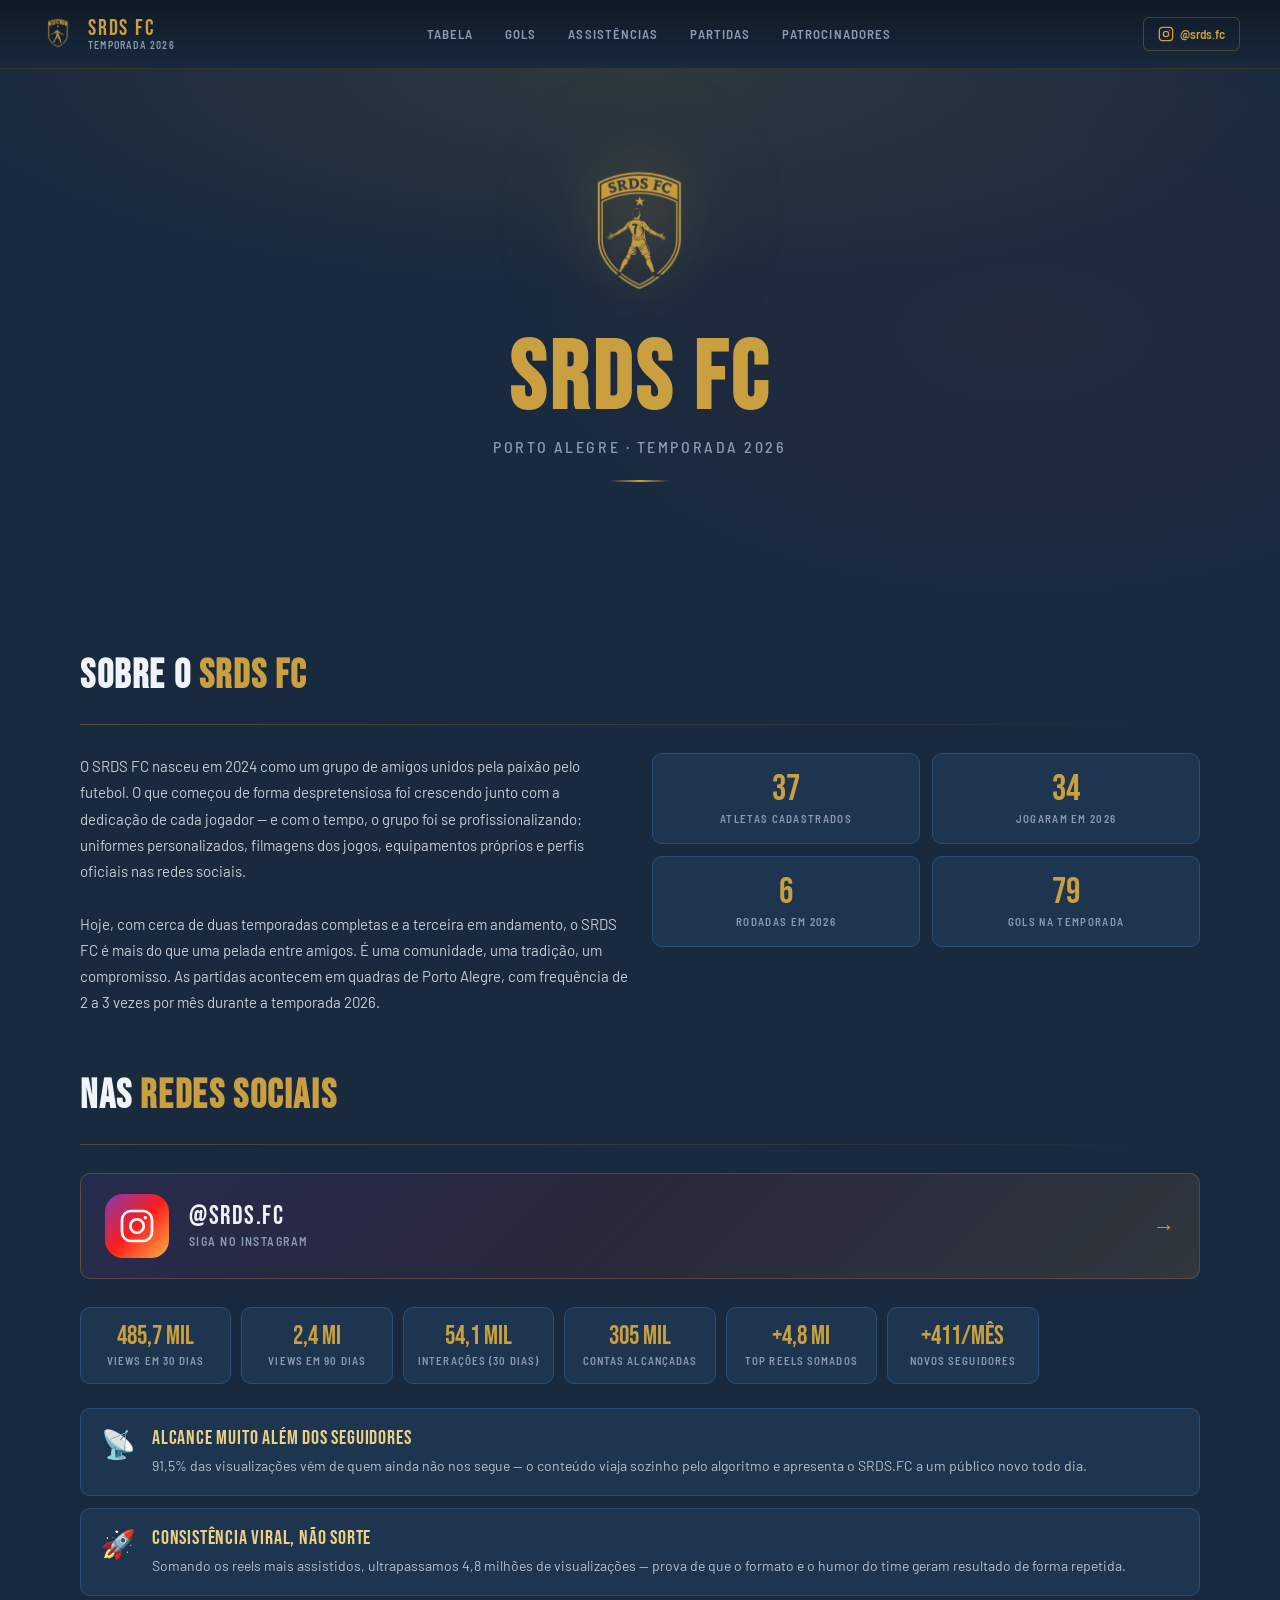
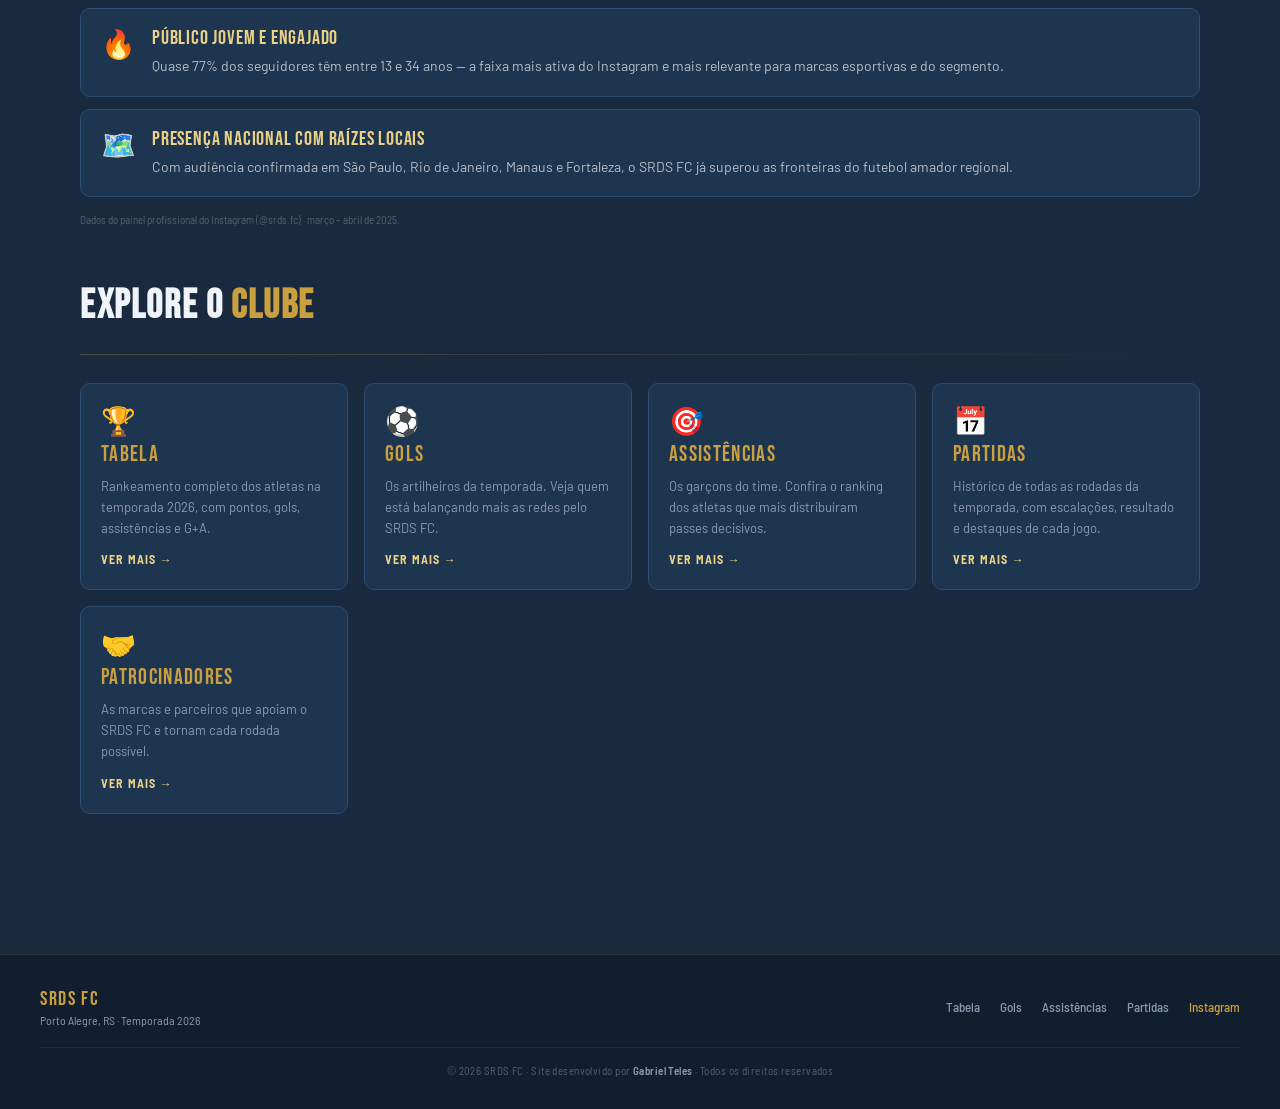
==== commit 88975222: "update: adiciona favicon e fotos de perfil dos atletas" ====
--- a/index.html
+++ b/index.html
@@ -1,10 +1,13 @@
 <!DOCTYPE html>
 <html lang="pt-BR">
+
 <head>
   <meta charset="UTF-8">
   <meta name="viewport" content="width=device-width, initial-scale=1.0">
-  <title>SRDS FC — Futebol Amador em Porto Alegre | Temporada 2026</title>
-  <meta name="description" content="Site oficial do SRDS FC, time de futebol 7 amador de Porto Alegre. Confira a tabela de pontuação, ranking de gols, assistências, partidas e perfis dos atletas da temporada 2026.">
+  <title>SRDS FC — Porto Alegre</title>
+  <link rel="icon" type="image/png" href="img/logo/logo-srds2.png">
+  <meta name="description"
+    content="Site oficial do SRDS FC, time de futebol 7 amador de Porto Alegre. Confira a tabela de pontuação, ranking de gols, assistências, partidas e perfis dos atletas da temporada 2026.">
   <meta name="keywords" content="SRDS FC, futebol amador, Porto Alegre, futebol 7, time amador, srdsfc, temporada 2026">
   <meta name="author" content="SRDS FC">
   <meta name="robots" content="index, follow">
@@ -12,7 +15,8 @@
   <meta property="og:type" content="website">
   <meta property="og:url" content="https://www.srdsfc.com.br/">
   <meta property="og:title" content="SRDS FC — Futebol Amador em Porto Alegre">
-  <meta property="og:description" content="Time de futebol 7 amador de Porto Alegre. Tabela, rankings, partidas e perfis dos atletas da temporada 2026.">
+  <meta property="og:description"
+    content="Time de futebol 7 amador de Porto Alegre. Tabela, rankings, partidas e perfis dos atletas da temporada 2026.">
   <meta property="og:image" content="https://www.srdsfc.com.br/img/logo/logo-srds2.png">
   <meta property="og:locale" content="pt_BR">
   <meta property="og:site_name" content="SRDS FC">
@@ -38,87 +42,150 @@
     "sameAs": ["https://www.instagram.com/srds.fc/"]
   }
   </script>
+  <!-- Google tag (gtag.js) -->
+  <script async src="https://www.googletagmanager.com/gtag/js?id=G-PMS5H3L4YL"></script>
+  <script>
+    window.dataLayer = window.dataLayer || [];
+    function gtag() { dataLayer.push(arguments); }
+    gtag('js', new Date());
+
+    gtag('config', 'G-PMS5H3L4YL');
+  </script>
   <link rel="stylesheet" href="css/style.css">
   <link rel="preconnect" href="https://fonts.googleapis.com">
   <link rel="preconnect" href="https://fonts.gstatic.com" crossorigin>
 </head>
+
 <body>
-<header class="site-header"></header>
-<section class="hero">
-  <div class="hero-crest" id="heroCrest"></div>
-  <h1 class="hero-title font-display">SRDS FC</h1>
-  <p class="hero-subtitle">Porto Alegre · Temporada 2026</p>
-  <div class="hero-divider"></div>
-</section>
-<section class="section fade-in">
-  <div class="section-header"><h2 class="section-title">Sobre o <span>SRDS FC</span></h2></div>
-  <div class="gold-line"></div>
-  <div class="about-grid">
-    <p class="about-text" id="aboutText"></p>
-    <div class="about-stats-grid" id="aboutStats"></div>
-  </div>
-</section>
-<section class="section fade-in-delay">
-  <div class="section-header"><h2 class="section-title">Nas <span>Redes Sociais</span></h2></div>
-  <div class="gold-line"></div>
-  <a href="https://instagram.com/srds.fc" target="_blank" rel="noopener" class="insta-cta">
-    <div class="insta-cta-icon">
-      <svg viewBox="0 0 24 24" fill="none" xmlns="http://www.w3.org/2000/svg">
-        <rect x="2" y="2" width="20" height="20" rx="6" ry="6" stroke="currentColor" stroke-width="1.8"/>
-        <circle cx="12" cy="12" r="4.5" stroke="currentColor" stroke-width="1.8"/>
-        <circle cx="17.5" cy="6.5" r="1.2" fill="currentColor"/>
-      </svg>
+  <header class="site-header"></header>
+  <section class="hero">
+    <div class="hero-crest" id="heroCrest"></div>
+    <h1 class="hero-title font-display">SRDS FC</h1>
+    <p class="hero-subtitle">Porto Alegre · Temporada 2026</p>
+    <div class="hero-divider"></div>
+  </section>
+  <section class="section fade-in">
+    <div class="section-header">
+      <h2 class="section-title">Sobre o <span>SRDS FC</span></h2>
     </div>
-    <div class="insta-cta-text">
-      <span class="insta-cta-handle">@srds.fc</span>
-      <span class="insta-cta-label">Siga no Instagram</span>
+    <div class="gold-line"></div>
+    <div class="about-grid">
+      <p class="about-text" id="aboutText"></p>
+      <div class="about-stats-grid" id="aboutStats"></div>
     </div>
-    <div class="insta-cta-arrow">→</div>
-  </a>
-  <div class="social-kpi-grid">
-    <div class="social-kpi"><div class="social-kpi-value">485,7 mil</div><div class="social-kpi-label">Views em 30 dias</div></div>
-    <div class="social-kpi"><div class="social-kpi-value">2,4 mi</div><div class="social-kpi-label">Views em 90 dias</div></div>
-    <div class="social-kpi"><div class="social-kpi-value">54,1 mil</div><div class="social-kpi-label">Interações (30 dias)</div></div>
-    <div class="social-kpi"><div class="social-kpi-value">305 mil</div><div class="social-kpi-label">Contas alcançadas</div></div>
-    <div class="social-kpi"><div class="social-kpi-value">+4,8 mi</div><div class="social-kpi-label">Top reels somados</div></div>
-    <div class="social-kpi"><div class="social-kpi-value">+411/mês</div><div class="social-kpi-label">Novos seguidores</div></div>
-  </div>
-  <div class="social-insights">
-    <div class="social-insight"><div class="social-insight-emoji">📡</div><div class="social-insight-body"><div class="social-insight-title">Alcance muito além dos seguidores</div><p>91,5% das visualizações vêm de quem ainda não nos segue — o conteúdo viaja sozinho pelo algoritmo e apresenta o SRDS.FC a um público novo todo dia.</p></div></div>
-    <div class="social-insight"><div class="social-insight-emoji">🚀</div><div class="social-insight-body"><div class="social-insight-title">Consistência viral, não sorte</div><p>Somando os reels mais assistidos, ultrapassamos 4,8 milhões de visualizações — prova de que o formato e o humor do time geram resultado de forma repetida.</p></div></div>
-    <div class="social-insight"><div class="social-insight-emoji">🔥</div><div class="social-insight-body"><div class="social-insight-title">Público jovem e engajado</div><p>Quase 77% dos seguidores têm entre 13 e 34 anos — a faixa mais ativa do Instagram e mais relevante para marcas esportivas e do segmento.</p></div></div>
-    <div class="social-insight"><div class="social-insight-emoji">🗺️</div><div class="social-insight-body"><div class="social-insight-title">Presença nacional com raízes locais</div><p>Com audiência confirmada em São Paulo, Rio de Janeiro, Manaus e Fortaleza, o SRDS FC já superou as fronteiras do futebol amador regional.</p></div></div>
-  </div>
-  <p class="social-footer-note">Dados do painel profissional do Instagram (@srds.fc) · março – abril de 2025.</p>
-</section>
-<section class="section fade-in-delay2">
-  <div class="section-header"><h2 class="section-title">Explore o <span>Clube</span></h2></div>
-  <div class="gold-line"></div>
-  <div class="nav-cards-grid" id="navCardsGrid"></div>
-</section>
-<footer class="site-footer"></footer>
-<script src="js/data.js"></script>
-<script src="js/components.js"></script>
-<script>
-  renderHeader('index.html');
-  renderFooter();
-  document.getElementById('heroCrest').innerHTML = getCrestSVGFull();
-  document.getElementById('aboutText').textContent = SRDS.club.about;
-  const totalGoals  = SRDS.players.reduce((s, p) => s + p.stats.goals, 0);
-  const activeCount = SRDS.players.filter(p => p.stats.matches > 0).length;
-  document.getElementById('aboutStats').innerHTML = [
-    { value: SRDS.players.length, label: 'Atletas cadastrados' },
-    { value: activeCount,          label: 'Jogaram em 2026' },
-    { value: SRDS.matches.length, label: 'Rodadas em 2026' },
-    { value: totalGoals,          label: 'Gols na temporada' },
-  ].map(s => `<div class="stat-box"><div class="stat-box-value">${s.value}</div><div class="stat-box-label">${s.label}</div></div>`).join('');
-  document.getElementById('navCardsGrid').innerHTML = [
-    { href: 'tabela.html',        icon: '🏆', title: 'Tabela',        desc: 'Rankeamento completo dos atletas na temporada 2026, com pontos, gols, assistências e G+A.' },
-    { href: 'gols.html',          icon: '⚽', title: 'Gols',          desc: 'Os artilheiros da temporada. Veja quem está balançando mais as redes pelo SRDS FC.' },
-    { href: 'assistencias.html',  icon: '🎯', title: 'Assistências',  desc: 'Os garçons do time. Confira o ranking dos atletas que mais distribuíram passes decisivos.' },
-    { href: 'partidas.html',      icon: '📅', title: 'Partidas',      desc: 'Histórico de todas as rodadas da temporada, com escalações, resultado e destaques de cada jogo.' },
-    { href: 'patrocinadores.html',icon: '🤝', title: 'Patrocinadores',desc: 'As marcas e parceiros que apoiam o SRDS FC e tornam cada rodada possível.' },
-  ].map(c => `<a href="${c.href}" class="nav-card"><div class="nav-card-icon">${c.icon}</div><div class="nav-card-title">${c.title}</div><div class="nav-card-desc">${c.desc}</div><div class="nav-card-btn">Ver mais →</div></a>`).join('');
-</script>
+  </section>
+  <section class="section fade-in-delay">
+    <div class="section-header">
+      <h2 class="section-title">Nas <span>Redes Sociais</span></h2>
+    </div>
+    <div class="gold-line"></div>
+    <a href="https://instagram.com/srds.fc" target="_blank" rel="noopener" class="insta-cta">
+      <div class="insta-cta-icon">
+        <svg viewBox="0 0 24 24" fill="none" xmlns="http://www.w3.org/2000/svg">
+          <rect x="2" y="2" width="20" height="20" rx="6" ry="6" stroke="currentColor" stroke-width="1.8" />
+          <circle cx="12" cy="12" r="4.5" stroke="currentColor" stroke-width="1.8" />
+          <circle cx="17.5" cy="6.5" r="1.2" fill="currentColor" />
+        </svg>
+      </div>
+      <div class="insta-cta-text">
+        <span class="insta-cta-handle">@srds.fc</span>
+        <span class="insta-cta-label">Siga no Instagram</span>
+      </div>
+      <div class="insta-cta-arrow">→</div>
+    </a>
+    <div class="social-kpi-grid">
+      <div class="social-kpi">
+        <div class="social-kpi-value">485,7 mil</div>
+        <div class="social-kpi-label">Views em 30 dias</div>
+      </div>
+      <div class="social-kpi">
+        <div class="social-kpi-value">2,4 mi</div>
+        <div class="social-kpi-label">Views em 90 dias</div>
+      </div>
+      <div class="social-kpi">
+        <div class="social-kpi-value">54,1 mil</div>
+        <div class="social-kpi-label">Interações (30 dias)</div>
+      </div>
+      <div class="social-kpi">
+        <div class="social-kpi-value">305 mil</div>
+        <div class="social-kpi-label">Contas alcançadas</div>
+      </div>
+      <div class="social-kpi">
+        <div class="social-kpi-value">+4,8 mi</div>
+        <div class="social-kpi-label">Top reels somados</div>
+      </div>
+      <div class="social-kpi">
+        <div class="social-kpi-value">+411/mês</div>
+        <div class="social-kpi-label">Novos seguidores</div>
+      </div>
+    </div>
+    <div class="social-insights">
+      <div class="social-insight">
+        <div class="social-insight-emoji">📡</div>
+        <div class="social-insight-body">
+          <div class="social-insight-title">Alcance muito além dos seguidores</div>
+          <p>91,5% das visualizações vêm de quem ainda não nos segue — o conteúdo viaja sozinho pelo algoritmo e
+            apresenta o SRDS.FC a um público novo todo dia.</p>
+        </div>
+      </div>
+      <div class="social-insight">
+        <div class="social-insight-emoji">🚀</div>
+        <div class="social-insight-body">
+          <div class="social-insight-title">Consistência viral, não sorte</div>
+          <p>Somando os reels mais assistidos, ultrapassamos 4,8 milhões de visualizações — prova de que o formato e o
+            humor do time geram resultado de forma repetida.</p>
+        </div>
+      </div>
+      <div class="social-insight">
+        <div class="social-insight-emoji">🔥</div>
+        <div class="social-insight-body">
+          <div class="social-insight-title">Público jovem e engajado</div>
+          <p>Quase 77% dos seguidores têm entre 13 e 34 anos — a faixa mais ativa do Instagram e mais relevante para
+            marcas esportivas e do segmento.</p>
+        </div>
+      </div>
+      <div class="social-insight">
+        <div class="social-insight-emoji">🗺️</div>
+        <div class="social-insight-body">
+          <div class="social-insight-title">Presença nacional com raízes locais</div>
+          <p>Com audiência confirmada em São Paulo, Rio de Janeiro, Manaus e Fortaleza, o SRDS FC já superou as
+            fronteiras do futebol amador regional.</p>
+        </div>
+      </div>
+    </div>
+    <p class="social-footer-note">Dados do painel profissional do Instagram (@srds.fc) · março – abril de 2025.</p>
+  </section>
+  <section class="section fade-in-delay2">
+    <div class="section-header">
+      <h2 class="section-title">Explore o <span>Clube</span></h2>
+    </div>
+    <div class="gold-line"></div>
+    <div class="nav-cards-grid" id="navCardsGrid"></div>
+  </section>
+  <footer class="site-footer"></footer>
+  <script src="js/data.js"></script>
+  <script src="js/components.js"></script>
+  <script>
+    renderHeader('index.html');
+    renderFooter();
+    document.getElementById('heroCrest').innerHTML = getCrestSVGFull();
+    document.getElementById('aboutText').textContent = SRDS.club.about;
+    const totalGoals = SRDS.players.reduce((s, p) => s + p.stats.goals, 0);
+    const activeCount = SRDS.players.filter(p => p.stats.matches > 0).length;
+    document.getElementById('aboutStats').innerHTML = [
+      { value: SRDS.players.length, label: 'Atletas cadastrados' },
+      { value: activeCount, label: 'Jogaram em 2026' },
+      { value: SRDS.matches.length, label: 'Rodadas em 2026' },
+      { value: totalGoals, label: 'Gols na temporada' },
+    ].map(s => `<div class="stat-box"><div class="stat-box-value">${s.value}</div><div class="stat-box-label">${s.label}</div></div>`).join('');
+    document.getElementById('navCardsGrid').innerHTML = [
+      { href: 'tabela.html', icon: '🏆', title: 'Tabela', desc: 'Rankeamento completo dos atletas na temporada 2026, com pontos, gols, assistências e G+A.' },
+      { href: 'gols.html', icon: '⚽', title: 'Gols', desc: 'Os artilheiros da temporada. Veja quem está balançando mais as redes pelo SRDS FC.' },
+      { href: 'assistencias.html', icon: '🎯', title: 'Assistências', desc: 'Os garçons do time. Confira o ranking dos atletas que mais distribuíram passes decisivos.' },
+      { href: 'partidas.html', icon: '📅', title: 'Partidas', desc: 'Histórico de todas as rodadas da temporada, com escalações, resultado e destaques de cada jogo.' },
+      { href: 'patrocinadores.html', icon: '🤝', title: 'Patrocinadores', desc: 'As marcas e parceiros que apoiam o SRDS FC e tornam cada rodada possível.' },
+    ].map(c => `<a href="${c.href}" class="nav-card"><div class="nav-card-icon">${c.icon}</div><div class="nav-card-title">${c.title}</div><div class="nav-card-desc">${c.desc}</div><div class="nav-card-btn">Ver mais →</div></a>`).join('');
+  </script>
 </body>
-</html>
+
+</html>
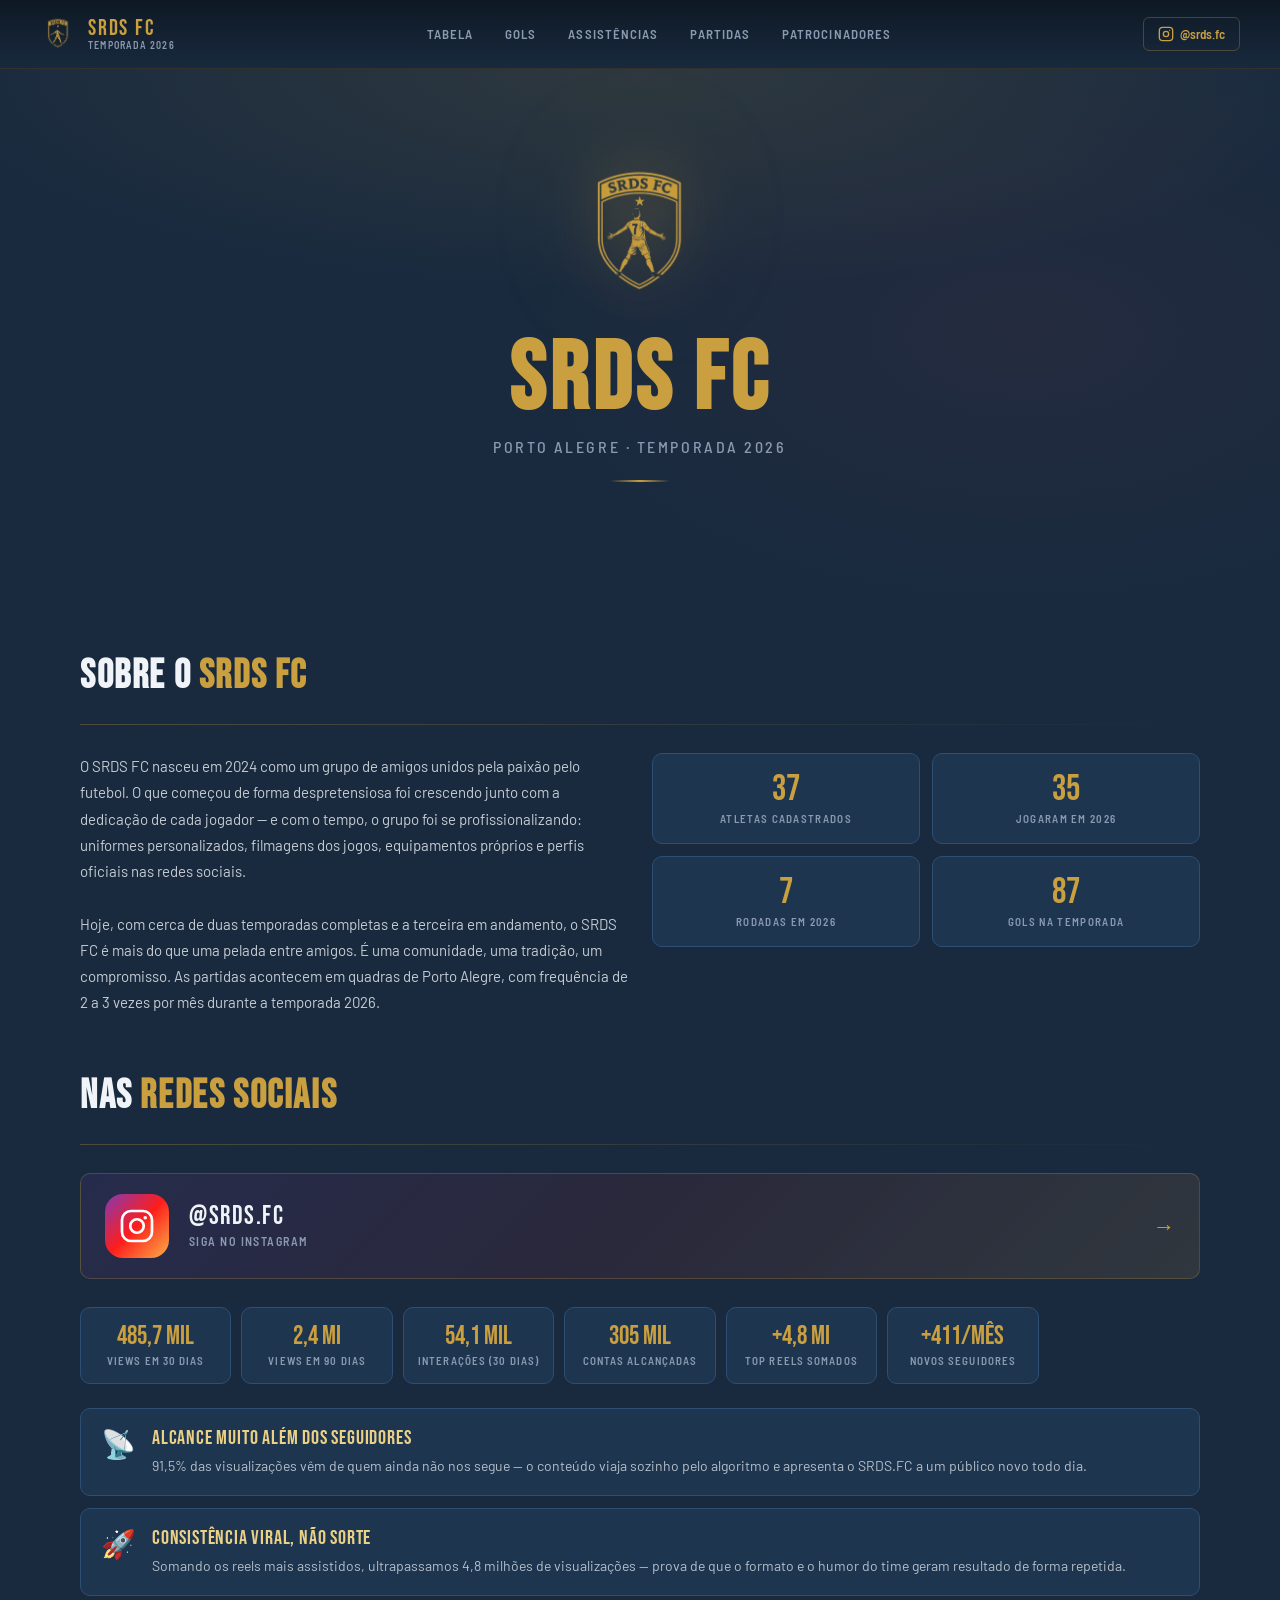
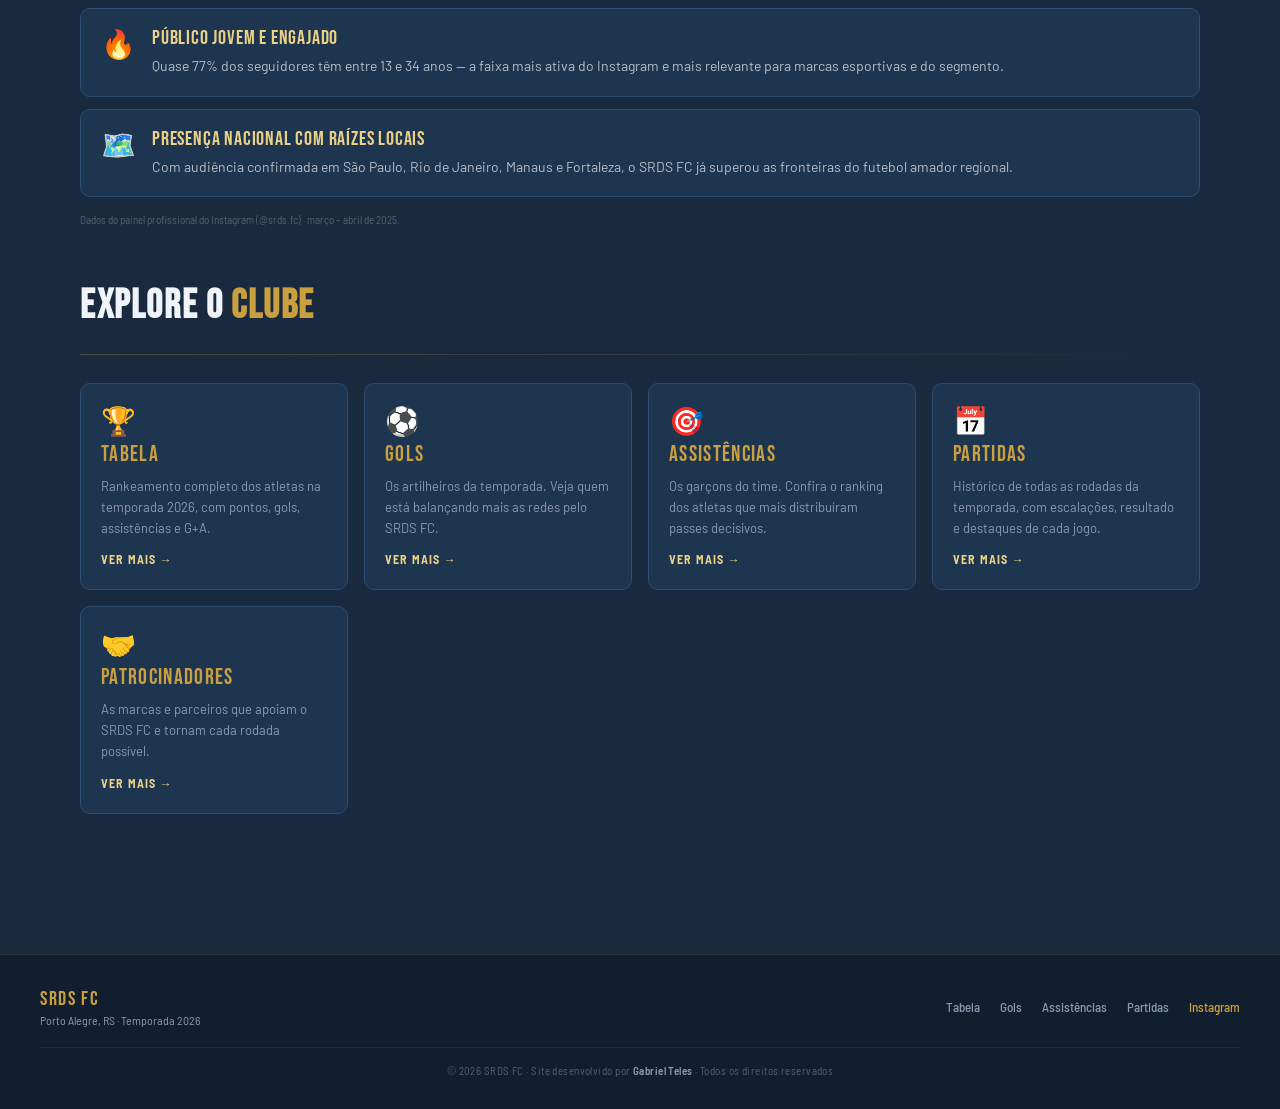
==== commit 13956cc9: "update: adiciona nova rodada" ====
--- a/index.html
+++ b/index.html
@@ -170,13 +170,19 @@
     renderFooter();
     document.getElementById('heroCrest').innerHTML = getCrestSVGFull();
     document.getElementById('aboutText').textContent = SRDS.club.about;
-    const totalGoals = SRDS.players.reduce((s, p) => s + p.stats.goals, 0);
-    const activeCount = SRDS.players.filter(p => p.stats.matches > 0).length;
+    // Stats calculados automaticamente das partidas (sem depender do campo stats dos jogadores)
+    const totalGoals = SRDS.matches.reduce((sum, m) => sum + (m.scorers || []).filter(s => s.playerId).length, 0);
+    const activeCount = new Set(
+      SRDS.matches.flatMap(m => [
+        ...(m.teamAzul   || []).filter(e => typeof e === 'string'),
+        ...(m.teamVermelho|| []).filter(e => typeof e === 'string')
+      ])
+    ).size;
     document.getElementById('aboutStats').innerHTML = [
       { value: SRDS.players.length, label: 'Atletas cadastrados' },
-      { value: activeCount, label: 'Jogaram em 2026' },
-      { value: SRDS.matches.length, label: 'Rodadas em 2026' },
-      { value: totalGoals, label: 'Gols na temporada' },
+      { value: activeCount,          label: 'Jogaram em 2026' },
+      { value: SRDS.matches.filter(m => m.result !== null).length, label: 'Rodadas em 2026' },
+      { value: totalGoals,           label: 'Gols na temporada' },
     ].map(s => `<div class="stat-box"><div class="stat-box-value">${s.value}</div><div class="stat-box-label">${s.label}</div></div>`).join('');
     document.getElementById('navCardsGrid').innerHTML = [
       { href: 'tabela.html', icon: '🏆', title: 'Tabela', desc: 'Rankeamento completo dos atletas na temporada 2026, com pontos, gols, assistências e G+A.' },
--- a/css/style.css
+++ b/css/style.css
@@ -2128,3 +2128,217 @@
   margin-top: 2px;
 }
 
+
+/* ============================================================
+   v1.8 — WRAPPER DE RANKING (jogador.html)
+   ============================================================ */
+.profile-ranks-wrapper {
+  background: var(--azul-medio);
+  border: 1px solid var(--azul-borda);
+  border-radius: var(--radius);
+  padding: 12px 14px;
+  display: flex;
+  flex-direction: column;
+  gap: 10px;
+}
+.profile-ranks-label {
+  font-family: 'Barlow Semi Condensed', sans-serif;
+  font-size: 10px;
+  font-weight: 700;
+  letter-spacing: 0.14em;
+  text-transform: uppercase;
+  color: var(--cinza);
+}
+.profile-ranks-wrapper .profile-ranks { gap: 8px; }
+.profile-ranks-wrapper .rank-indicator {
+  background: rgba(255,255,255,0.04);
+  border-color: rgba(45,79,115,0.5);
+}
+
+/* ============================================================
+   v1.8 — LOCATION COM ENDEREÇO (partida.html)
+   ============================================================ */
+.partida-location-block {
+  display: flex;
+  flex-direction: column;
+  gap: 3px;
+  align-items: flex-start;
+  padding: 8px 14px !important;
+  line-height: 1.4;
+}
+.location-venue {
+  font-family: 'Barlow Semi Condensed', sans-serif;
+  font-size: 13px;
+  font-weight: 600;
+  color: var(--branco);
+}
+.location-address {
+  font-family: 'Barlow Semi Condensed', sans-serif;
+  font-size: 11px;
+  font-weight: 400;
+  color: var(--cinza);
+  text-decoration: none;
+  margin-left: 20px;
+  transition: color var(--transition);
+  display: block;
+}
+a.location-address:hover { color: var(--ouro); text-decoration: underline; }
+.location-maps-icon { font-size: 10px; }
+
+/* ============================================================
+   v1.8 — PRÓXIMA PARTIDA (partidas.html)
+   ============================================================ */
+.partida-card-next {
+  background: rgba(201,159,64,0.06);
+  border: 1.5px dashed rgba(201,159,64,0.4) !important;
+  border-radius: var(--radius);
+  position: relative;
+}
+.partida-card-next-badge {
+  display: inline-block;
+  font-family: 'Barlow Semi Condensed', sans-serif;
+  font-size: 10px;
+  font-weight: 700;
+  letter-spacing: 0.14em;
+  text-transform: uppercase;
+  background: rgba(201,159,64,0.18);
+  color: var(--ouro-claro);
+  border: 1px solid rgba(201,159,64,0.35);
+  padding: 3px 10px;
+  border-radius: 20px;
+  margin-bottom: 4px;
+}
+
+/* ============================================================
+   v1.8 — BOTÃO EXPORTAR (partida.html)
+   ============================================================ */
+#btnExportar:hover { opacity: 0.88; }
+#btnExportar:active { transform: scale(0.97); }
+
+/* ============================================================
+   v1.8 — INSTAGRAM / REDES SOCIAIS (index.html)
+   ============================================================ */
+.insta-cta {
+  display: flex; align-items: center; gap: 20px;
+  background: linear-gradient(135deg, rgba(131,58,180,0.12) 0%, rgba(253,29,29,0.08) 50%, rgba(252,176,69,0.1) 100%);
+  border: 1px solid rgba(201,159,64,0.25); border-radius: var(--radius);
+  padding: 20px 24px; margin-bottom: 28px;
+  transition: all var(--transition); text-decoration: none; position: relative; overflow: hidden;
+}
+.insta-cta:hover { border-color: rgba(201,159,64,0.5); transform: translateY(-2px); }
+.insta-cta-icon {
+  width: 64px; height: 64px; flex-shrink: 0; display: flex; align-items: center; justify-content: center;
+  background: linear-gradient(135deg, #833ab4, #fd1d1d, #fcb045);
+  border-radius: 18px; padding: 14px; color: #fff;
+}
+.insta-cta-icon svg { width: 100%; height: 100%; }
+.insta-cta-text { display: flex; flex-direction: column; gap: 4px; flex: 1; }
+.insta-cta-handle { font-family: 'Bebas Neue', sans-serif; font-size: 26px; letter-spacing: 0.06em; color: var(--branco); line-height: 1; }
+.insta-cta-label { font-family: 'Barlow Semi Condensed', sans-serif; font-size: 12px; font-weight: 600; letter-spacing: 0.12em; text-transform: uppercase; color: var(--cinza); }
+.insta-cta-arrow { font-size: 22px; color: var(--ouro); flex-shrink: 0; transition: transform var(--transition); }
+.insta-cta:hover .insta-cta-arrow { transform: translateX(4px); }
+
+.social-kpi-grid { display: grid; grid-template-columns: repeat(auto-fill, minmax(140px, 1fr)); gap: 10px; margin-bottom: 24px; }
+.social-kpi { background: var(--azul-medio); border: 1px solid var(--azul-borda); border-radius: var(--radius); padding: 16px 14px; text-align: center; transition: border-color var(--transition); }
+.social-kpi:hover { border-color: var(--ouro-escuro); }
+.social-kpi-value { font-family: 'Bebas Neue', sans-serif; font-size: 26px; color: var(--ouro); line-height: 1; margin-bottom: 4px; }
+.social-kpi-label { font-family: 'Barlow Semi Condensed', sans-serif; font-size: 11px; font-weight: 600; text-transform: uppercase; letter-spacing: 0.1em; color: var(--cinza); }
+
+.social-insights { display: flex; flex-direction: column; gap: 12px; margin-bottom: 16px; }
+.social-insight { display: flex; align-items: flex-start; gap: 16px; background: var(--azul-medio); border: 1px solid var(--azul-borda); border-radius: var(--radius); padding: 18px 20px; transition: border-color var(--transition); }
+.social-insight:hover { border-color: var(--ouro-escuro); }
+.social-insight-emoji { font-size: 28px; line-height: 1; flex-shrink: 0; margin-top: 2px; }
+.social-insight-body { display: flex; flex-direction: column; gap: 6px; }
+.social-insight-title { font-family: 'Bebas Neue', sans-serif; font-size: 20px; letter-spacing: 0.04em; color: var(--ouro-claro); line-height: 1.1; }
+.social-insight-body p { font-family: 'Barlow', sans-serif; font-size: 14px; color: rgba(240,244,248,0.72); line-height: 1.6; margin: 0; }
+.social-footer-note { font-family: 'Barlow Semi Condensed', sans-serif; font-size: 11px; color: var(--cinza-escuro); margin-top: 4px; }
+
+/* ============================================================
+   v1.8 — NAV CARDS (index.html)
+   ============================================================ */
+.nav-cards-grid { display: grid; grid-template-columns: repeat(auto-fill, minmax(220px, 1fr)); gap: 16px; }
+.nav-card { display: flex; flex-direction: column; gap: 10px; background: var(--azul-medio); border: 1px solid var(--azul-borda); border-radius: var(--radius); padding: 22px 20px; text-decoration: none; transition: all var(--transition); }
+.nav-card:hover { border-color: var(--ouro-escuro); background: rgba(30,53,80,0.95); transform: translateY(-3px); box-shadow: var(--sombra-ouro); }
+.nav-card-icon { font-size: 28px; line-height: 1; }
+.nav-card-title { font-family: 'Bebas Neue', sans-serif; font-size: 22px; letter-spacing: 0.06em; color: var(--ouro); line-height: 1; }
+.nav-card-desc { font-family: 'Barlow', sans-serif; font-size: 13px; color: var(--cinza); line-height: 1.6; flex: 1; }
+.nav-card-btn { font-family: 'Barlow Semi Condensed', sans-serif; font-size: 12px; font-weight: 700; letter-spacing: 0.1em; text-transform: uppercase; color: var(--ouro-claro); margin-top: 4px; }
+.nav-card:hover .nav-card-btn { letter-spacing: 0.14em; }
+
+/* ============================================================
+   v1.8 — LESÃO (perfil do jogador)
+   ============================================================ */
+.ranking-injury-tag { font-size: 14px; margin-left: 6px; vertical-align: middle; }
+.injury-banner { display: flex; align-items: flex-start; gap: 14px; background: rgba(158,46,70,0.12); border: 1px solid rgba(158,46,70,0.35); border-left: 3px solid #b83a56; border-radius: var(--radius); padding: 14px 18px; margin-top: 4px; }
+.injury-banner-icon { font-size: 26px; line-height: 1; flex-shrink: 0; }
+.injury-banner-info { display: flex; flex-direction: column; gap: 3px; }
+.injury-banner-label { font-family: 'Barlow Semi Condensed', sans-serif; font-size: 10px; font-weight: 700; letter-spacing: 0.14em; text-transform: uppercase; color: #e4738a; }
+.injury-banner-name { font-family: 'Bebas Neue', sans-serif; font-size: 18px; letter-spacing: 0.04em; color: var(--branco); line-height: 1.1; }
+.injury-banner-return { font-family: 'Barlow Semi Condensed', sans-serif; font-size: 13px; color: var(--cinza); }
+.injury-banner-return strong { color: #e4738a; font-weight: 600; }
+
+/* ============================================================
+   v1.8 — APROVEITAMENTO & FREQUÊNCIA (jogador.html)
+   ============================================================ */
+.performance-grid { display: grid; grid-template-columns: 1fr 1fr; gap: 12px; }
+@media (max-width: 400px) { .performance-grid { grid-template-columns: 1fr; } }
+.perf-card { background: var(--azul-medio); border: 1px solid var(--azul-borda); border-radius: var(--radius); padding: 18px 16px; text-align: center; transition: border-color var(--transition); display: flex; flex-direction: column; align-items: center; gap: 4px; }
+.perf-card.freq-green { background: rgba(16,60,30,0.55); border-color: rgba(30,120,55,0.45); }
+.perf-card.freq-green .perf-value { color: #5ecf82; }
+.perf-card.freq-yellow { background: rgba(80,65,10,0.45); border-color: rgba(180,150,20,0.35); }
+.perf-card.freq-yellow .perf-value { color: #d4b84a; }
+.perf-card.freq-red { background: rgba(80,18,30,0.5); border-color: rgba(158,46,70,0.35); }
+.perf-card.freq-red .perf-value { color: #e4738a; }
+.perf-icon { font-size: 22px; line-height: 1; margin-bottom: 4px; }
+.perf-value { font-family: 'Bebas Neue', sans-serif; font-size: 40px; color: var(--ouro-claro); line-height: 1; }
+.perf-label { font-family: 'Barlow Semi Condensed', sans-serif; font-size: 10px; font-weight: 700; letter-spacing: 0.12em; text-transform: uppercase; color: var(--cinza); }
+.perf-sub { font-family: 'Barlow Semi Condensed', sans-serif; font-size: 12px; color: var(--cinza-escuro); margin-top: 2px; }
+
+
+/* ============================================================
+   v1.9 — LOCATION NOS CARDS DE PARTIDAS
+   ============================================================ */
+.partida-location-card {
+  display: flex;
+  flex-direction: column;
+  gap: 2px;
+}
+.partida-location-venue {
+  font-family: 'Barlow Semi Condensed', sans-serif;
+  font-size: 13px;
+  font-weight: 600;
+  color: var(--branco);
+}
+.partida-location-addr {
+  font-family: 'Barlow Semi Condensed', sans-serif;
+  font-size: 11px;
+  font-weight: 500;
+  color: var(--branco);
+  text-decoration: none;
+  padding-left: 4px;
+  display: block;
+  transition: color var(--transition);
+  opacity: 0.75;
+}
+a.partida-location-addr:hover { color: var(--ouro); opacity: 1; text-decoration: underline; }
+
+/* ============================================================
+   v1.9 — MVP COUNT BADGE nos prêmios
+   ============================================================ */
+.award-card-mvp {
+  border-color: rgba(201,159,64,0.35);
+  background: rgba(201,159,64,0.06);
+}
+.mvp-count-badge {
+  display: inline-block;
+  font-family: 'Bebas Neue', sans-serif;
+  font-size: 14px;
+  color: var(--azul);
+  background: var(--ouro);
+  padding: 1px 7px;
+  border-radius: 20px;
+  margin-left: 6px;
+  vertical-align: middle;
+  line-height: 1.4;
+}
+
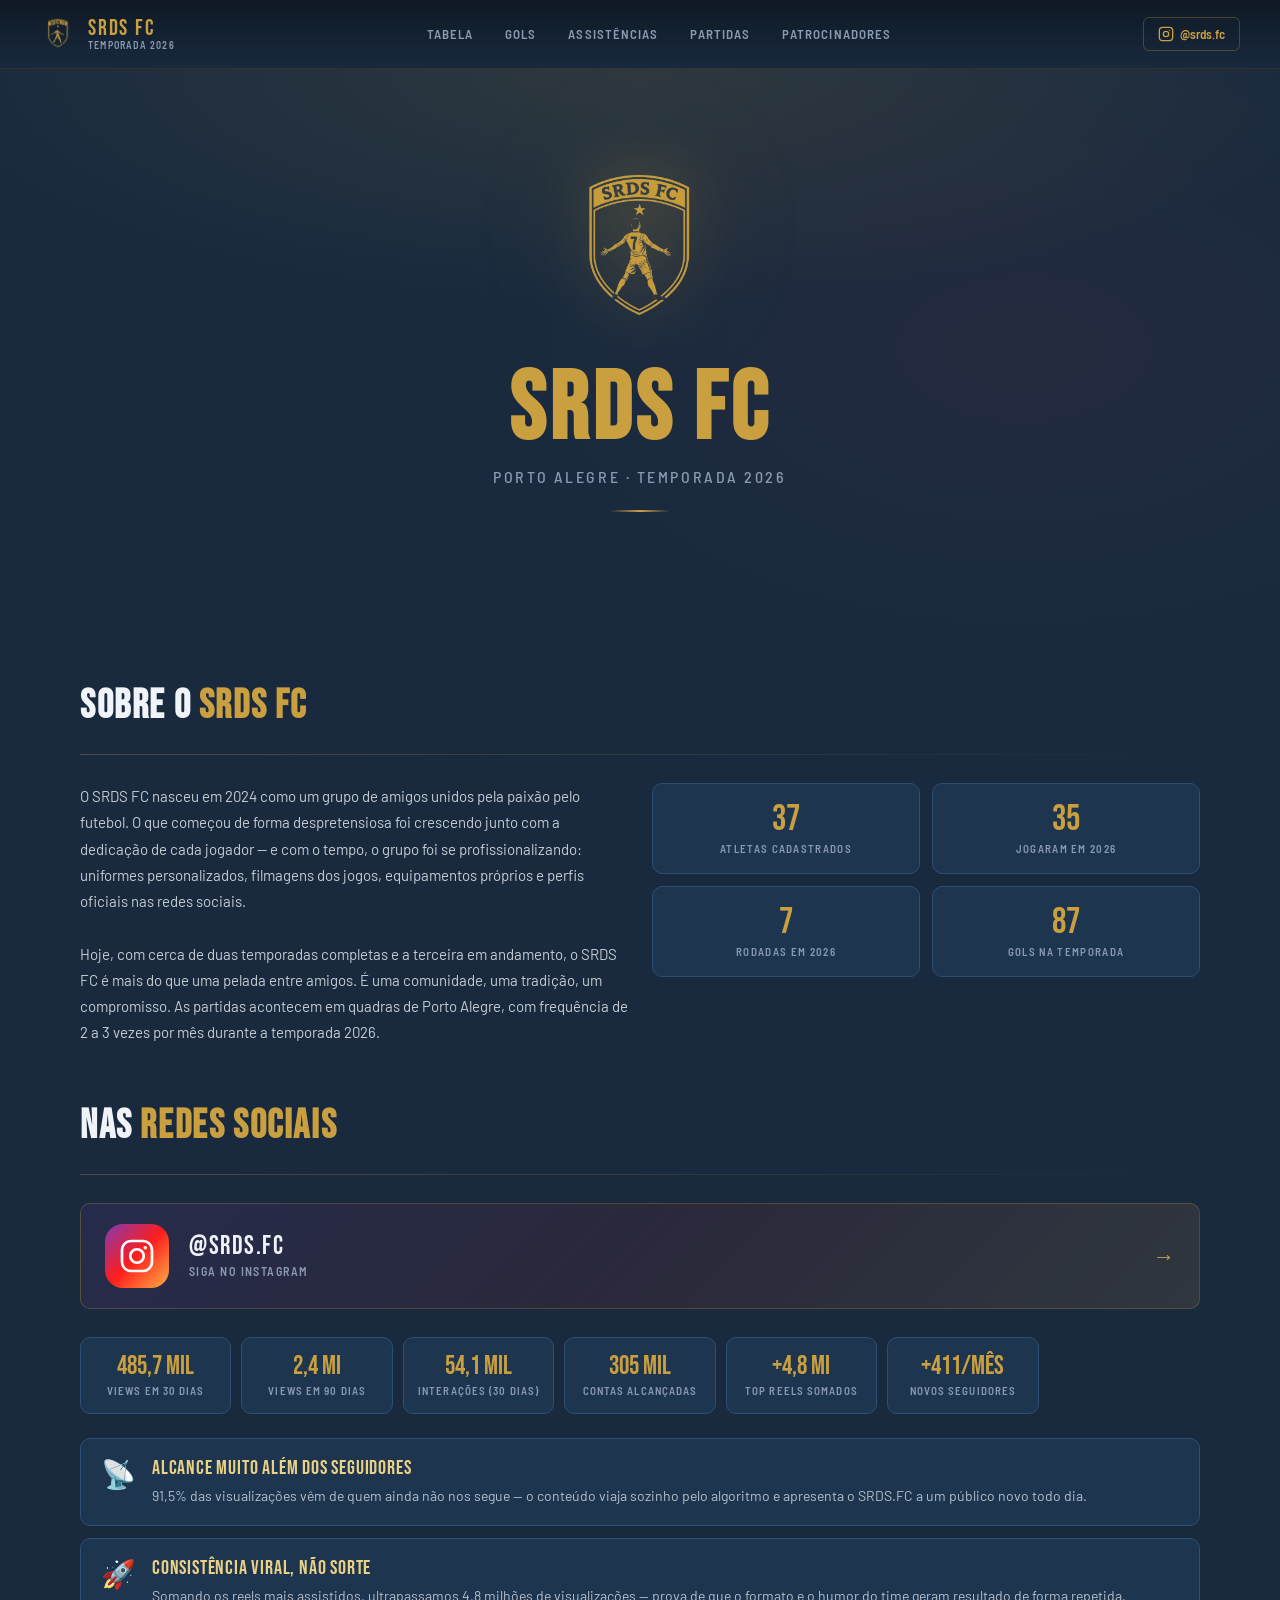
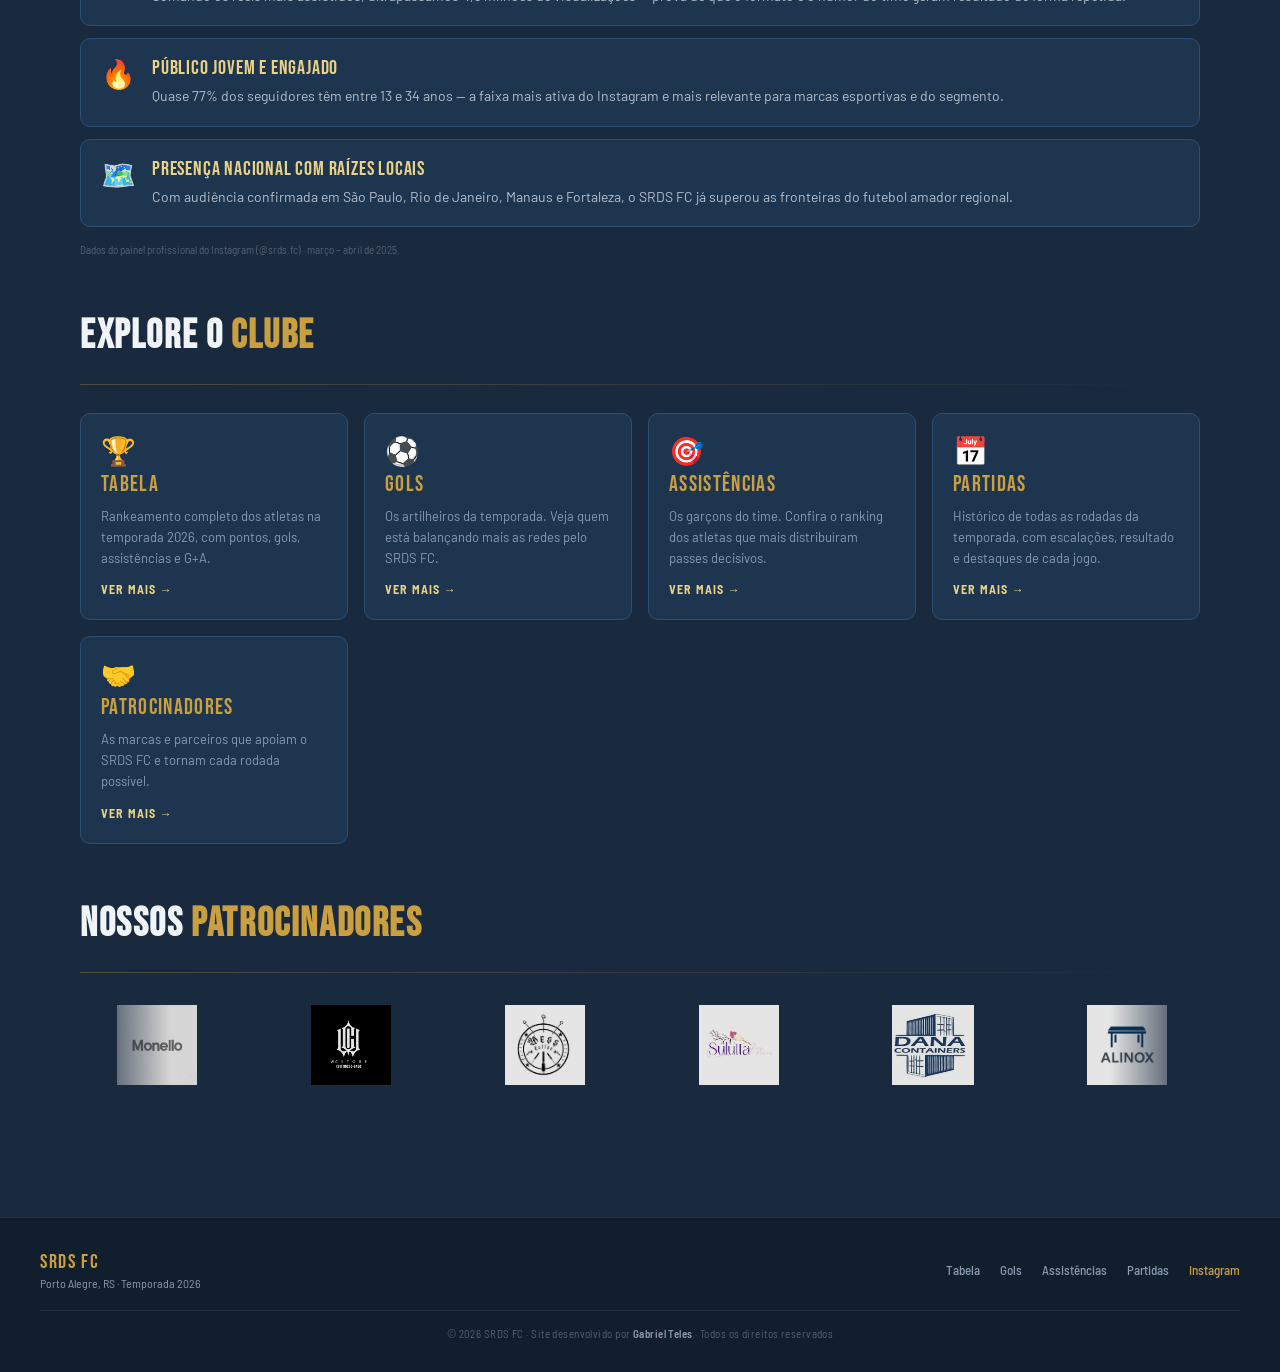
==== commit 2fe06b0d: "feature: patrocinadores.html modificado para v2, logo hero aumentado" ====
--- a/index.html
+++ b/index.html
@@ -162,6 +162,17 @@
     <div class="gold-line"></div>
     <div class="nav-cards-grid" id="navCardsGrid"></div>
   </section>
+  <!-- ── Seção: Carrossel de Patrocinadores ── -->
+  <section class="section fade-in-delay2" style="overflow:hidden; padding-bottom:48px;">
+    <div class="section-header">
+      <h2 class="section-title">Nossos <span>Patrocinadores</span></h2>
+    </div>
+    <div class="gold-line"></div>
+    <div class="sponsors-carousel-track-wrap">
+      <div class="sponsors-carousel-track" id="sponsorsCarouselTrack"></div>
+    </div>
+  </section>
+
   <footer class="site-footer"></footer>
   <script src="js/data.js"></script>
   <script src="js/components.js"></script>
@@ -191,6 +202,24 @@
       { href: 'partidas.html', icon: '📅', title: 'Partidas', desc: 'Histórico de todas as rodadas da temporada, com escalações, resultado e destaques de cada jogo.' },
       { href: 'patrocinadores.html', icon: '🤝', title: 'Patrocinadores', desc: 'As marcas e parceiros que apoiam o SRDS FC e tornam cada rodada possível.' },
     ].map(c => `<a href="${c.href}" class="nav-card"><div class="nav-card-icon">${c.icon}</div><div class="nav-card-title">${c.title}</div><div class="nav-card-desc">${c.desc}</div><div class="nav-card-btn">Ver mais →</div></a>`).join('');
+    // ── Carrossel de patrocinadores ──
+    (function() {
+      var track = document.getElementById('sponsorsCarouselTrack');
+      if (!track || !SRDS.sponsors || !SRDS.sponsors.length) return;
+      // Duplica os itens para loop contínuo
+      var logos = SRDS.sponsors.filter(function(s) { return s.logo; });
+      var allLogos = logos.concat(logos).concat(logos); // triplicado para loop suave
+      allLogos.forEach(function(s) {
+        var div = document.createElement('div');
+        div.className = 'carousel-item';
+        var img = document.createElement('img');
+        img.src = s.logo;
+        img.alt = s.name;
+        img.loading = 'lazy';
+        div.appendChild(img);
+        track.appendChild(div);
+      });
+    })();
   </script>
 </body>
 
--- a/css/style.css
+++ b/css/style.css
@@ -193,8 +193,8 @@
 }
 /* Hero logo real */
 .hero-logo-img {
-  width: clamp(100px, 20vw, 150px);
-  height: clamp(100px, 20vw, 150px);
+  width: clamp(120px, 24vw, 180px);
+  height: clamp(120px, 24vw, 180px);
   object-fit: contain;
   margin: 0 auto 24px;
   display: block;
@@ -2158,31 +2158,7 @@
 /* ============================================================
    v1.8 — LOCATION COM ENDEREÇO (partida.html)
    ============================================================ */
-.partida-location-block {
-  display: flex;
-  flex-direction: column;
-  gap: 3px;
-  align-items: flex-start;
-  padding: 8px 14px !important;
-  line-height: 1.4;
-}
-.location-venue {
-  font-family: 'Barlow Semi Condensed', sans-serif;
-  font-size: 13px;
-  font-weight: 600;
-  color: var(--branco);
-}
-.location-address {
-  font-family: 'Barlow Semi Condensed', sans-serif;
-  font-size: 11px;
-  font-weight: 400;
-  color: var(--cinza);
-  text-decoration: none;
-  margin-left: 20px;
-  transition: color var(--transition);
-  display: block;
-}
-a.location-address:hover { color: var(--ouro); text-decoration: underline; }
+/* location-block antigo (substituído pelo partida-location-row abaixo) */
 .location-maps-icon { font-size: 10px; }
 
 /* ============================================================
@@ -2342,3 +2318,723 @@
   line-height: 1.4;
 }
 
+
+/* ============================================================
+   v1.10 — CARDS DE META DA PARTIDA (data/hora como pills iguais)
+   ============================================================ */
+
+/* Linha do local — bloco abaixo dos pills, sem pill */
+.partida-location-row {
+  display: flex;
+  flex-direction: column;
+  gap: 3px;
+  margin-top: 10px;
+  padding: 8px 14px;
+  background: var(--azul-medio);
+  border: 1px solid var(--azul-borda);
+  border-radius: var(--radius);
+}
+.partida-location-row-venue {
+  font-family: 'Barlow Semi Condensed', sans-serif;
+  font-size: 13px;
+  font-weight: 700;
+  color: var(--branco);
+  letter-spacing: 0.02em;
+}
+.partida-location-row-addr {
+  font-family: 'Barlow Semi Condensed', sans-serif;
+  font-size: 12px;
+  font-weight: 500;
+  color: var(--cinza);
+  text-decoration: none;
+  padding-left: 18px;
+  transition: color var(--transition);
+  display: block;
+}
+a.partida-location-row-addr:hover { color: var(--ouro); text-decoration: underline; }
+
+/* ============================================================
+   v1.10 — FOTO / POSIÇÃO DE ATLETA AVULSO NA ESCALAÇÃO
+   ============================================================ */
+/* Avulsos usam a mesma foto padrão e aparecem na posição correta */
+.lineup-guest-tag {
+  font-family: 'Barlow Semi Condensed', sans-serif;
+  font-size: 10px;
+  font-weight: 700;
+  letter-spacing: 0.1em;
+  text-transform: uppercase;
+  background: rgba(138,154,176,0.18);
+  color: var(--cinza);
+  border: 1px solid rgba(138,154,176,0.3);
+  padding: 1px 7px;
+  border-radius: 10px;
+  margin-left: 6px;
+  vertical-align: middle;
+}
+
+/* ============================================================
+   v1.10 — FILTRO POR POSIÇÃO (rankings)
+   ============================================================ */
+.ranking-filter-bar {
+  display: flex;
+  flex-wrap: wrap;
+  gap: 8px;
+  margin-bottom: 18px;
+}
+.filter-btn {
+  font-family: 'Barlow Semi Condensed', sans-serif;
+  font-size: 12px;
+  font-weight: 700;
+  letter-spacing: 0.1em;
+  text-transform: uppercase;
+  color: var(--cinza);
+  background: var(--azul-medio);
+  border: 1px solid var(--azul-borda);
+  border-radius: 20px;
+  padding: 5px 14px;
+  cursor: pointer;
+  transition: all var(--transition);
+  white-space: nowrap;
+}
+.filter-btn:hover {
+  border-color: var(--ouro-escuro);
+  color: var(--branco);
+}
+.filter-btn.active {
+  background: var(--ouro);
+  color: var(--azul);
+  border-color: var(--ouro);
+  font-weight: 800;
+}
+
+/* ============================================================
+   v1.11 — ANIVERSÁRIO DO ATLETA (jogador.html)
+   ============================================================ */
+
+/* ── Tag de aniversário na linha de info do perfil ── */
+.profile-tag.tag-birthday {
+  background: linear-gradient(135deg, rgba(201,159,64,0.35), rgba(234,209,134,0.2));
+  border-color: rgba(201,159,64,0.8);
+  color: var(--ouro-claro);
+  font-weight: 700;
+  animation: birthday-tag-pulse 2s ease-in-out infinite;
+}
+@keyframes birthday-tag-pulse {
+  0%, 100% { box-shadow: 0 0 0 0 rgba(201,159,64,0); }
+  50%       { box-shadow: 0 0 0 6px rgba(201,159,64,0.25); }
+}
+
+/* ── Página inteira em modo aniversário ── */
+.birthday-mode {
+  background: linear-gradient(180deg,
+    rgba(30, 22, 6, 0.95) 0%,
+    #192a3e 20%,
+    #192a3e 100%);
+}
+/* Halo dourado no topo da página */
+.birthday-mode::before {
+  content: '';
+  position: fixed;
+  inset: 0;
+  background:
+    radial-gradient(ellipse 90% 35% at 50% 0%, rgba(201,159,64,0.22) 0%, transparent 65%);
+  pointer-events: none;
+  z-index: 0;
+}
+
+/* ── Banner de aniversário — fora do grid, largura total ── */
+.birthday-banner-outer {
+  margin-bottom: 28px;
+}
+.birthday-banner {
+  position: relative;
+  overflow: hidden;
+  border-radius: var(--radius);
+  border: 2px solid rgba(201,159,64,0.7);
+  background: linear-gradient(135deg,
+    rgba(201,159,64,0.22) 0%,
+    rgba(234,209,134,0.08) 40%,
+    rgba(201,159,64,0.18) 100%);
+  padding: 0;
+  animation: birthday-glow 2.5s ease-in-out infinite;
+}
+@keyframes birthday-glow {
+  0%, 100% {
+    box-shadow: 0 0 0 0 rgba(201,159,64,0),
+                0 6px 28px rgba(201,159,64,0.12);
+  }
+  50% {
+    box-shadow: 0 0 0 4px rgba(201,159,64,0.22),
+                0 8px 40px rgba(201,159,64,0.30);
+  }
+}
+
+/* Faixa de confetes no topo do banner */
+.birthday-banner-confetti {
+  display: flex;
+  justify-content: space-around;
+  align-items: center;
+  padding: 6px 20px;
+  background: rgba(201,159,64,0.12);
+  border-bottom: 1px solid rgba(201,159,64,0.2);
+  font-size: 16px;
+  letter-spacing: 0.3em;
+  animation: confetti-float 3.5s ease-in-out infinite;
+}
+@keyframes confetti-float {
+  0%, 100% { opacity: 0.65; transform: translateY(0); }
+  50%       { opacity: 1;    transform: translateY(-2px); }
+}
+
+/* Corpo do banner: emoji grande + textos centralizados */
+.birthday-banner-content {
+  display: flex;
+  align-items: center;
+  justify-content: center;
+  gap: 20px;
+  padding: 20px 28px 22px;
+}
+.birthday-banner-emoji {
+  font-size: 56px;
+  line-height: 1;
+  flex-shrink: 0;
+  filter: drop-shadow(0 2px 12px rgba(201,159,64,0.6));
+  animation: birthday-cake-bounce 1.4s ease-in-out infinite;
+}
+@keyframes birthday-cake-bounce {
+  0%, 100% { transform: scale(1) rotate(-3deg); }
+  50%       { transform: scale(1.1) rotate(3deg); }
+}
+.birthday-banner-text {
+  display: flex;
+  flex-direction: column;
+  gap: 5px;
+}
+.birthday-banner-title {
+  font-family: 'Bebas Neue', sans-serif;
+  font-size: 36px;
+  letter-spacing: 0.06em;
+  color: var(--ouro-claro);
+  line-height: 1;
+  text-shadow:
+    0 0 12px rgba(201,159,64,0.7),
+    0 0 30px rgba(201,159,64,0.35);
+}
+.birthday-banner-sub {
+  font-family: 'Barlow Semi Condensed', sans-serif;
+  font-size: 13px;
+  font-weight: 600;
+  letter-spacing: 0.1em;
+  text-transform: uppercase;
+  color: var(--cinza);
+}
+
+/* ── Halo dourado intenso ao redor do nome do jogador ── */
+.birthday-mode .profile-name {
+  text-shadow:
+    0 0 15px rgba(201,159,64,0.8),
+    0 0 35px rgba(201,159,64,0.45),
+    0 0 60px rgba(201,159,64,0.2);
+  color: var(--ouro-claro);
+}
+.birthday-mode .profile-fullname {
+  color: rgba(234,209,134,0.75);
+}
+
+/* ── Halo dourado intenso ao redor do flip card ── */
+.birthday-mode .flip-card-container {
+  filter: drop-shadow(0 0 14px rgba(201,159,64,0.55))
+          drop-shadow(0 0 30px rgba(201,159,64,0.28));
+}
+.birthday-mode .flip-card-front .flip-card-inner,
+.birthday-mode .flip-card-back .flip-card-inner {
+  border: 2px solid rgba(201,159,64,0.65);
+  border-radius: var(--radius);
+  overflow: hidden;
+}
+
+/* ── Brilho na barra do nome dentro do card ── */
+.birthday-mode .flip-card-name-bar {
+  background: linear-gradient(90deg,
+    rgba(201,159,64,0.3) 0%,
+    rgba(25,42,62,0.95) 60%);
+}
+
+/* Responsivo mobile */
+@media (max-width: 600px) {
+  .birthday-banner-title  { font-size: 26px; }
+  .birthday-banner-emoji  { font-size: 42px; }
+  .birthday-banner-content { padding: 16px 16px 18px; gap: 14px; }
+}
+
+
+/* ============================================================
+   v1.14 — CARROSSEL DE PATROCINADORES (index.html)
+   ============================================================ */
+.sponsors-carousel-track-wrap {
+  overflow: hidden;
+  width: 100%;
+  margin-top: 28px;
+  position: relative;
+  /* fade nas bordas */
+  -webkit-mask-image: linear-gradient(to right, transparent 0%, black 8%, black 92%, transparent 100%);
+  mask-image: linear-gradient(to right, transparent 0%, black 8%, black 92%, transparent 100%);
+}
+.sponsors-carousel-track {
+  display: flex;
+  gap: 40px;
+  width: max-content;
+  animation: carousel-slide 28s linear infinite;
+}
+.sponsors-carousel-track:hover { animation-play-state: paused; }
+@keyframes carousel-slide {
+  0%   { transform: translateX(0); }
+  100% { transform: translateX(-33.333%); }
+}
+.carousel-item {
+  flex-shrink: 0;
+  width: 154px;
+  height: 88px;
+  display: flex;
+  align-items: center;
+  justify-content: center;
+  /* Sem fundo nem borda — apenas a imagem */
+}
+.carousel-item img {
+  max-width: 154px;
+  max-height: 80px;
+  object-fit: contain;
+  filter: brightness(0.88) contrast(1.05) grayscale(0.15);
+  transition: filter var(--transition), transform var(--transition);
+}
+.carousel-item:hover img {
+  filter: brightness(1.1) contrast(1.1) grayscale(0);
+  transform: scale(1.05);
+}
+
+/* ============================================================
+   v1.14 — HERO DA PÁGINA DE PATROCINADORES
+   ============================================================ */
+.sponsors-hero {
+  position: relative;
+  overflow: hidden;
+  background: linear-gradient(160deg, #0f1c2b 0%, var(--azul-medio) 60%, #0f1c2b 100%);
+  border-bottom: 1px solid var(--azul-borda);
+  padding: 72px 24px 64px;
+  text-align: center;
+}
+.sponsors-hero::before {
+  content: '';
+  position: absolute;
+  inset: 0;
+  background: radial-gradient(ellipse 70% 60% at 50% 0%, rgba(201,159,64,0.13) 0%, transparent 70%);
+  pointer-events: none;
+}
+.sponsors-hero-inner { position: relative; max-width: 760px; margin: 0 auto; }
+.sponsors-hero-sup {
+  font-family: 'Barlow Semi Condensed', sans-serif;
+  font-size: 11px;
+  font-weight: 700;
+  letter-spacing: 0.2em;
+  text-transform: uppercase;
+  color: var(--ouro);
+  margin-bottom: 16px;
+}
+.sponsors-hero-title {
+  font-family: 'Bebas Neue', sans-serif;
+  font-size: clamp(40px, 8vw, 72px);
+  letter-spacing: 0.04em;
+  line-height: 1.05;
+  color: var(--branco);
+  margin-bottom: 20px;
+}
+.sponsors-hero-title span { color: var(--ouro); }
+.sponsors-hero-desc {
+  font-family: 'Barlow', sans-serif;
+  font-size: 16px;
+  color: var(--cinza);
+  line-height: 1.7;
+  max-width: 560px;
+  margin: 0 auto;
+}
+
+/* ============================================================
+   v1.14 — FORMULÁRIO "SEJA UM PATROCINADOR"
+   ============================================================ */
+.sponsor-form-wrap {
+  max-width: 820px;
+  margin: 0 auto;
+}
+.sponsor-form-grid {
+  display: grid;
+  grid-template-columns: 1fr 1fr;
+  gap: 16px;
+  margin-bottom: 20px;
+}
+@media (max-width: 600px) {
+  .sponsor-form-grid { grid-template-columns: 1fr; }
+  .form-group-span2 { grid-column: 1; }
+}
+.form-group-span2 { grid-column: 1 / -1; }
+.form-group { display: flex; flex-direction: column; gap: 6px; }
+.form-label {
+  font-family: 'Barlow Semi Condensed', sans-serif;
+  font-size: 12px;
+  font-weight: 700;
+  letter-spacing: 0.1em;
+  text-transform: uppercase;
+  color: var(--ouro-claro);
+}
+.form-required { color: var(--ouro); }
+.form-input {
+  background: var(--azul-medio);
+  border: 1px solid var(--azul-borda);
+  border-radius: var(--radius-sm);
+  padding: 11px 14px;
+  color: var(--branco);
+  font-family: 'Barlow', sans-serif;
+  font-size: 14px;
+  transition: border-color var(--transition), box-shadow var(--transition);
+  width: 100%;
+  box-sizing: border-box;
+  outline: none;
+  resize: none;
+}
+.form-input::placeholder { color: var(--cinza-escuro); }
+.form-input:focus {
+  border-color: var(--ouro);
+  box-shadow: 0 0 0 3px rgba(201,159,64,0.15);
+}
+.form-textarea { min-height: 90px; }
+.form-footer {
+  display: flex;
+  align-items: center;
+  justify-content: flex-end;
+  gap: 16px;
+  flex-wrap: wrap;
+}
+.form-error-msg {
+  font-family: 'Barlow Semi Condensed', sans-serif;
+  font-size: 13px;
+  color: #e4738a;
+}
+.form-submit-btn {
+  font-family: 'Barlow Semi Condensed', sans-serif;
+  font-size: 14px;
+  font-weight: 700;
+  letter-spacing: 0.1em;
+  text-transform: uppercase;
+  color: var(--azul);
+  background: var(--ouro);
+  border: none;
+  border-radius: 8px;
+  padding: 12px 28px;
+  cursor: pointer;
+  transition: opacity var(--transition), transform var(--transition);
+}
+.form-submit-btn:hover { opacity: 0.88; transform: translateY(-1px); }
+.form-submit-btn:active { transform: scale(0.97); }
+.form-success {
+  display: flex;
+  flex-direction: column;
+  align-items: center;
+  gap: 12px;
+  padding: 48px 24px;
+  text-align: center;
+}
+.form-success-icon { font-size: 48px; }
+.form-success-title {
+  font-family: 'Bebas Neue', sans-serif;
+  font-size: 28px;
+  letter-spacing: 0.06em;
+  color: var(--ouro-claro);
+}
+.form-success-sub {
+  font-family: 'Barlow', sans-serif;
+  font-size: 15px;
+  color: var(--cinza);
+}
+
+/* ============================================================
+   v1.14 — TIERS DE PATROCINADORES
+   ============================================================ */
+.tier-section {
+  margin-bottom: 52px;
+}
+.tier-label-wrap {
+  display: flex;
+  align-items: center;
+  gap: 12px;
+  margin-bottom: 24px;
+}
+.tier-badge {
+  font-family: 'Barlow Semi Condensed', sans-serif;
+  font-size: 11px;
+  font-weight: 700;
+  letter-spacing: 0.16em;
+  text-transform: uppercase;
+  padding: 4px 14px;
+  border-radius: 20px;
+}
+.tier-master-badge {
+  background: rgba(201,159,64,0.18);
+  color: var(--ouro-claro);
+  border: 1px solid rgba(201,159,64,0.45);
+}
+.tier-ouro-badge {
+  background: rgba(201,159,64,0.10);
+  color: var(--ouro);
+  border: 1px solid rgba(201,159,64,0.25);
+}
+.tier-prata-badge {
+  background: rgba(138,154,176,0.12);
+  color: var(--cinza);
+  border: 1px solid rgba(138,154,176,0.25);
+}
+
+/* ── MASTER ── */
+.sponsor-master-card {
+  position: relative;
+  border-radius: var(--radius);
+  border: 2px solid rgba(201,159,64,0.55);
+  background: linear-gradient(135deg, rgba(201,159,64,0.10) 0%, rgba(25,42,62,0.97) 55%);
+  overflow: hidden;
+  animation: master-glow 3s ease-in-out infinite;
+  padding: 28px 32px;
+  margin-bottom: 8px;
+}
+@keyframes master-glow {
+  0%,100% { box-shadow: 0 0 0 0 rgba(201,159,64,0), 0 8px 40px rgba(201,159,64,0.10); }
+  50%      { box-shadow: 0 0 0 4px rgba(201,159,64,0.18), 0 12px 56px rgba(201,159,64,0.22); }
+}
+.sponsor-master-glow {
+  position: absolute; inset: 0;
+  background: radial-gradient(ellipse 60% 70% at 20% 50%, rgba(201,159,64,0.09) 0%, transparent 65%);
+  pointer-events: none;
+}
+/* Layout interno: coluna esquerda + banner direita */
+.sponsor-master-inner {
+  position: relative;
+  display: grid;
+  grid-template-columns: 280px 1fr;
+  gap: 0;
+  min-height: 180px;
+}
+@media (max-width: 860px) {
+  .sponsor-master-inner { grid-template-columns: 1fr; }
+}
+
+/* Coluna esquerda */
+.sponsor-master-left {
+  display: flex;
+  flex-direction: column;
+  justify-content: center;
+  gap: 10px;
+  padding-right: 28px;
+  border-right: 1px solid rgba(201,159,64,0.18);
+}
+@media (max-width: 860px) {
+  .sponsor-master-left { border-right: none; border-bottom: 1px solid rgba(201,159,64,0.18); padding-right: 0; padding-bottom: 20px; margin-bottom: 20px; }
+}
+.sponsor-master-badge-inner {
+  font-family: 'Barlow Semi Condensed', sans-serif;
+  font-size: 10px; font-weight: 700; letter-spacing: 0.18em; text-transform: uppercase;
+  color: var(--ouro);
+}
+.sponsor-master-name {
+  font-family: 'Bebas Neue', sans-serif;
+  font-size: 34px; letter-spacing: 0.05em; color: var(--ouro-claro); line-height: 1;
+  text-shadow: 0 0 20px rgba(201,159,64,0.3);
+}
+.sponsor-master-desc {
+  font-family: 'Barlow', sans-serif;
+  font-size: 14px; color: var(--cinza); line-height: 1.55;
+}
+.sponsor-master-link {
+  font-family: 'Barlow Semi Condensed', sans-serif;
+  font-size: 13px; font-weight: 700; letter-spacing: 0.08em; text-transform: uppercase;
+  color: var(--ouro); text-decoration: none;
+  transition: color var(--transition), letter-spacing var(--transition);
+  display: inline-block;
+}
+.sponsor-master-link:hover { color: var(--ouro-claro); letter-spacing: 0.12em; }
+
+/* Ícones de redes sociais no card master */
+.sponsor-social-links {
+  display: flex;
+  gap: 8px;
+  margin-top: 4px;
+}
+.sponsor-social-btn {
+  display: inline-flex;
+  align-items: center;
+  gap: 6px;
+  font-family: 'Barlow Semi Condensed', sans-serif;
+  font-size: 11px; font-weight: 700; letter-spacing: 0.08em; text-transform: uppercase;
+  color: var(--cinza);
+  background: rgba(201,159,64,0.10);
+  border: 1px solid rgba(201,159,64,0.30);
+  border-radius: 6px;
+  padding: 6px 12px;
+  text-decoration: none;
+  transition: all var(--transition);
+  cursor: pointer;
+}
+.sponsor-social-btn:hover {
+  background: rgba(201,159,64,0.20);
+  border-color: rgba(201,159,64,0.55);
+  color: var(--ouro-claro);
+}
+.social-icon-svg {
+  width: 16px; height: 16px;
+  stroke: currentColor;
+  flex-shrink: 0;
+}
+
+/* Banner direita */
+.sponsor-master-banner {
+  display: flex;
+  align-items: center;
+  justify-content: center;
+  margin-left: 28px;
+  border-radius: calc(var(--radius) - 4px);
+  overflow: hidden;
+  background: rgba(255,255,255,0.03);
+  min-height: 160px;
+}
+.sponsor-master-banner img {
+  width: 100%;
+  height: 100%;
+  object-fit: cover;
+  object-position: center;
+}
+.sponsor-master-banner-empty {
+  border: 1px dashed rgba(201,159,64,0.20);
+}
+@media (max-width: 860px) {
+  .sponsor-master-banner { margin-left: 0; min-height: 120px; }
+}
+
+/* ── OURO — dois cards full-width lado a lado ── */
+.tier-ouro-grid {
+  display: grid;
+  grid-template-columns: 1fr 1fr;
+  gap: 20px;
+}
+@media (max-width: 640px) {
+  .tier-ouro-grid { grid-template-columns: 1fr; }
+}
+.sponsor-ouro-card {
+  border: 1px solid rgba(201,159,64,0.25);
+  padding: 28px 28px;
+  display: grid;
+  grid-template-columns: 160px 1fr;
+  gap: 24px;
+  align-items: center;
+  background: var(--azul-medio);
+  border-radius: var(--radius);
+  transition: all var(--transition);
+  text-decoration: none;
+}
+.sponsor-ouro-card:hover {
+  border-color: rgba(201,159,64,0.55);
+  transform: translateY(-2px);
+  box-shadow: 0 8px 32px rgba(201,159,64,0.10);
+}
+.sponsor-ouro-logo-wrap {
+  width: 160px;
+  height: 130px;
+  background: rgba(255,255,255,0.04);
+  border: 1px solid rgba(201,159,64,0.18);
+  border-radius: calc(var(--radius) - 2px);
+  overflow: hidden;
+  flex-shrink: 0;
+}
+.sponsor-ouro-logo-wrap img {
+  width: 100%;
+  height: 100%;
+  object-fit: cover;
+  object-position: center;
+  transition: filter var(--transition);
+}
+.sponsor-ouro-card:hover .sponsor-ouro-logo-wrap img { filter: brightness(1.08); }
+.sponsor-ouro-info {
+  display: flex;
+  flex-direction: column;
+  gap: 8px;
+}
+.sponsor-ouro-badge {
+  font-family: 'Barlow Semi Condensed', sans-serif;
+  font-size: 10px; font-weight: 700; letter-spacing: 0.16em; text-transform: uppercase;
+  color: var(--ouro);
+}
+@media (max-width: 500px) {
+  .sponsor-ouro-card { grid-template-columns: 1fr; }
+  .sponsor-ouro-logo-wrap { width: 100%; height: 90px; }
+}
+
+/* ── PRATA — três cards full-width lado a lado ── */
+.tier-prata-grid {
+  display: grid;
+  grid-template-columns: 1fr 1fr 1fr;
+  gap: 16px;
+}
+@media (max-width: 700px) {
+  .tier-prata-grid { grid-template-columns: 1fr 1fr; }
+}
+@media (max-width: 480px) {
+  .tier-prata-grid { grid-template-columns: 1fr; }
+}
+.sponsor-prata-card {
+  border: 1px solid var(--azul-borda);
+  padding: 18px 16px;
+  background: var(--azul-medio);
+  border-radius: var(--radius);
+  display: grid;
+  grid-template-columns: 88px 1fr;
+  gap: 14px;
+  align-items: center;
+  transition: all var(--transition);
+  text-decoration: none;
+}
+.sponsor-prata-card:hover {
+  border-color: rgba(138,154,176,0.45);
+  transform: translateY(-2px);
+}
+.sponsor-prata-logo-wrap {
+  width: 88px; height: 72px;
+  background: rgba(255,255,255,0.03);
+  border: 1px solid rgba(138,154,176,0.15);
+  border-radius: calc(var(--radius) - 2px);
+  overflow: hidden;
+  flex-shrink: 0;
+}
+.sponsor-prata-logo-wrap img {
+  width: 100%;
+  height: 100%;
+  object-fit: cover;
+  object-position: center;
+  filter: brightness(0.9);
+  transition: filter var(--transition);
+}
+.sponsor-prata-card:hover .sponsor-prata-logo-wrap img { filter: brightness(1.05); }
+.sponsor-prata-info {
+  display: flex; flex-direction: column; gap: 5px;
+}
+.sponsor-prata-badge {
+  font-family: 'Barlow Semi Condensed', sans-serif;
+  font-size: 9px; font-weight: 700; letter-spacing: 0.14em; text-transform: uppercase;
+  color: var(--cinza-escuro);
+}
+.sponsor-prata-name {
+  font-size: 14px !important;
+  color: var(--cinza) !important;
+}
+.sponsor-prata-link {
+  font-size: 11px !important;
+  color: var(--cinza-escuro) !important;
+}
+.sponsor-prata-link:hover { color: var(--cinza) !important; }
+
+
+
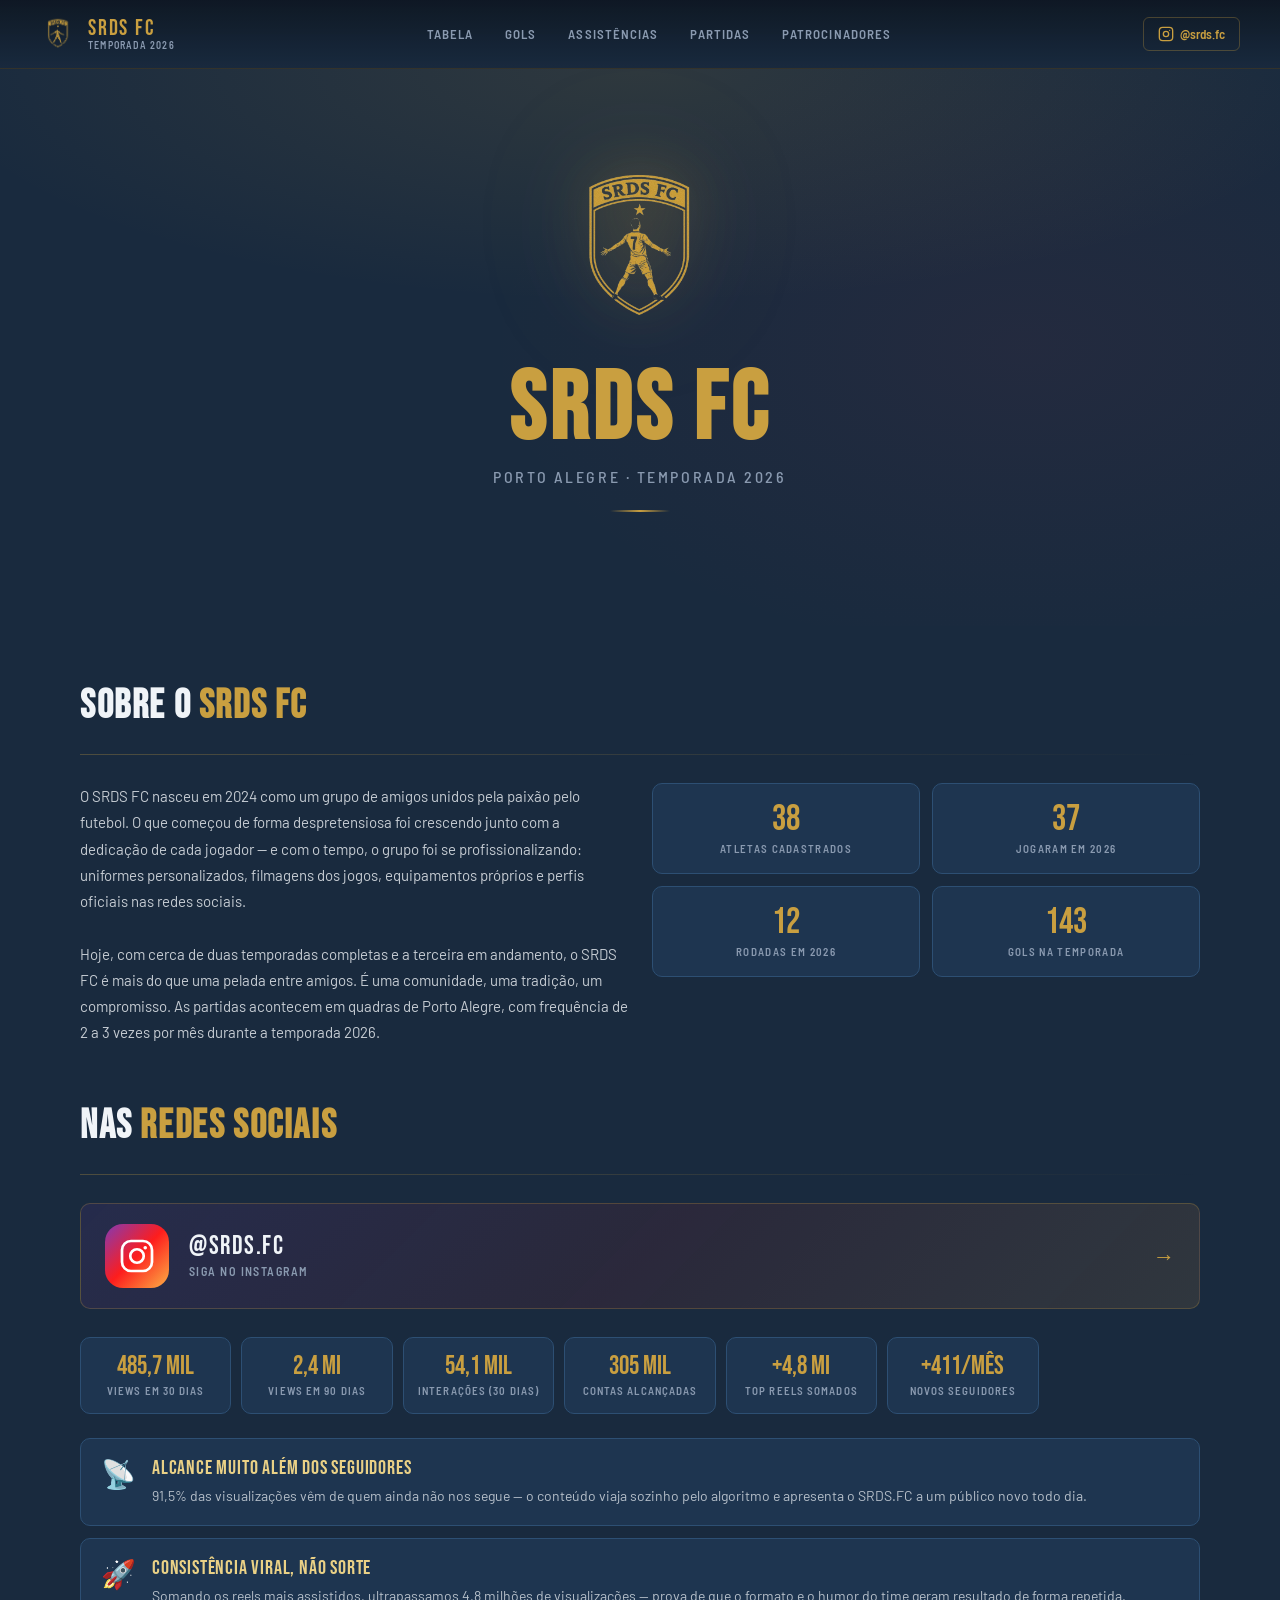
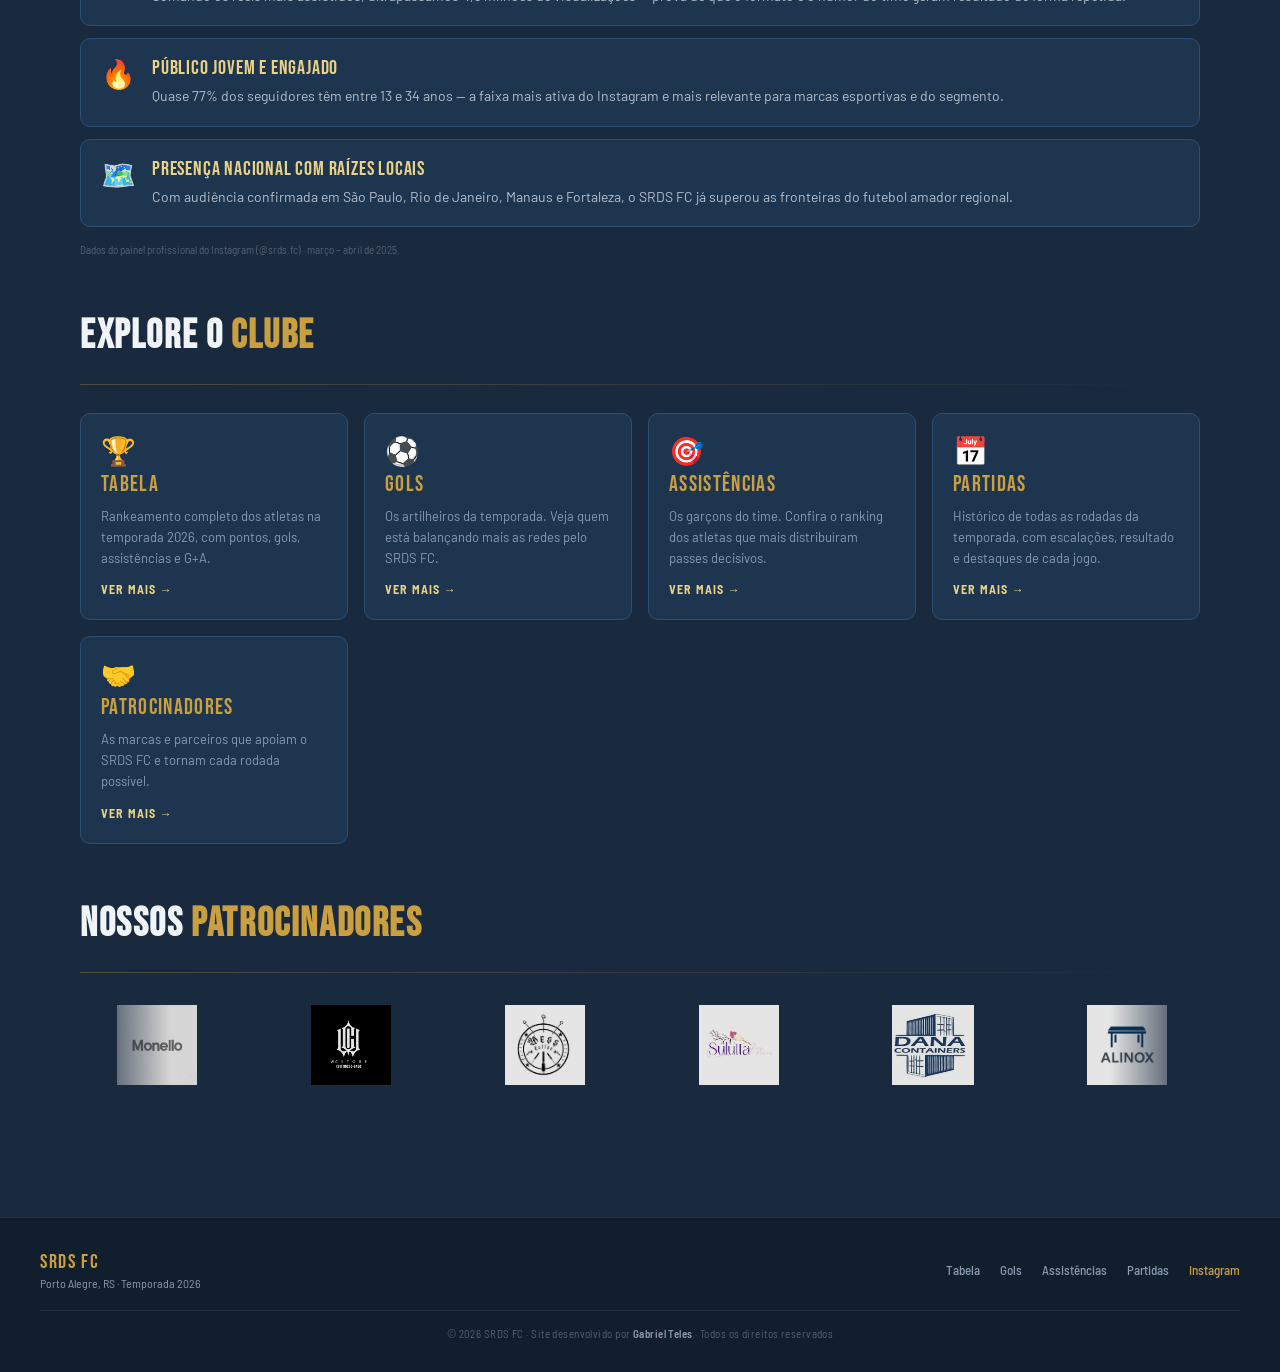
==== commit 226d9892: "new: secret page and popup birthday" ====
--- a/index.html
+++ b/index.html
@@ -220,6 +220,264 @@
         track.appendChild(div);
       });
     })();
+  </script>  <!-- ── POPUP DE ANIVERSÁRIO ── -->
+  <style>
+    /* Popup canto inferior direito */
+    #bdayPopup {
+      position: fixed;
+      bottom: 24px;
+      right: 24px;
+      z-index: 9000;
+      width: 292px;
+      background: linear-gradient(135deg, #0d1e30 60%, rgba(201,159,64,.08));
+      border: 1px solid rgba(201,159,64,.45);
+      border-radius: 14px;
+      box-shadow: 0 8px 32px rgba(0,0,0,.55), 0 0 0 1px rgba(201,159,64,.12);
+      padding: 16px;
+      display: flex;
+      flex-direction: column;
+      gap: 12px;
+      transform: translateY(120%);
+      opacity: 0;
+      transition: transform .45s cubic-bezier(.34,1.56,.64,1), opacity .35s ease;
+      pointer-events: none;
+    }
+    #bdayPopup.visible {
+      transform: translateY(0);
+      opacity: 1;
+      pointer-events: auto;
+    }
+    .bday-top {
+      display: flex;
+      align-items: center;
+      gap: 12px;
+    }
+    .bday-photo {
+      width: 56px;
+      height: 56px;
+      border-radius: 50%;
+      object-fit: cover;
+      border: 2px solid rgba(201,159,64,.6);
+      flex-shrink: 0;
+    }
+    .bday-photo-ph {
+      width: 56px;
+      height: 56px;
+      border-radius: 50%;
+      background: rgba(255,255,255,.07);
+      border: 2px solid rgba(201,159,64,.4);
+      display: flex;
+      align-items: center;
+      justify-content: center;
+      font-size: 24px;
+      flex-shrink: 0;
+    }
+    .bday-info { flex: 1; min-width: 0; }
+    .bday-label {
+      font-family: 'Barlow Semi Condensed', sans-serif;
+      font-size: 11px;
+      font-weight: 700;
+      letter-spacing: .1em;
+      text-transform: uppercase;
+      color: var(--ouro, #c99f40);
+      margin-bottom: 3px;
+    }
+    .bday-name {
+      font-family: 'Bebas Neue', sans-serif;
+      font-size: 20px;
+      letter-spacing: .05em;
+      color: #fff;
+      line-height: 1.1;
+      white-space: nowrap;
+      overflow: hidden;
+      text-overflow: ellipsis;
+    }
+    .bday-age {
+      font-family: 'Barlow Semi Condensed', sans-serif;
+      font-size: 13px;
+      color: #8a9ab0;
+      margin-top: 2px;
+    }
+    .bday-extra {
+      font-family: 'Barlow Semi Condensed', sans-serif;
+      font-size: 12px;
+      color: #8a9ab0;
+      border-top: 1px solid rgba(255,255,255,.08);
+      padding-top: 8px;
+    }
+    .bday-extra span { color: var(--ouro, #c99f40); font-weight: 700; }
+    .bday-footer {
+      display: flex;
+      align-items: center;
+      justify-content: space-between;
+      margin-top: -4px;
+    }
+    .bday-emoji { font-size: 20px; }
+    .bday-close {
+      font-family: 'Barlow Semi Condensed', sans-serif;
+      font-size: 12px;
+      color: #5a7a94;
+      cursor: pointer;
+      border: none;
+      background: transparent;
+      padding: 4px 8px;
+      border-radius: 5px;
+      transition: color .2s, background .2s;
+    }
+    .bday-close:hover { color: #fff; background: rgba(255,255,255,.07); }
+    @media (max-width: 480px) {
+      #bdayPopup { width: calc(100vw - 32px); right: 16px; bottom: 16px; }
+    }
+  </style>
+
+  <div id="bdayPopup" role="status" aria-live="polite"></div>
+
+  <!-- ── CHEAT CODE OVERLAY (SRDS2026) — apenas desktop, apenas index ── -->
+  <div id="cheatOverlay" style="
+    display:none;
+    position:fixed;
+    inset:0;
+    z-index:9999;
+    background:rgba(8,18,32,0.97);
+    align-items:center;
+    justify-content:center;
+    flex-direction:column;
+    gap:28px;
+    font-family:'Barlow Semi Condensed',sans-serif;
+  ">
+    <div id="cheatCrest" style="opacity:0;transform:scale(0.5);transition:opacity .6s ease,transform .6s cubic-bezier(.34,1.56,.64,1);">
+      <img src="img/logo/logo-srds2.png" alt="SRDS FC" style="width:90px;height:90px;object-fit:contain;filter:drop-shadow(0 0 24px #c99f40);">
+    </div>
+    <div id="cheatTitle" style="
+      opacity:0;transform:translateY(16px);
+      transition:opacity .5s ease .3s,transform .5s ease .3s;
+      font-family:'Bebas Neue',sans-serif;
+      font-size:clamp(28px,5vw,48px);
+      letter-spacing:.12em;color:#c99f40;text-align:center;
+    ">ACESSO LIBERADO</div>
+    <div id="cheatSub" style="
+      opacity:0;transform:translateY(12px);
+      transition:opacity .5s ease .55s,transform .5s ease .55s;
+      font-size:15px;color:#8a9ab0;letter-spacing:.06em;text-align:center;
+    ">Você encontrou a área restrita do SRDS FC.</div>
+    <a id="cheatBtn" href="secreto.html" style="
+      opacity:0;transform:translateY(10px);
+      transition:opacity .5s ease .8s,transform .5s ease .8s;
+      display:inline-block;margin-top:8px;padding:12px 36px;
+      background:#c99f40;color:#0a1628;
+      font-family:'Bebas Neue',sans-serif;font-size:20px;
+      letter-spacing:.1em;border-radius:8px;text-decoration:none;cursor:pointer;
+    ">ENTRAR →</a>
+    <div style="position:absolute;bottom:28px;font-size:12px;color:#2d4f71;letter-spacing:.08em;">ESC para fechar</div>
+  </div>
+
+  <script>
+    // ── POPUP DE ANIVERSÁRIO ─────────────────────────────────────────
+    (function() {
+      var hoje = SRDS.players.filter(function(p) {
+        return isAniversarioHoje(p.birthDate);
+      });
+      if (!hoje.length) return;
+
+      var popup  = document.getElementById('bdayPopup');
+      var first  = hoje[0];
+      var extras = hoje.slice(1);
+
+      var src = first.photo ? (first.photo.uni1 || null) : null;
+      var photoHtml = src
+        ? '<img src="' + src + '" class="bday-photo" alt="' + first.name + '">'
+        : '<div class="bday-photo-ph">👤</div>';
+
+      var age = calcularIdade(first.birthDate);
+      var ageText = age ? age + ' anos hoje' : 'Parabéns!';
+
+      var extraHtml = '';
+      if (extras.length === 1) {
+        extraHtml = '<div class="bday-extra">+ <span>' + extras[0].name + '</span> também faz aniversário hoje 🎉</div>';
+      } else if (extras.length > 1) {
+        extraHtml = '<div class="bday-extra">+ <span>' + extras.length + '</span> outros: ' + extras.map(function(p){return p.name;}).join(', ') + '</div>';
+      }
+
+      popup.innerHTML =
+        '<div class="bday-top">' + photoHtml +
+          '<div class="bday-info">' +
+            '<div class="bday-label">🎂 Aniversário hoje!</div>' +
+            '<div class="bday-name">' + first.name + '</div>' +
+            '<div class="bday-age">' + ageText + '</div>' +
+          '</div>' +
+        '</div>' +
+        extraHtml +
+        '<div class="bday-footer">' +
+          '<span class="bday-emoji">🎉🎊🎈</span>' +
+          '<button class="bday-close" onclick="document.getElementById(\'bdayPopup\').classList.remove(\'visible\')">Fechar ✕</button>' +
+        '</div>';
+
+      setTimeout(function() { popup.classList.add('visible'); }, 1200);
+      setTimeout(function() { popup.classList.remove('visible'); }, 13200);
+    })();
+
+    // ── CHEAT CODE: SRDS2026 ─────────────────────────────────────────
+    // Funciona APENAS em desktop (sem touch) e APENAS nesta página.
+    (function() {
+      var isMobile = ('ontouchstart' in window) || (navigator.maxTouchPoints > 0);
+      if (isMobile) return;
+
+      var CODE   = ['s','r','d','s','2','0','2','6'];
+      var buffer = [];
+      var overlay = document.getElementById('cheatOverlay');
+      var active  = false;
+
+      document.addEventListener('keydown', function(e) {
+        if (e.key === 'Escape' && overlay.style.display === 'flex') {
+          closeOverlay(); return;
+        }
+        if (active) return;
+        if (e.ctrlKey || e.altKey || e.metaKey) return;
+
+        buffer.push(e.key.toLowerCase());
+        if (buffer.length > CODE.length) buffer.shift();
+
+        if (buffer.join('') === CODE.join('')) {
+          buffer = [];
+          openOverlay();
+        }
+      });
+
+      function openOverlay() {
+        active = true;
+        overlay.style.display = 'flex';
+        requestAnimationFrame(function() {
+          requestAnimationFrame(function() {
+            document.getElementById('cheatCrest').style.opacity   = '1';
+            document.getElementById('cheatCrest').style.transform = 'scale(1)';
+            document.getElementById('cheatTitle').style.opacity   = '1';
+            document.getElementById('cheatTitle').style.transform = 'translateY(0)';
+            document.getElementById('cheatSub').style.opacity     = '1';
+            document.getElementById('cheatSub').style.transform   = 'translateY(0)';
+            document.getElementById('cheatBtn').style.opacity     = '1';
+            document.getElementById('cheatBtn').style.transform   = 'translateY(0)';
+          });
+        });
+      }
+
+      function closeOverlay() {
+        overlay.style.display = 'none';
+        document.getElementById('cheatCrest').style.opacity   = '0';
+        document.getElementById('cheatCrest').style.transform = 'scale(0.5)';
+        document.getElementById('cheatTitle').style.opacity   = '0';
+        document.getElementById('cheatTitle').style.transform = 'translateY(16px)';
+        document.getElementById('cheatSub').style.opacity     = '0';
+        document.getElementById('cheatSub').style.transform   = 'translateY(12px)';
+        document.getElementById('cheatBtn').style.opacity     = '0';
+        document.getElementById('cheatBtn').style.transform   = 'translateY(10px)';
+        active = false;
+      }
+
+      overlay.addEventListener('click', function(e) {
+        if (e.target === overlay) closeOverlay();
+      });
+    })();
+    // ────────────────────────────────────────────────────────────────
   </script>
 </body>
 
--- a/css/style.css
+++ b/css/style.css
@@ -1891,10 +1891,10 @@
 .match-teams-grid { display:none; grid-template-columns:1fr 1fr; gap:20px; }
 @media (min-width: 700px) { .match-teams-grid { display:grid; } }
 
-.match-team-col { border-radius:var(--radius); overflow:hidden; border:1px solid var(--azul-borda); }
+.match-team-col { border-radius:var(--radius); overflow:hidden; border:1px solid var(--azul-borda); display:flex; flex-direction:column; }
 
 /* Ajuste 7 — cores internas dos times */
-.match-team-body { }
+.match-team-body { flex:1; }
 .azul-body  { background: rgba(20, 38, 64, 0.85); }
 .vermelho-body { background: rgba(72, 18, 30, 0.7); }
 
@@ -3038,3 +3038,266 @@
 
 
 
+
+/* ============================================================
+   v1.15 — GRÁFICOS DE EVOLUÇÃO (jogador.html)
+   ============================================================ */
+
+.charts-section {
+  margin-top: 32px;
+  border-top: 1px solid var(--azul-borda);
+  padding-top: 28px;
+}
+
+/* Título igual ao padrão awards-title da página */
+.charts-title {
+  font-size: 24px;
+  color: var(--branco);
+  margin-bottom: 20px;
+}
+.charts-title span { color: var(--ouro); }
+
+/* Gráficos empilhados verticalmente — full width */
+.charts-grid {
+  display: flex;
+  flex-direction: column;
+  gap: 20px;
+}
+
+/* Card de cada gráfico */
+.chart-card {
+  background: var(--azul-medio);
+  border: 1px solid var(--azul-borda);
+  border-radius: var(--radius);
+  padding: 18px 18px 14px;
+  display: flex;
+  flex-direction: column;
+  gap: 12px;
+  transition: border-color var(--transition);
+}
+.chart-card:hover { border-color: var(--ouro-escuro); }
+
+.chart-card-header {
+  display: flex;
+  align-items: flex-start;
+  justify-content: space-between;
+  gap: 12px;
+  flex-wrap: wrap;
+}
+.chart-card-header-left { display: flex; flex-direction: column; gap: 3px; }
+.chart-card-title {
+  font-family: 'Barlow Semi Condensed', sans-serif;
+  font-size: 15px;
+  font-weight: 700;
+  color: var(--ouro-claro);
+  letter-spacing: 0.03em;
+}
+.chart-card-desc {
+  font-family: 'Barlow', sans-serif;
+  font-size: 12px;
+  color: var(--cinza);
+}
+
+/* Toggles de série (checkboxes visuais) */
+.chart-toggles {
+  display: flex;
+  gap: 8px;
+  flex-wrap: wrap;
+  align-items: center;
+}
+.chart-toggle-btn {
+  display: inline-flex;
+  align-items: center;
+  gap: 6px;
+  font-family: 'Barlow Semi Condensed', sans-serif;
+  font-size: 11px;
+  font-weight: 700;
+  letter-spacing: 0.06em;
+  text-transform: uppercase;
+  padding: 5px 11px;
+  border-radius: 20px;
+  border: 1.5px solid;
+  cursor: pointer;
+  transition: all var(--transition);
+  user-select: none;
+  background: transparent;
+}
+.chart-toggle-btn.active {
+  /* cor de fundo aplicada via JS inline */
+}
+.chart-toggle-btn.inactive {
+  opacity: 0.38;
+  filter: grayscale(0.6);
+}
+.chart-toggle-dot {
+  width: 8px;
+  height: 8px;
+  border-radius: 50%;
+  flex-shrink: 0;
+}
+
+/* Container do canvas — altura maior para acomodar 24 rodadas */
+.chart-wrap {
+  width: 100%;
+  height: 240px;
+  position: relative;
+}
+.chart-wrap canvas {
+  width: 100% !important;
+  height: 100% !important;
+  border-radius: 6px;
+  display: block;
+}
+
+/* Legenda com círculos de presença */
+.chart-legend-full {
+  display: flex;
+  gap: 20px;
+  flex-wrap: wrap;
+  align-items: center;
+  border-top: 1px solid rgba(45,79,115,0.4);
+  padding-top: 10px;
+}
+.chart-legend-item {
+  display: flex;
+  align-items: center;
+  gap: 6px;
+  font-family: 'Barlow Semi Condensed', sans-serif;
+  font-size: 11px;
+  font-weight: 600;
+  color: var(--cinza);
+  letter-spacing: 0.04em;
+}
+.chart-legend-dot {
+  width: 10px;
+  height: 10px;
+  border-radius: 50%;
+  flex-shrink: 0;
+}
+
+/* Nota de rodapé do gráfico */
+.chart-note {
+  font-family: 'Barlow', sans-serif;
+  font-size: 11px;
+  color: var(--cinza-escuro);
+  font-style: italic;
+  line-height: 1.4;
+  margin: 0;
+}
+
+/* Mobile: reduz altura do canvas */
+@media (max-width: 480px) {
+  .chart-wrap { height: 200px; }
+  .chart-card-header { flex-direction: column; }
+  .chart-toggles { gap: 6px; }
+  .chart-toggle-btn { font-size: 10px; padding: 4px 9px; }
+}
+
+
+/* ── Indicadores de movimento de posição (▲ subiu / ▼ desceu / — manteve) ── */
+.rank-movement {
+  display: inline-flex;
+  align-items: center;
+  font-family: 'Barlow Semi Condensed', sans-serif;
+  font-size: 11px;
+  font-weight: 700;
+  letter-spacing: 0.02em;
+  padding: 1px 5px;
+  border-radius: 4px;
+  margin-left: 6px;
+  vertical-align: middle;
+  line-height: 1.4;
+  flex-shrink: 0;
+}
+.rank-up   { color: #22c55e; background: rgba(34,197,94,0.12); }
+.rank-down { color: #ef4444; background: rgba(239,68,68,0.12); }
+.rank-same { color: var(--cinza); background: rgba(160,160,160,0.12); font-size: 13px; padding: 0 5px; }
+
+/* ── Cruz médica de lesão na legenda do gráfico ── */
+.chart-legend-injury-cross {
+  display: inline-flex;
+  align-items: center;
+  justify-content: center;
+  width: 13px;
+  height: 13px;
+  border-radius: 50%;
+  border: 1.5px solid #e4738a;
+  background: #ffffff;
+  font-size: 11px;
+  font-weight: 900;
+  line-height: 1;
+  color: #e4738a;
+  flex-shrink: 0;
+}
+
+/* ═══════════════════════════════════════════════════════════════════
+   GRÁFICO RADAR DE ATRIBUTOS
+   Desktop: 3ª coluna do profile-hero (ao lado da foto e info)
+   Mobile : entre foto e info, via CSS order
+   ═══════════════════════════════════════════════════════════════════ */
+
+/* Desktop: profile-hero vira 3 colunas quando há radar */
+.profile-hero.has-radar {
+  grid-template-columns: auto 1fr auto;
+  align-items: center;
+  gap: 28px;
+}
+
+/* Wrapper da 3ª coluna — alinha o card ao centro verticalmente */
+.profile-hero-radar {
+  display: flex;
+  align-items: center;
+  justify-content: center;
+}
+
+/* Card container — mesmo padrão dos chart-card / profile-stat-card */
+.radar-hero-card {
+  background: var(--azul-medio);
+  border: 1px solid var(--azul-borda);
+  border-radius: var(--radius);
+  padding: 8px 8px 7px;
+  display: flex;
+  flex-direction: column;
+  align-items: center;
+  gap: 6px;
+  transition: border-color var(--transition);
+}
+.radar-hero-card:hover { border-color: var(--ouro-escuro); }
+
+/* Título "ATRIBUTOS" */
+.radar-hero-title {
+  font-family: 'Barlow Semi Condensed', sans-serif;
+  font-size: 20px;
+  font-weight: 700;
+  letter-spacing: 0.08em;
+  text-transform: uppercase;
+  color: var(--ouro);
+  text-align: center;
+  width: 100%;
+  margin-bottom: 2px;
+}
+
+/* Canvas do radar */
+#radarCanvas {
+  display: block;
+}
+
+/* Seção standalone — mantida oculta (não usada) */
+.radar-section { display: none; }
+
+/* Mobile: empilha tudo em coluna única, radar entre foto e info */
+@media (max-width: 640px) {
+  .profile-hero.has-radar {
+    grid-template-columns: 1fr;
+  }
+  .profile-hero.has-radar > div:first-child { order: 1; }
+  .profile-hero-radar                       { order: 2; }
+  .profile-hero.has-radar .profile-info     { order: 3; }
+
+  .radar-hero-card {
+    padding: 10px 10px 8px;
+  }
+  .radar-hero-title {
+    font-size: 15px;
+  }
+}
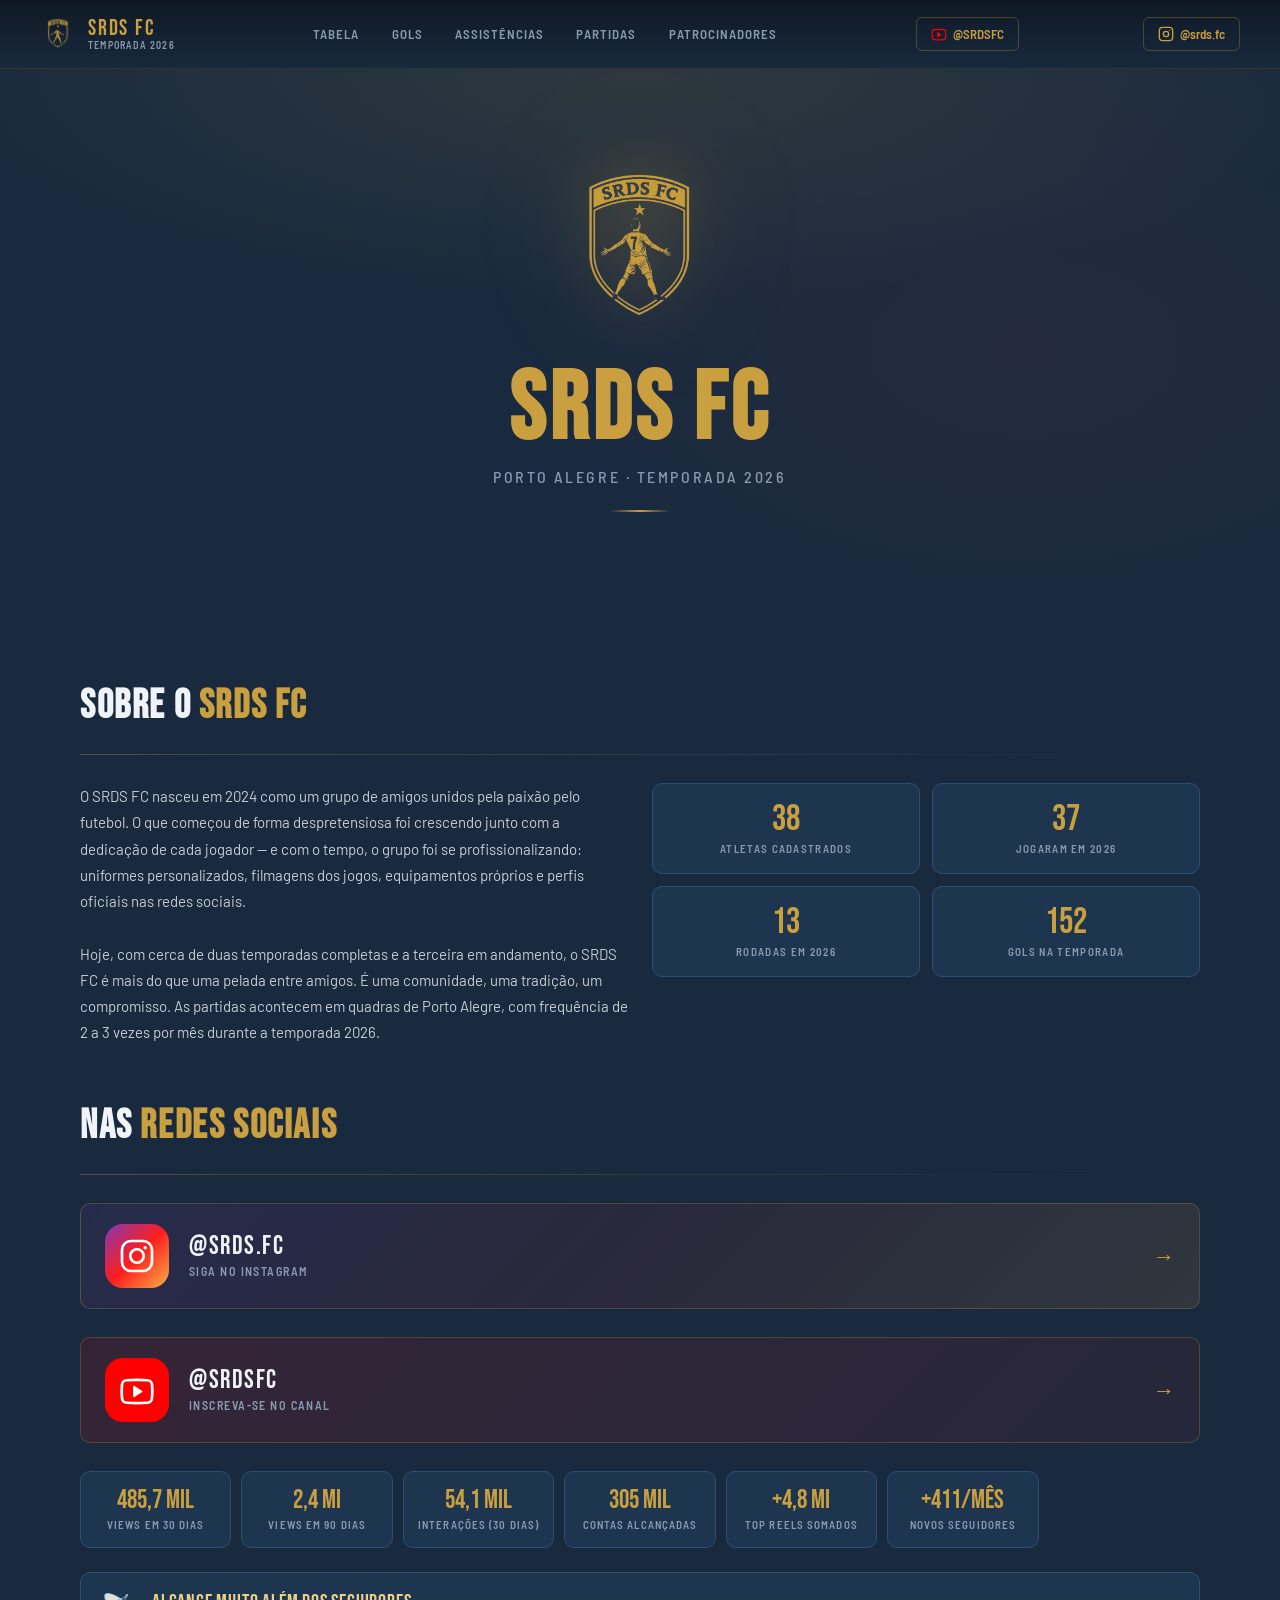
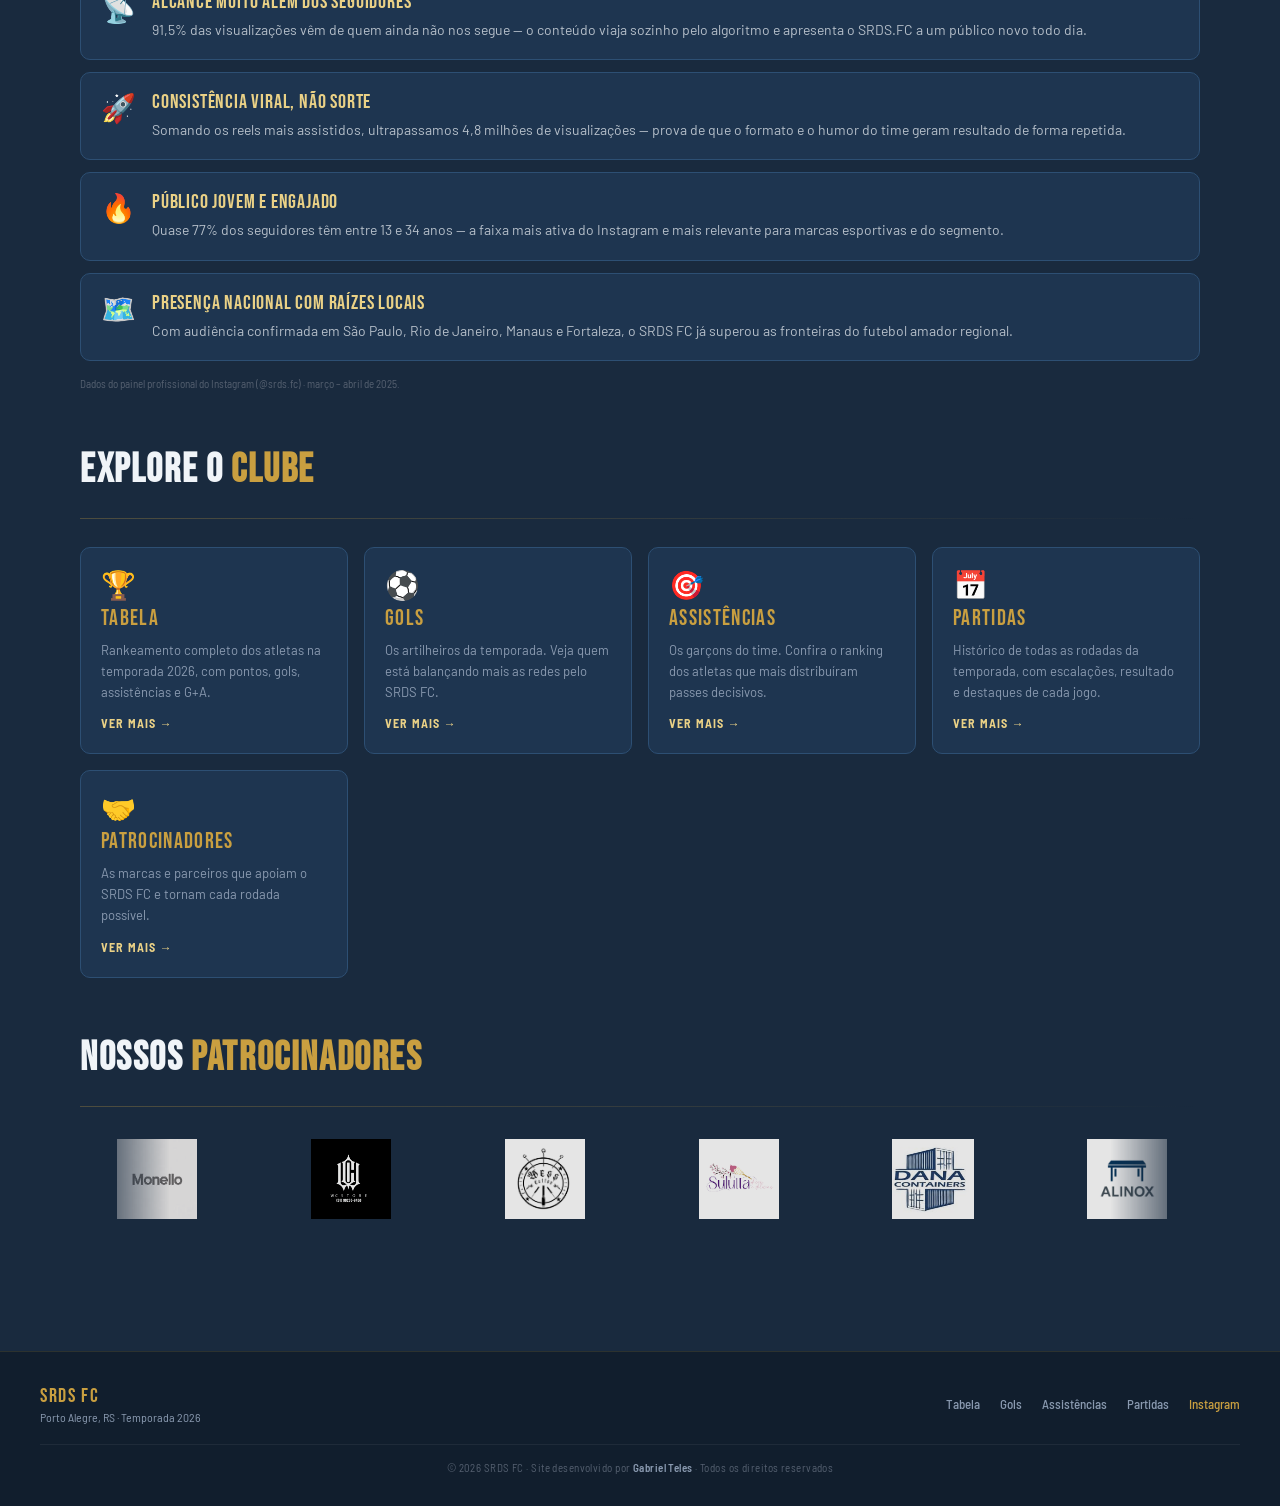
==== commit 0019c7cc: "update logo yt" ====
--- a/index.html
+++ b/index.html
@@ -92,6 +92,19 @@
         <span class="insta-cta-label">Siga no Instagram</span>
       </div>
       <div class="insta-cta-arrow">→</div>
+    </a>
+    <a href="https://www.youtube.com/@SRDSFC" target="_blank" rel="noopener" class="youtube-cta">
+      <div class="youtube-cta-icon">
+        <svg viewBox="0 0 24 24" fill="none" xmlns="http://www.w3.org/2000/svg">
+          <path d="M22 8.6c0-1.7-1.3-3-3-3.1C16.7 5.3 14.4 5.2 12 5.2s-4.7.1-7 .3c-1.7.1-3 1.4-3 3.1C1.9 10.1 1.8 11.6 1.8 13s.1 2.9.2 4.4c0 1.7 1.3 3 3 3.1 2.3.2 4.6.3 7 .3s4.7-.1 7-.3c1.7-.1 3-1.4 3-3.1.1-1.5.2-3 .2-4.4s-.1-2.9-.2-4.4z" stroke="currentColor" stroke-width="1.8" stroke-linejoin="round" />
+          <path d="M10 9.8l5 3.2-5 3.2V9.8z" fill="currentColor" stroke="currentColor" stroke-width="1.2" stroke-linejoin="round" />
+        </svg>
+      </div>
+      <div class="youtube-cta-text">
+        <span class="youtube-cta-handle">@SRDSFC</span>
+        <span class="youtube-cta-label">Inscreva-se no canal</span>
+      </div>
+      <div class="youtube-cta-arrow">→</div>
     </a>
     <div class="social-kpi-grid">
       <div class="social-kpi">
--- a/css/style.css
+++ b/css/style.css
@@ -120,23 +120,42 @@
   background: rgba(201,159,64,0.08);
 }
 
-/* Instagram */
-.nav-instagram {
+/* Instagram e YouTube — mesmo tamanho/padding, cores da respectiva marca */
+.nav-instagram,
+.nav-youtube {
   display: flex;
   align-items: center;
   gap: 6px;
   font-family: 'Barlow Semi Condensed', sans-serif;
   font-size: 13px;
   font-weight: 600;
-  color: var(--ouro);
   padding: 8px 14px;
-  border: 1px solid rgba(201,159,64,0.3);
   border-radius: var(--radius-sm);
   transition: all var(--transition);
   flex-shrink: 0;
+  white-space: nowrap;
+}
+
+.nav-instagram {
+  color: var(--ouro);
+  border: 1px solid rgba(201,159,64,0.3);
 }
 .nav-instagram:hover { background: rgba(201,159,64,0.1); border-color: var(--ouro); }
 .nav-instagram svg { width: 16px; height: 16px; }
+
+.nav-youtube {
+  color: var(--ouro);
+  border: 1px solid rgba(201,159,64,0.3);
+}
+.nav-youtube:hover { background: rgba(201,159,64,0.1); border-color: var(--ouro); }
+.nav-youtube svg { width: 16px; height: 16px; color: #ff0000; }
+
+/* No drawer mobile — mesmo padrão visual entre os dois botões */
+.nav-drawer .nav-instagram,
+.nav-drawer .nav-youtube {
+  margin-top: 8px;
+  justify-content: center;
+}
 
 /* Hamburger */
 .hamburger {
@@ -171,7 +190,6 @@
 }
 .nav-drawer.open { display: flex; }
 .nav-drawer .nav-link { padding: 12px 16px; font-size: 15px; }
-.nav-drawer .nav-instagram { margin-top: 8px; justify-content: center; }
 
 /* ────────────────────────────────────────────────────────────
    HERO
@@ -1140,7 +1158,7 @@
    ──────────────────────────────────────────────────────────── */
 @media (max-width: 768px) {
   .hamburger { display: flex; }
-  .nav-links, .nav-instagram { display: none; }
+  .nav-links, .nav-instagram, .nav-youtube { display: none; }
 
   .standings-table thead th:nth-child(4),
   .standings-table thead th:nth-child(5) { display: none; }
@@ -1255,6 +1273,75 @@
 }
 .insta-cta:hover .insta-cta-arrow { transform: translateX(4px); }
 
+/* YouTube — mesmo padrão visual do Instagram, com cores da marca */
+.youtube-cta {
+  display: flex;
+  align-items: center;
+  gap: 20px;
+  background: linear-gradient(135deg, rgba(255,0,0,0.12) 0%, rgba(255,0,0,0.06) 100%);
+  border: 1px solid rgba(201,159,64,0.25);
+  border-radius: var(--radius);
+  padding: 20px 24px;
+  margin-bottom: 28px;
+  transition: all var(--transition);
+  text-decoration: none;
+  position: relative;
+  overflow: hidden;
+}
+.youtube-cta::before {
+  content: '';
+  position: absolute;
+  inset: 0;
+  background: linear-gradient(135deg, rgba(255,0,0,0.08) 0%, rgba(255,0,0,0.02) 100%);
+  opacity: 0;
+  transition: opacity var(--transition);
+}
+.youtube-cta:hover { border-color: rgba(201,159,64,0.5); transform: translateY(-2px); }
+.youtube-cta:hover::before { opacity: 1; }
+
+.youtube-cta-icon {
+  width: 64px;
+  height: 64px;
+  flex-shrink: 0;
+  display: flex;
+  align-items: center;
+  justify-content: center;
+  background: #ff0000;
+  border-radius: 18px;
+  padding: 14px;
+  color: #fff;
+}
+.youtube-cta-icon svg { width: 100%; height: 100%; }
+
+.youtube-cta-text {
+  display: flex;
+  flex-direction: column;
+  gap: 4px;
+  flex: 1;
+}
+.youtube-cta-handle {
+  font-family: 'Bebas Neue', sans-serif;
+  font-size: 26px;
+  letter-spacing: 0.06em;
+  color: var(--branco);
+  line-height: 1;
+}
+.youtube-cta-label {
+  font-family: 'Barlow Semi Condensed', sans-serif;
+  font-size: 12px;
+  font-weight: 600;
+  letter-spacing: 0.12em;
+  text-transform: uppercase;
+  color: var(--cinza);
+}
+.youtube-cta-arrow {
+  font-size: 22px;
+  color: var(--ouro);
+  flex-shrink: 0;
+  transition: transform var(--transition);
+}
+.youtube-cta:hover .youtube-cta-arrow { transform: translateX(4px); }
+
 /* KPIs Sociais */
 .social-kpi-grid {
   display: grid;
@@ -1760,6 +1847,32 @@
 .insta-cta-label { font-family:'Barlow Semi Condensed',sans-serif; font-size:12px; font-weight:600; letter-spacing:0.12em; text-transform:uppercase; color:var(--cinza); }
 .insta-cta-arrow { font-size:22px; color:var(--ouro); flex-shrink:0; transition:transform var(--transition); }
 .insta-cta:hover .insta-cta-arrow { transform:translateX(4px); }
+
+.youtube-cta {
+  display: flex; align-items: center; gap: 20px;
+  background: linear-gradient(135deg, rgba(255,0,0,0.12) 0%, rgba(255,0,0,0.06) 100%);
+  border: 1px solid rgba(201,159,64,0.25); border-radius: var(--radius);
+  padding: 20px 24px; margin-bottom: 28px;
+  transition: all var(--transition); text-decoration: none; position: relative; overflow: hidden;
+}
+.youtube-cta::before {
+  content:''; position:absolute; inset:0;
+  background: linear-gradient(135deg,rgba(255,0,0,0.08) 0%,rgba(255,0,0,0.02) 100%);
+  opacity:0; transition:opacity var(--transition);
+}
+.youtube-cta:hover { border-color:rgba(201,159,64,0.5); transform:translateY(-2px); }
+.youtube-cta:hover::before { opacity:1; }
+.youtube-cta-icon {
+  width:64px; height:64px; flex-shrink:0; display:flex; align-items:center; justify-content:center;
+  background: #ff0000;
+  border-radius:18px; padding:14px; color:#fff;
+}
+.youtube-cta-icon svg { width:100%; height:100%; }
+.youtube-cta-text { display:flex; flex-direction:column; gap:4px; flex:1; }
+.youtube-cta-handle { font-family:'Bebas Neue',sans-serif; font-size:26px; letter-spacing:0.06em; color:var(--branco); line-height:1; }
+.youtube-cta-label { font-family:'Barlow Semi Condensed',sans-serif; font-size:12px; font-weight:600; letter-spacing:0.12em; text-transform:uppercase; color:var(--cinza); }
+.youtube-cta-arrow { font-size:22px; color:var(--ouro); flex-shrink:0; transition:transform var(--transition); }
+.youtube-cta:hover .youtube-cta-arrow { transform:translateX(4px); }
 
 .social-kpi-grid { display:grid; grid-template-columns:repeat(auto-fill,minmax(140px,1fr)); gap:10px; margin-bottom:24px; }
 .social-kpi { background:var(--azul-medio); border:1px solid var(--azul-borda); border-radius:var(--radius); padding:16px 14px; text-align:center; transition:border-color var(--transition); }
@@ -3301,3 +3414,267 @@
     font-size: 15px;
   }
 }
+
+/* ═══════════════════════════════════════════════════════════
+   SEÇÃO DE ENTREVISTAS PÓS-JOGO — partida.html
+═══════════════════════════════════════════════════════════ */
+
+.interviews-section {
+  margin-top: 36px;
+}
+
+/* Grade: dois vídeos lado a lado no desktop, empilhados no mobile.
+   Quando há só 1 card (entrevista OU highlight), ele ocupa a largura toda. */
+.interviews-grid {
+  display: grid;
+  grid-template-columns: 1fr 1fr;
+  gap: 20px;
+  margin-top: 20px;
+}
+.interviews-grid:has(.interview-card:only-child),
+.interviews-grid.single {
+  grid-template-columns: 1fr;
+}
+@media (max-width: 700px) {
+  .interviews-grid { grid-template-columns: 1fr; }
+}
+
+/* Card individual */
+.interview-card {
+  background: var(--azul-medio);
+  border: 1px solid var(--azul-borda);
+  border-radius: var(--radius);
+  overflow: hidden;
+  transition: border-color var(--transition);
+}
+.interview-card:hover { border-color: var(--ouro-escuro); }
+
+/* Cabeçalho do card com info do atleta */
+.interview-card-head {
+  display: flex;
+  align-items: center;
+  gap: 14px;
+  padding: 14px 16px;
+  border-bottom: 1px solid var(--azul-borda);
+}
+.interview-card-head.azul {
+  background: linear-gradient(135deg, rgba(20,60,120,.35) 0%, transparent 70%);
+  border-bottom-color: rgba(30,90,180,.3);
+}
+.interview-card-head.vermelho {
+  background: linear-gradient(135deg, rgba(120,20,20,.35) 0%, transparent 70%);
+  border-bottom-color: rgba(180,30,30,.3);
+}
+
+/* Foto do atleta */
+.interview-player-photo {
+  width: 48px;
+  height: 48px;
+  border-radius: 50%;
+  object-fit: cover;
+  border: 2px solid var(--azul-borda);
+  flex-shrink: 0;
+}
+.interview-player-photo-ph {
+  width: 48px;
+  height: 48px;
+  border-radius: 50%;
+  background: rgba(255,255,255,.08);
+  border: 2px solid var(--azul-borda);
+  display: flex;
+  align-items: center;
+  justify-content: center;
+  font-family: 'Bebas Neue', sans-serif;
+  font-size: 20px;
+  color: var(--cinza);
+  flex-shrink: 0;
+}
+
+.interview-card-info { flex: 1; min-width: 0; }
+
+/* Badge do time */
+.interview-team-badge {
+  display: inline-block;
+  font-family: 'Barlow Semi Condensed', sans-serif;
+  font-size: 11px;
+  font-weight: 700;
+  letter-spacing: .08em;
+  text-transform: uppercase;
+  padding: 2px 8px;
+  border-radius: 4px;
+  margin-bottom: 4px;
+}
+.interview-team-badge.azul {
+  color: #7eb3e8;
+  background: rgba(30,90,180,.2);
+  border: 1px solid rgba(30,90,180,.35);
+}
+.interview-team-badge.vermelho {
+  color: #e4738a;
+  background: rgba(180,30,30,.2);
+  border: 1px solid rgba(180,30,30,.35);
+}
+
+.interview-player-name {
+  font-family: 'Bebas Neue', sans-serif;
+  font-size: 17px;
+  letter-spacing: .05em;
+  color: var(--branco);
+  white-space: nowrap;
+  overflow: hidden;
+  text-overflow: ellipsis;
+}
+.interview-label {
+  font-family: 'Barlow Semi Condensed', sans-serif;
+  font-size: 11px;
+  color: var(--cinza);
+  margin-top: 1px;
+}
+
+/* Wrapper do iframe — aspect ratio 16:9 */
+.interview-video-wrap {
+  position: relative;
+  width: 100%;
+  padding-bottom: 56.25%;
+  background: #000;
+}
+.interview-video-wrap iframe {
+  position: absolute;
+  inset: 0;
+  width: 100%;
+  height: 100%;
+  border: none;
+}
+
+/* ── Cabeçalho com 2 entrevistados no mesmo vídeo ── */
+.interview-card-head.multi {
+  display: flex;
+  align-items: center;
+  gap: 18px;
+  flex-wrap: wrap;
+  background: linear-gradient(90deg, rgba(20,60,120,.28) 0%, rgba(120,20,20,.28) 100%);
+}
+.interview-person {
+  display: flex;
+  align-items: center;
+  gap: 10px;
+  flex: 1;
+  min-width: 140px;
+}
+
+/* ── Cabeçalho do card de Highlights ── */
+.interview-card-head.highlight-head {
+  background: linear-gradient(135deg, rgba(201,159,64,.22) 0%, transparent 75%);
+  border-bottom-color: rgba(201,159,64,.3);
+}
+.interview-label-big {
+  font-family: 'Bebas Neue', sans-serif;
+  font-size: 18px;
+  letter-spacing: .04em;
+  color: var(--ouro);
+  line-height: 1.2;
+}
+
+/* ── Botão de fallback "Ampliar / Abrir vídeo" ── */
+.interview-fallback-btn {
+  position: absolute;
+  bottom: 10px;
+  right: 10px;
+  z-index: 5;
+  font-family: 'Barlow Semi Condensed', sans-serif;
+  font-size: 11px;
+  font-weight: 700;
+  letter-spacing: .04em;
+  color: var(--branco);
+  background: rgba(10,20,35,.75);
+  border: 1px solid rgba(201,159,64,.4);
+  border-radius: 6px;
+  padding: 6px 10px;
+  cursor: pointer;
+  transition: background .2s, border-color .2s;
+  backdrop-filter: blur(4px);
+}
+.interview-fallback-btn:hover {
+  background: rgba(201,159,64,.25);
+  border-color: var(--ouro);
+}
+
+/* ═══════════════════════════════════════════════════════════
+   MODAL DE VÍDEO — fallback de Erro 153 / visualização ampliada
+═══════════════════════════════════════════════════════════ */
+.video-modal-overlay {
+  position: fixed;
+  inset: 0;
+  z-index: 9500;
+  background: rgba(5,10,18,.92);
+  display: none;
+  align-items: center;
+  justify-content: center;
+  padding: 24px;
+  backdrop-filter: blur(4px);
+}
+.video-modal-overlay.open {
+  display: flex;
+}
+.video-modal-box {
+  background: var(--azul-medio);
+  border: 1px solid var(--azul-borda);
+  border-radius: var(--radius);
+  width: 100%;
+  max-width: 860px;
+  overflow: hidden;
+  box-shadow: 0 20px 60px rgba(0,0,0,.5);
+}
+.video-modal-head {
+  display: flex;
+  align-items: center;
+  justify-content: space-between;
+  padding: 14px 18px;
+  border-bottom: 1px solid var(--azul-borda);
+}
+.video-modal-title {
+  font-family: 'Bebas Neue', sans-serif;
+  font-size: 18px;
+  letter-spacing: .04em;
+  color: var(--branco);
+}
+.video-modal-close {
+  background: transparent;
+  border: none;
+  color: var(--cinza);
+  font-size: 16px;
+  cursor: pointer;
+  padding: 4px 8px;
+  border-radius: 5px;
+  transition: color .2s, background .2s;
+}
+.video-modal-close:hover {
+  color: var(--branco);
+  background: rgba(255,255,255,.08);
+}
+.video-modal-body {
+  position: relative;
+  width: 100%;
+  padding-bottom: 56.25%;
+  background: #000;
+}
+.video-modal-body iframe {
+  position: absolute;
+  inset: 0;
+  width: 100%;
+  height: 100%;
+  border: none;
+}
+.video-modal-footer {
+  padding: 12px 18px;
+  border-top: 1px solid var(--azul-borda);
+  text-align: center;
+}
+.video-modal-yt-link {
+  font-family: 'Barlow Semi Condensed', sans-serif;
+  font-size: 13px;
+  font-weight: 700;
+  color: var(--ouro);
+  text-decoration: none;
+}
+.video-modal-yt-link:hover { text-decoration: underline; }
